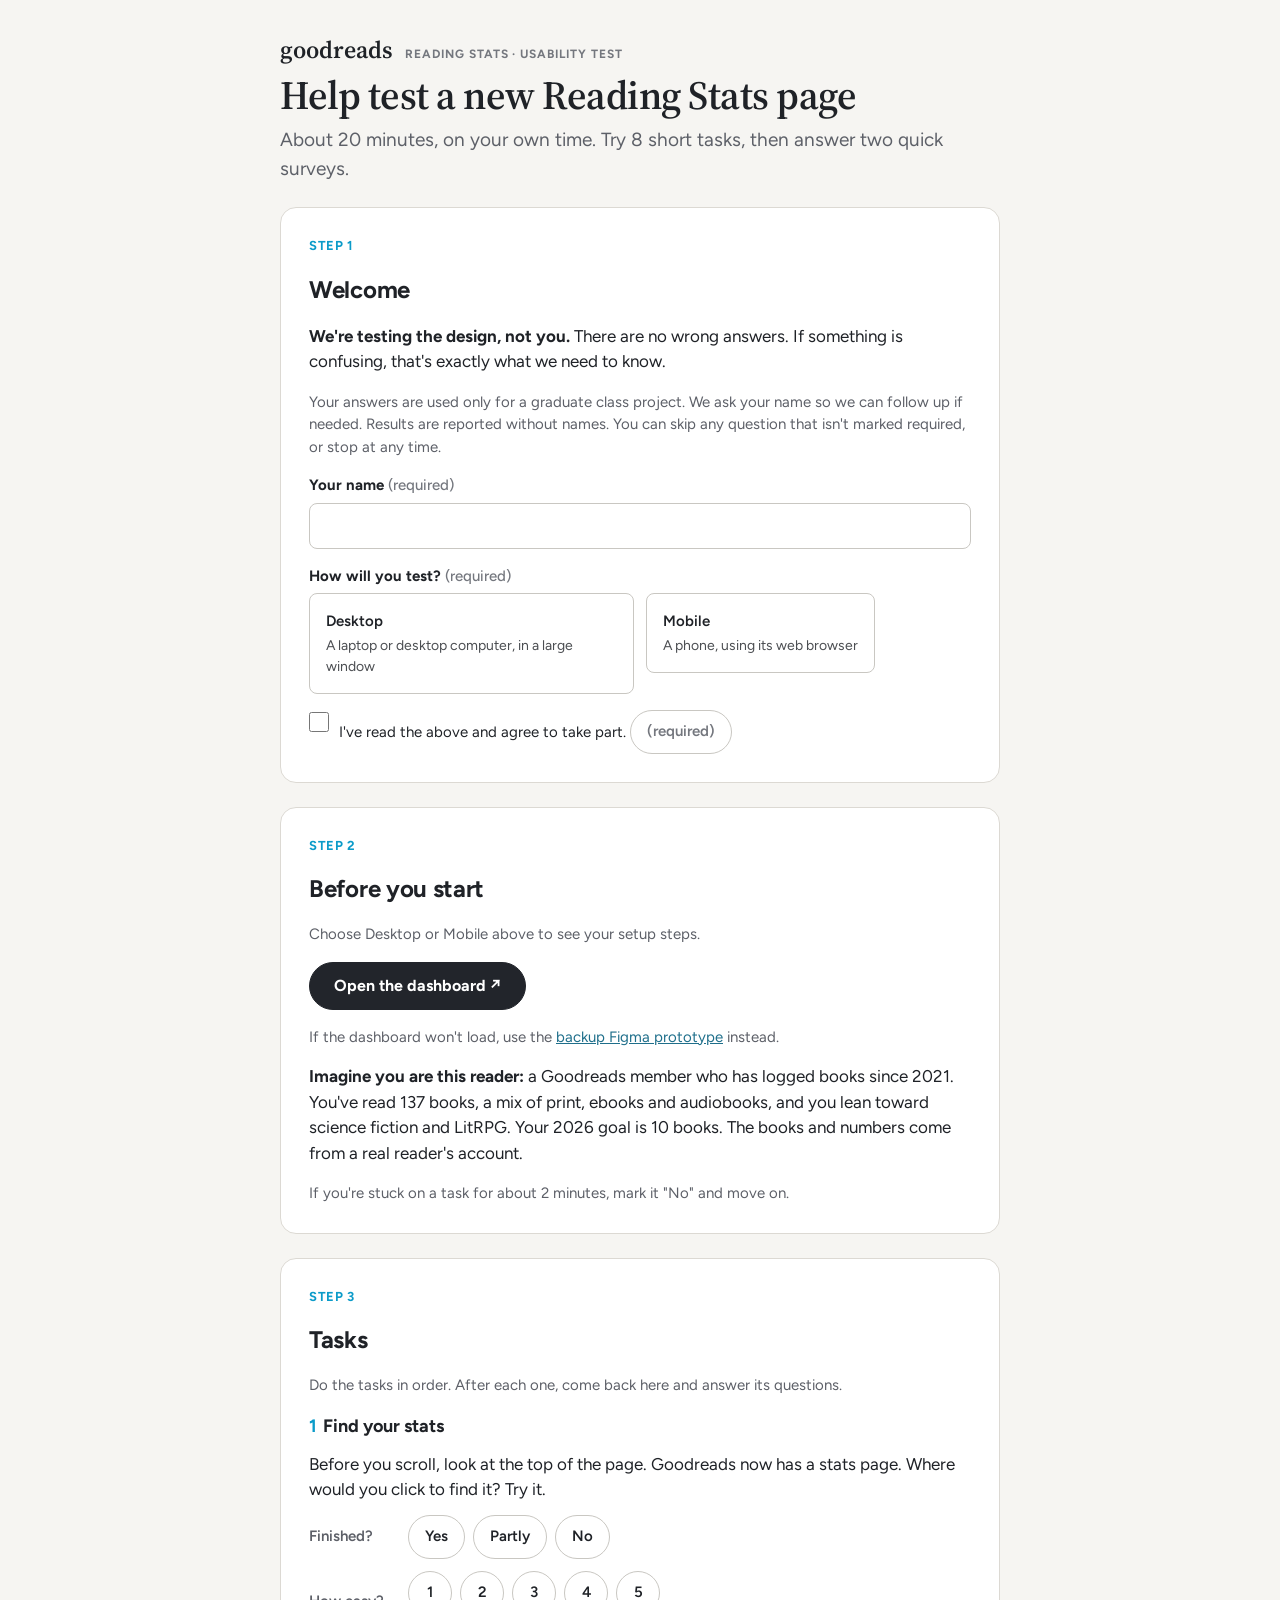
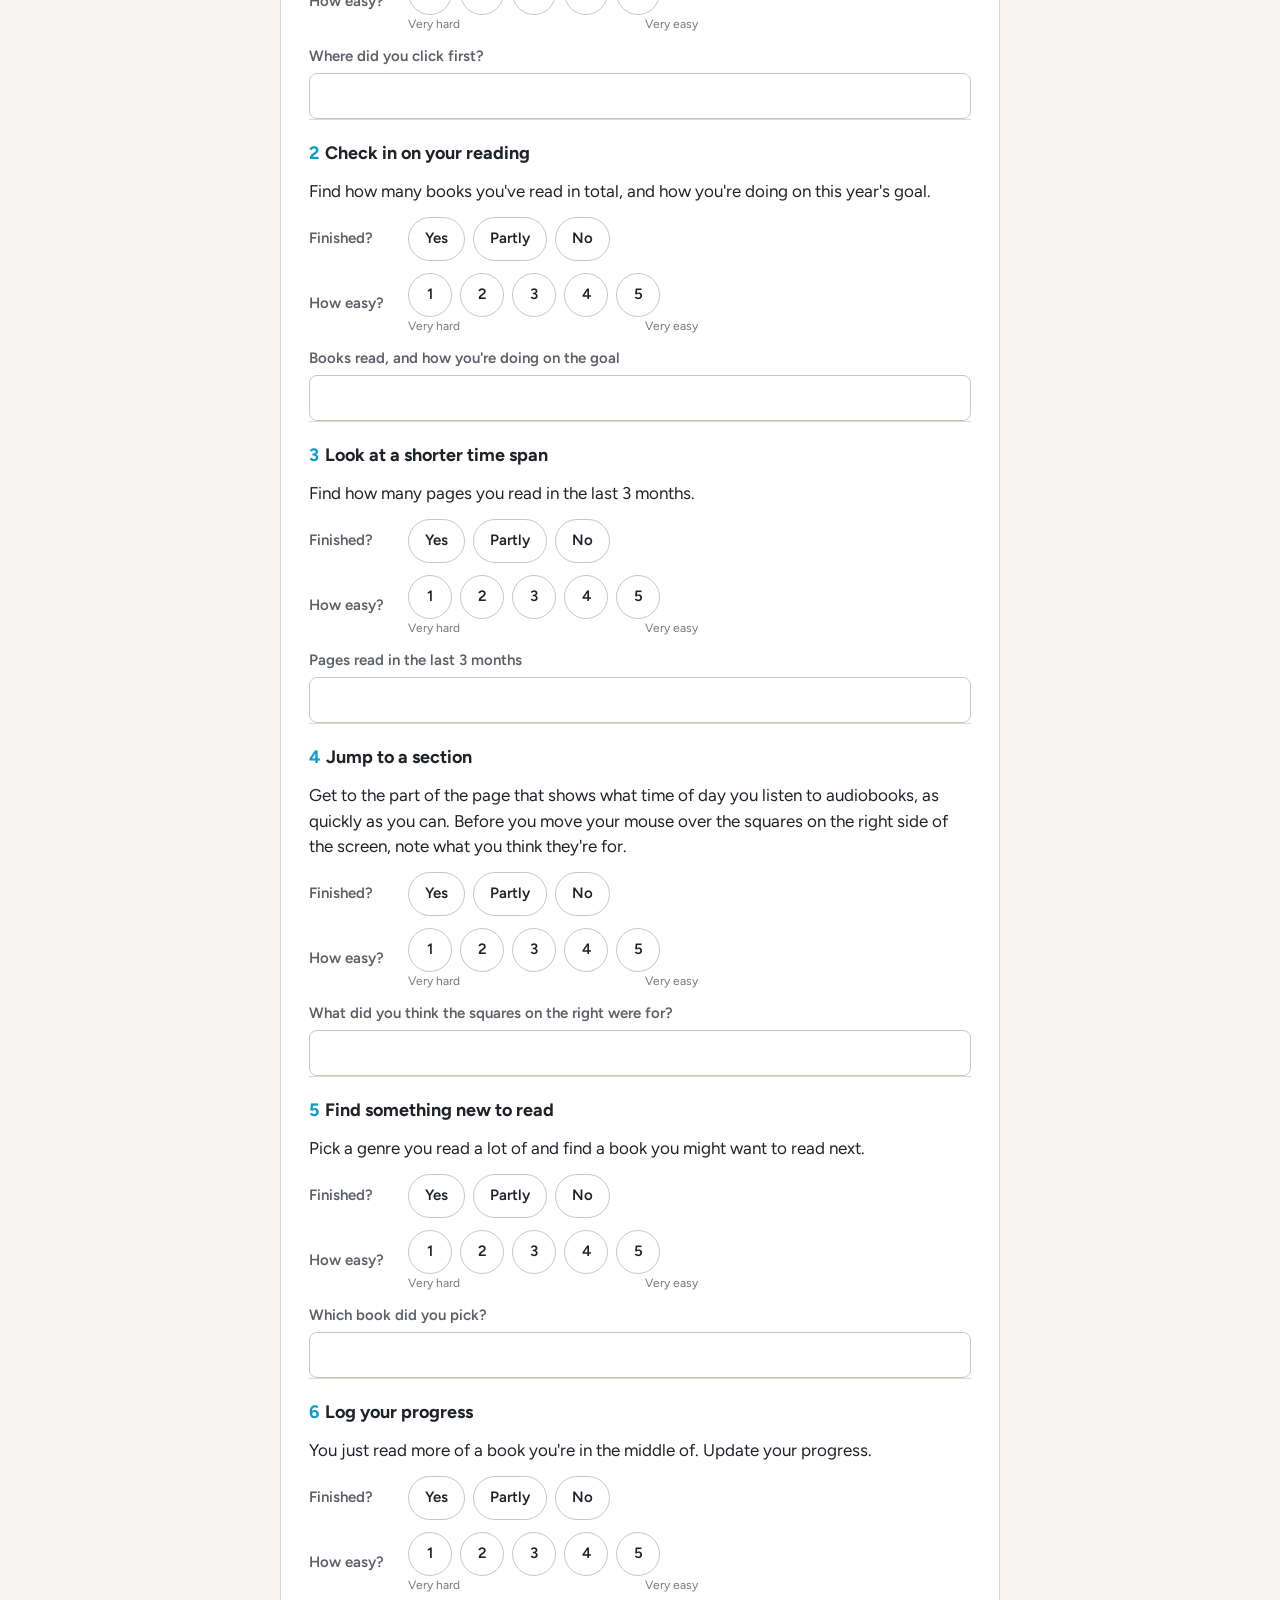
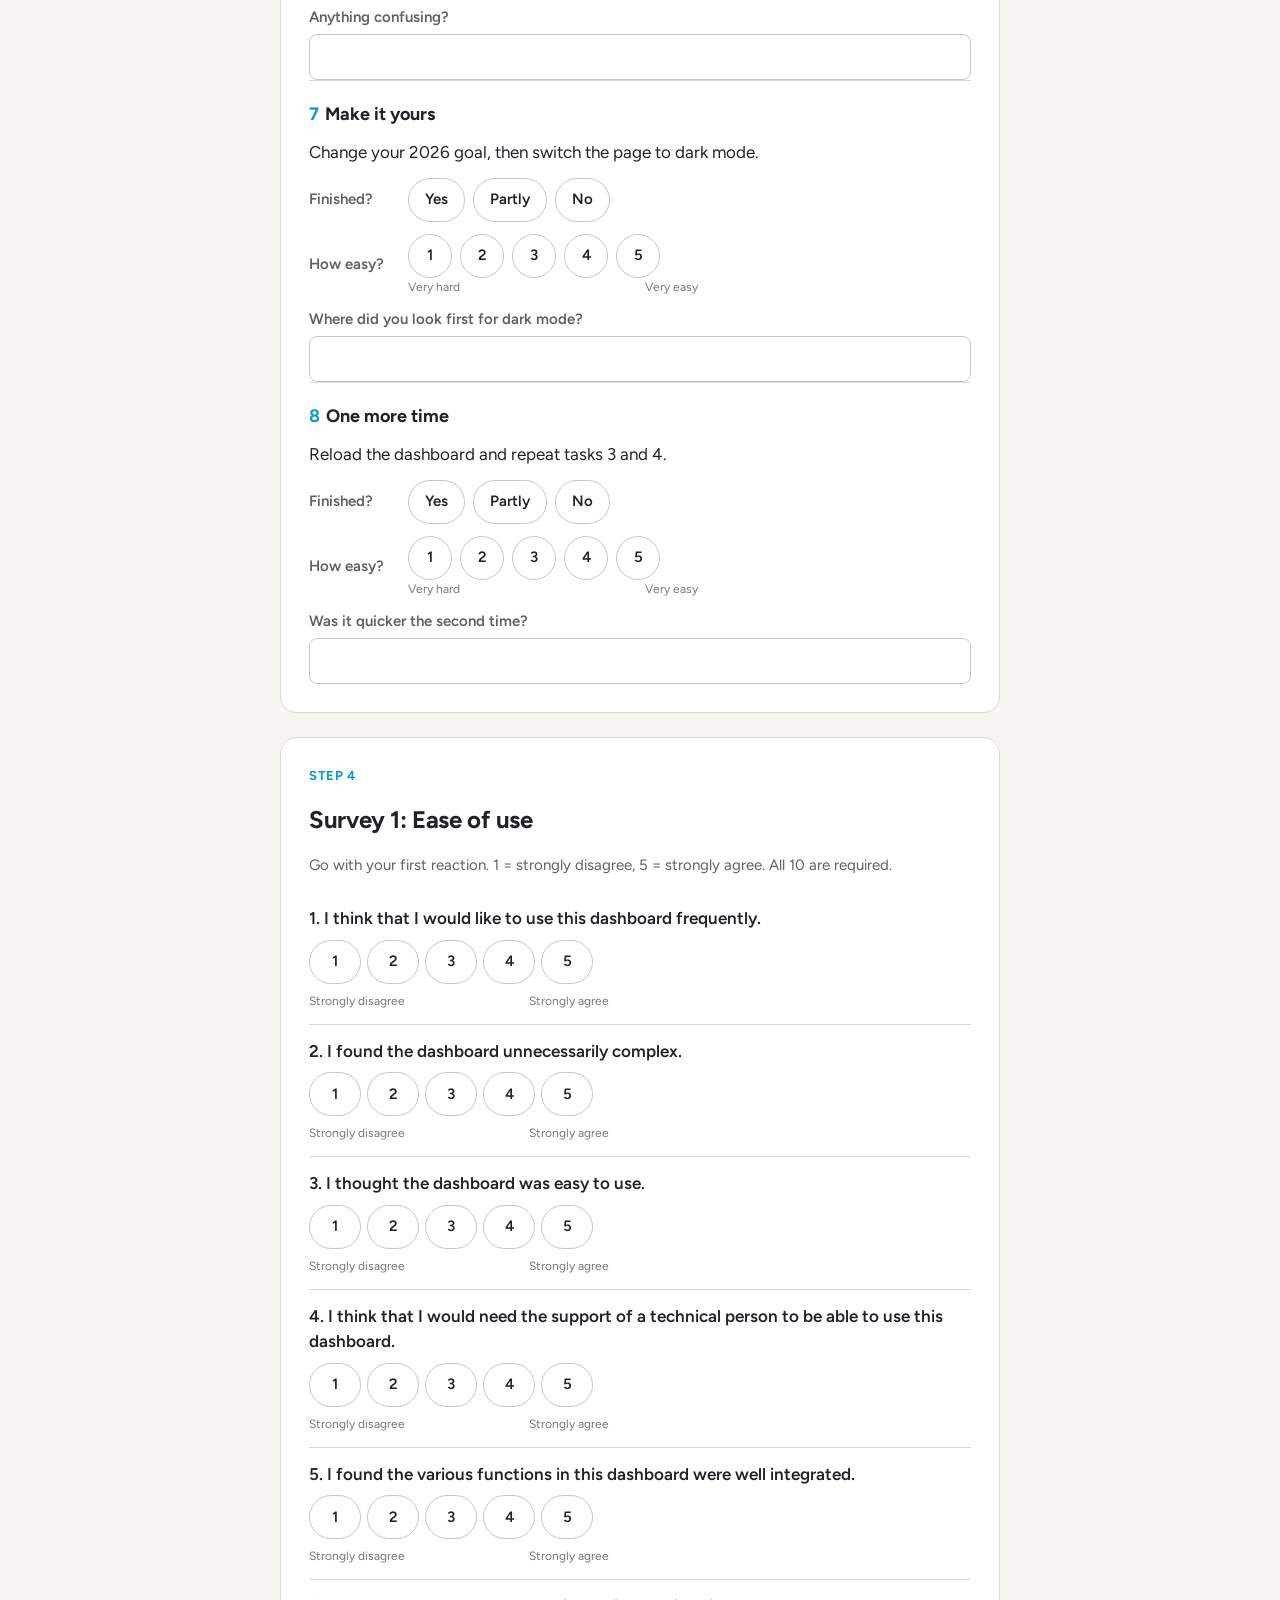
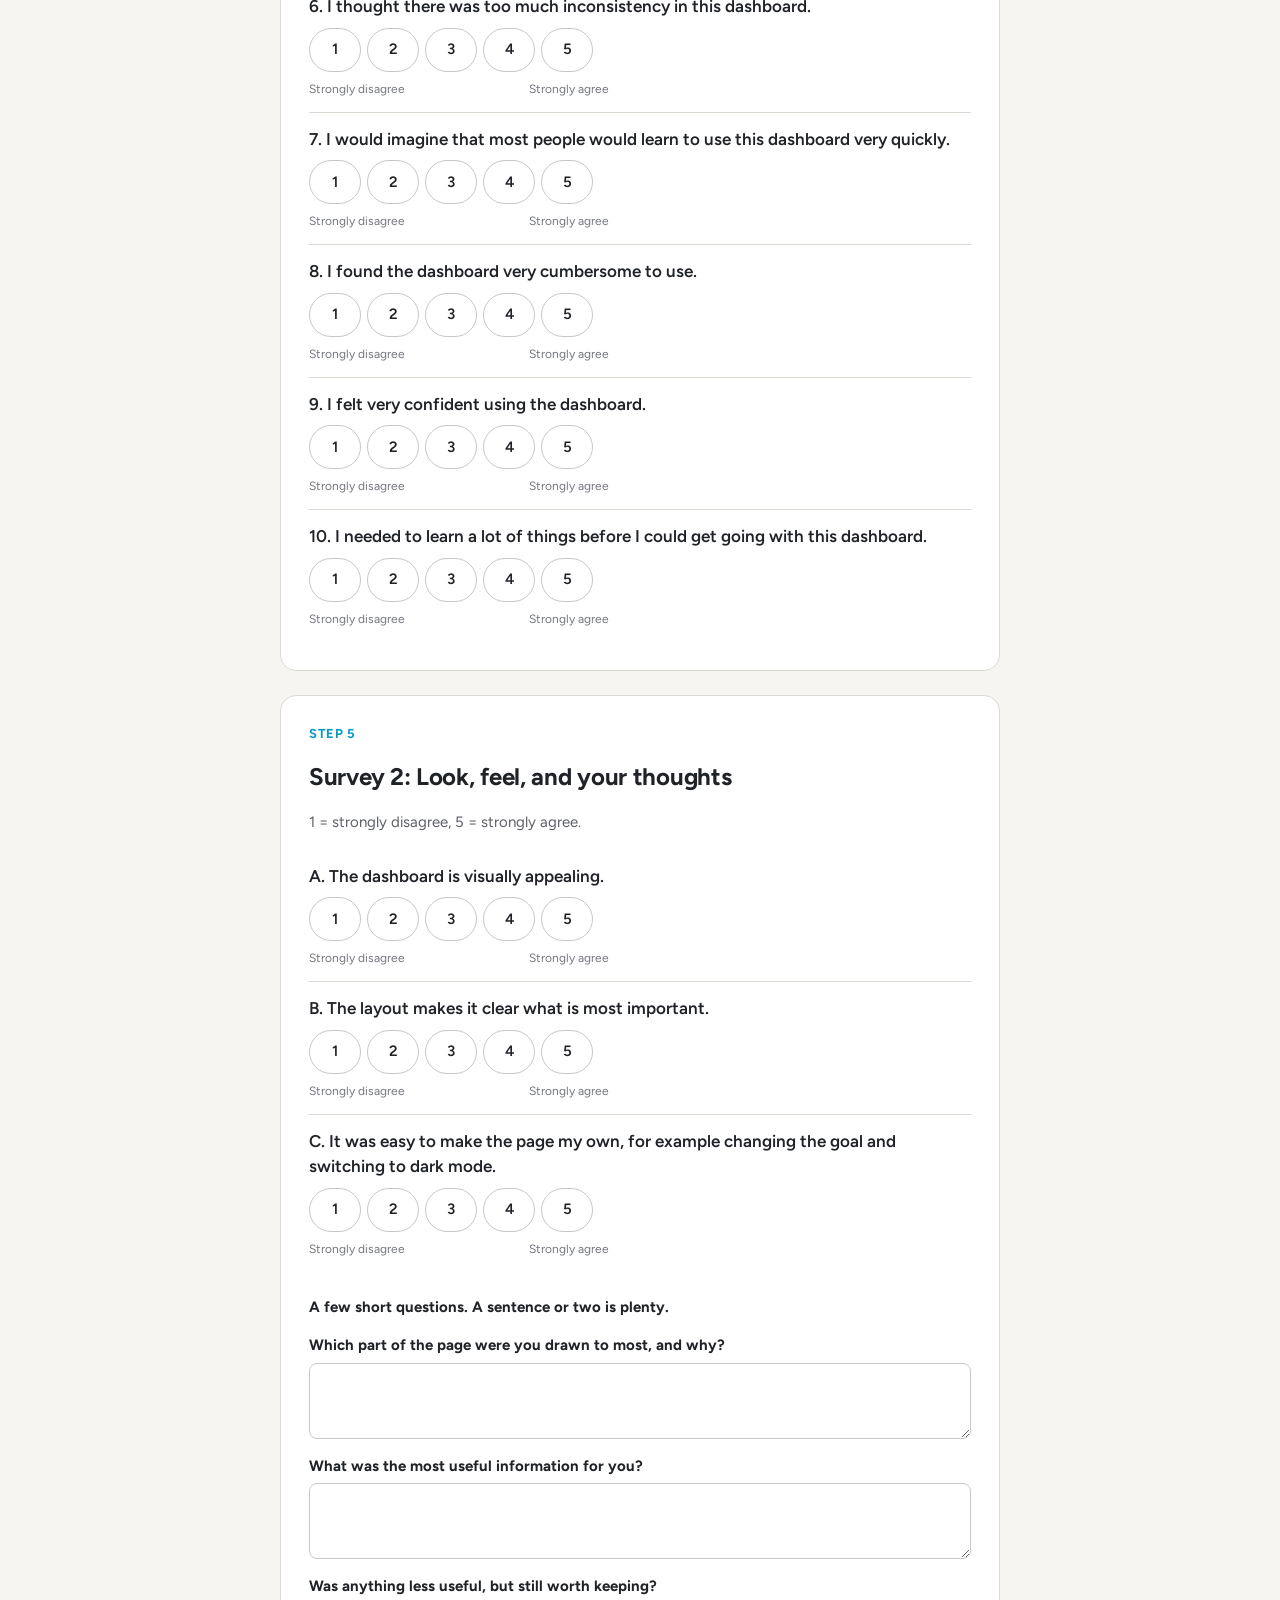
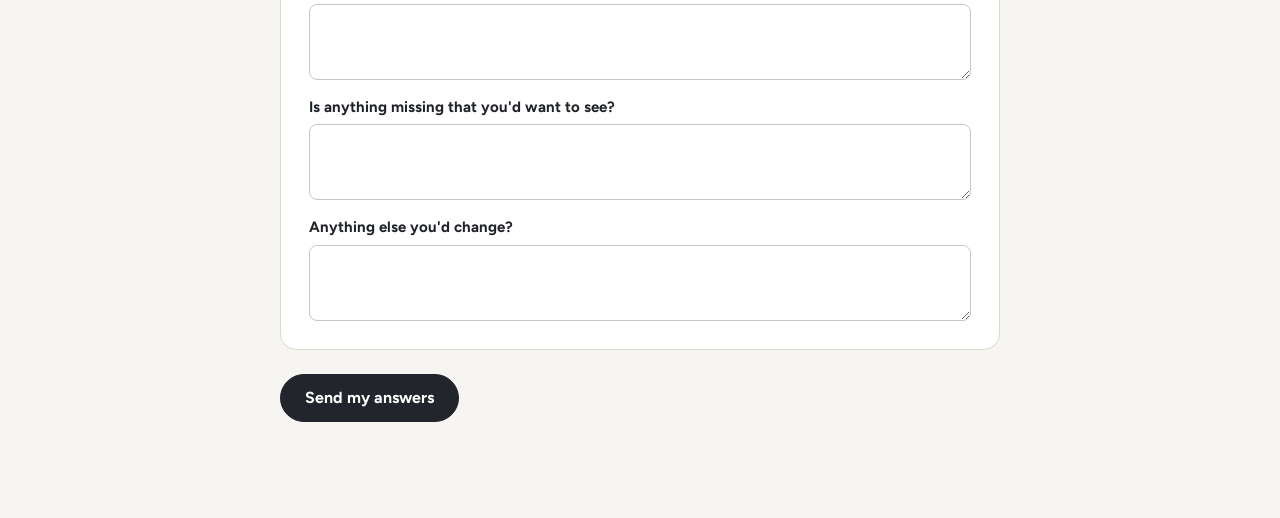
==== usabilitytest/index.html @ 8c7fdefa "Added the self-guided usability test page" ====
<!DOCTYPE html>
<html lang="en">
<head>
  <meta charset="utf-8">
  <meta name="viewport" content="width=device-width, initial-scale=1">
  <title>Usability Test · Goodreads Reading Stats</title>
  <script>
    (function () {
      var dark = window.matchMedia("(prefers-color-scheme: dark)").matches;
      document.documentElement.setAttribute("data-theme", dark ? "dark" : "light");
    })();
  </script>
  <link rel="preconnect" href="https://fonts.googleapis.com">
  <link rel="preconnect" href="https://fonts.gstatic.com" crossorigin>
  <link href="https://fonts.googleapis.com/css2?family=Figtree:wght@400;500;600;700;800&family=Source+Serif+4:opsz,wght@8..60,600&display=swap" rel="stylesheet">
  <link rel="stylesheet" href="../css/tokens.css">
  <style>
    *, *::before, *::after { box-sizing: border-box; }
    html { scroll-behavior: smooth; }
    body { margin: 0; background: var(--bg-page); color: var(--text-primary); font-family: var(--font-sans); font-size: 17px; line-height: 1.5; -webkit-font-smoothing: antialiased; }
    a { color: var(--text-link); }
    h1, h2, h3, p { margin: 0; }
    :focus-visible { outline: 3px solid var(--focus-ring); outline-offset: 2px; border-radius: 4px; }
    [hidden] { display: none !important; }
    input, button, textarea { font: inherit; color: inherit; }

    .wrap { max-width: 760px; margin: 0 auto; padding: 32px 20px 96px; display: flex; flex-direction: column; gap: 24px; }
    .masthead { display: flex; align-items: baseline; gap: 12px; }
    .wordmark { font-family: var(--font-serif); font-weight: 600; font-size: 24px; }
    .eyebrow { font-size: 12px; font-weight: 700; letter-spacing: 0.08em; text-transform: uppercase; color: var(--text-tertiary); }
    h1 { font-family: var(--font-serif); font-weight: 600; font-size: clamp(28px, 5vw, 40px); line-height: 1.15; letter-spacing: -0.5px; margin-top: 4px; }
    .lead { font-size: 19px; color: var(--text-secondary); margin-top: 8px; }

    .card { background: var(--bg-surface); border: 1px solid var(--border-default); border-radius: var(--radius-lg); padding: 28px; display: flex; flex-direction: column; gap: 16px; }
    .card h2 { font-size: 24px; font-weight: 700; letter-spacing: -0.3px; }
    .card .step { font-size: 13px; font-weight: 700; color: var(--text-stat); letter-spacing: 0.04em; text-transform: uppercase; }
    .muted { color: var(--text-secondary); font-size: 15px; }
    ul.plain { margin: 0; padding-left: 20px; display: flex; flex-direction: column; gap: 6px; }

    .field { display: flex; flex-direction: column; gap: 6px; }
    .label { font-weight: 700; font-size: 15px; }
    .req { color: var(--text-tertiary); font-weight: 500; }
    input[type=text], textarea { width: 100%; padding: 10px 12px; border: 1px solid var(--border-strong); border-radius: var(--radius-md); background: var(--bg-surface); font-size: 16px; }
    textarea { min-height: 76px; resize: vertical; }
    .invalid input[type=text], .invalid .choices { outline: 2px solid #c4314b; outline-offset: 2px; border-radius: var(--radius-md); }
    .error { color: #c4314b; font-size: 14px; font-weight: 600; }
    :root[data-theme="dark"] .error { color: #ff8a9b; }

    /* Choice pills (radio buttons styled as buttons) */
    .choices { display: flex; flex-wrap: wrap; gap: 8px; }
    .choice { position: relative; }
    .choice input { position: absolute; opacity: 0; inset: 0; margin: 0; cursor: pointer; }
    .choice span { display: inline-flex; align-items: center; justify-content: center; min-width: 44px; height: 44px; padding: 0 16px; border: 1px solid var(--border-strong); border-radius: var(--radius-full); font-weight: 600; font-size: 15px; background: var(--bg-surface); }
    .choice input:checked + span { background: var(--action-primary); border-color: var(--action-primary); color: var(--action-on-primary); }
    .choice input:focus-visible + span { outline: 3px solid var(--focus-ring); outline-offset: 2px; }
    .choice:hover span { border-color: var(--text-secondary); }

    .format-cards { display: grid; grid-template-columns: 1fr 1fr; gap: 12px; }
    .format-cards .choice span { height: auto; padding: 16px; border-radius: var(--radius-md); flex-direction: column; align-items: flex-start; text-align: left; gap: 2px; }
    .format-cards .choice small { font-weight: 400; font-size: 14px; opacity: 0.8; }

    .links { display: flex; flex-wrap: wrap; gap: 12px; align-items: center; }
    .button { display: inline-flex; align-items: center; justify-content: center; gap: 8px; height: 48px; padding: 0 24px; border-radius: var(--radius-full); font-weight: 700; font-size: 16px; text-decoration: none; border: 1px solid var(--action-primary); background: var(--action-primary); color: var(--action-on-primary); cursor: pointer; }
    .button--secondary { background: var(--bg-surface); color: var(--text-primary); border-color: var(--border-strong); }
    .button:disabled { opacity: 0.5; cursor: progress; }

    .task { border-top: 1px solid var(--border-default); padding-top: 20px; display: flex; flex-direction: column; gap: 12px; }
    .task:first-of-type { border-top: 0; padding-top: 0; }
    .task h3 { font-size: 18px; font-weight: 700; }
    .task h3 span { color: var(--text-stat); margin-right: 6px; }
    .row2 { display: grid; grid-template-columns: auto 1fr; gap: 12px 24px; align-items: center; }
    .row2 .label { font-weight: 600; color: var(--text-secondary); }

    .scale-q { display: flex; flex-direction: column; gap: 8px; padding: 14px 0; border-top: 1px solid var(--border-default); }
    .scale-q:first-of-type { border-top: 0; }
    .scale-q p { font-weight: 600; }
    .scale-ends { display: flex; justify-content: space-between; max-width: 300px; font-size: 12px; color: var(--text-tertiary); }
    .scale .choices { gap: 6px; }
    .scale .choice span { width: 52px; min-width: 0; padding: 0; }

    .submit-bar { display: flex; flex-direction: column; gap: 12px; align-items: flex-start; }
    .thanks { text-align: center; align-items: center; padding: 48px 28px; }
    .thanks .check { width: 56px; height: 56px; border-radius: 50%; background: var(--data-secondary); color: #fff; font-size: 28px; display: flex; align-items: center; justify-content: center; }

    @media (max-width: 599px) {
      .wrap { padding: 20px 14px 72px; gap: 16px; }
      .card { padding: 20px 16px; }
      .format-cards { grid-template-columns: 1fr; }
      .row2 { grid-template-columns: 1fr; gap: 6px; }
      .scale .choice span { width: 48px; }
    }
  </style>
</head>
<body>
<main class="wrap">
  <header>
    <div class="masthead"><span class="wordmark">goodreads</span><span class="eyebrow">Reading Stats · Usability test</span></div>
    <h1>Help test a new Reading Stats page</h1>
    <p class="lead">About 20 minutes, on your own time. Try 8 short tasks, then answer two quick surveys.</p>
  </header>

  <form id="test" novalidate>
    <div class="wrap" style="padding:0;max-width:none">

      <!-- 1. Welcome -->
      <section class="card" aria-labelledby="h-welcome">
        <p class="step">Step 1</p>
        <h2 id="h-welcome">Welcome</h2>
        <p><strong>We're testing the design, not you.</strong> There are no wrong answers. If something is confusing, that's exactly what we need to know.</p>
        <p class="muted">Your answers are used only for a graduate class project. We ask your name so we can follow up if needed. Results are reported without names. You can skip any question that isn't marked required, or stop at any time.</p>

        <div class="field" data-field="name">
          <label class="label" for="name">Your name <span class="req">(required)</span></label>
          <input type="text" id="name" name="name" autocomplete="name">
        </div>

        <div class="field" data-field="format">
          <span class="label" id="format-label">How will you test? <span class="req">(required)</span></span>
          <div class="choices format-cards" role="radiogroup" aria-labelledby="format-label">
            <label class="choice"><input type="radio" name="format" value="Desktop"><span>Desktop<small>A laptop or desktop computer, in a large window</small></span></label>
            <label class="choice"><input type="radio" name="format" value="Mobile"><span>Mobile<small>A phone, using its web browser</small></span></label>
          </div>
        </div>

        <div class="field" data-field="consent">
          <label class="choice" style="display:flex;gap:10px;align-items:flex-start">
            <input type="checkbox" name="consent" style="position:static;opacity:1;width:20px;height:20px;margin-top:2px">
            <span style="all:unset;font-size:15px">I've read the above and agree to take part. <span class="req">(required)</span></span>
          </label>
        </div>
      </section>

      <!-- 2. Before you start -->
      <section class="card" aria-labelledby="h-setup">
        <p class="step">Step 2</p>
        <h2 id="h-setup">Before you start</h2>
        <p data-only="none" class="muted">Choose Desktop or Mobile above to see your setup steps.</p>
        <ul class="plain" data-only="Desktop" hidden>
          <li>Use a laptop or desktop computer with the browser window as large as it goes.</li>
          <li>Open the dashboard in a new tab with the button below. Keep this page open in its own tab and switch back after each task to record your answers.</li>
        </ul>
        <ul class="plain" data-only="Mobile" hidden>
          <li>Use your phone, holding it upright.</li>
          <li>Open the dashboard with the button below. It opens in a new tab. After each task, switch back to this tab to record your answers. Your answers are saved as you go, so nothing is lost if the page reloads.</li>
        </ul>
        <div class="links">
          <a class="button" href="https://aoutlaw.github.io/goodreads-dashboard/index.html" target="_blank" rel="noopener">Open the dashboard ↗</a>
        </div>
        <p class="muted">If the dashboard won't load, use the <a href="https://www.figma.com/proto/AfBSsEkNAUlwF0ZJhPzT0v/GIXD501---Goodreads-Dashboard?node-id=175-16043&amp;p=f&amp;viewport=163%2C471%2C0.15&amp;t=feGjT2m9b2hRKiSo-1&amp;scaling=min-zoom&amp;content-scaling=fixed&amp;starting-point-node-id=175%3A11074&amp;show-proto-sidebar=1&amp;page-id=4%3A3" target="_blank" rel="noopener">backup Figma prototype</a> instead.</p>
        <p><strong>Imagine you are this reader:</strong> a Goodreads member who has logged books since 2021. You've read 137 books, a mix of print, ebooks and audiobooks, and you lean toward science fiction and LitRPG. Your 2026 goal is 10 books. The books and numbers come from a real reader's account.</p>
        <p class="muted">If you're stuck on a task for about 2 minutes, mark it "No" and move on.</p>
      </section>

      <!-- 3. Tasks -->
      <section class="card" aria-labelledby="h-tasks">
        <p class="step">Step 3</p>
        <h2 id="h-tasks">Tasks</h2>
        <p class="muted">Do the tasks in order. After each one, come back here and answer its questions.</p>
        <div data-tasks></div>
      </section>

      <!-- 4. SUS -->
      <section class="card" aria-labelledby="h-sus">
        <p class="step">Step 4</p>
        <h2 id="h-sus">Survey 1: Ease of use</h2>
        <p class="muted">Go with your first reaction. 1 = strongly disagree, 5 = strongly agree. All 10 are required.</p>
        <div class="scale" data-sus></div>
      </section>

      <!-- 5. Look and feel + questions -->
      <section class="card" aria-labelledby="h-look">
        <p class="step">Step 5</p>
        <h2 id="h-look">Survey 2: Look, feel, and your thoughts</h2>
        <p class="muted">1 = strongly disagree, 5 = strongly agree.</p>
        <div class="scale" data-look></div>
        <p class="label" style="margin-top:8px">A few short questions. A sentence or two is plenty.</p>
        <div data-open style="display:flex;flex-direction:column;gap:16px"></div>
      </section>

      <section class="submit-bar">
        <p class="error" data-error hidden></p>
        <button class="button" type="submit" data-submit>Send my answers</button>
        <p class="muted" data-preview-note hidden></p>
      </section>
    </div>
  </form>

  <section class="card thanks" data-thanks hidden aria-live="polite">
    <div class="check" aria-hidden="true">✓</div>
    <h2>Thank you!</h2>
    <p class="muted">Your answers were sent. You can close this page.</p>
  </section>
</main>

<script src="config.js"></script>
<script>
(function () {
  "use strict";
  var DASH = "the dashboard";
  var TASKS = [
    { key: "t1", title: "Find your stats",
      text: "Before you scroll, look at the top of the page. Goodreads now has a stats page. Where would you click to find it? Try it.",
      notes: "Where did you click first?" },
    { key: "t2", title: "Check in on your reading",
      text: "Find how many books you've read in total, and how you're doing on this year's goal.",
      notes: "Books read, and how you're doing on the goal" },
    { key: "t3", title: "Look at a shorter time span",
      text: "Find how many pages you read in the last 3 months.",
      notes: "Pages read in the last 3 months" },
    { key: "t4", title: "Jump to a section",
      text: { Desktop: "Get to the part of the page that shows what time of day you listen to audiobooks, as quickly as you can. Before you move your mouse over the squares on the right side of the screen, note what you think they're for.",
              Mobile: "Get to the part of the page that shows what time of day you listen to audiobooks, as quickly as you can." },
      notes: { Desktop: "What did you think the squares on the right were for?", Mobile: "How did you get there?" } },
    { key: "t5", title: "Find something new to read",
      text: "Pick a genre you read a lot of and find a book you might want to read next.",
      notes: "Which book did you pick?" },
    { key: "t6", title: "Log your progress",
      text: "You just read more of a book you're in the middle of. Update your progress.",
      notes: "Anything confusing?" },
    { key: "t7", title: "Make it yours",
      text: "Change your 2026 goal, then switch the page to dark mode.",
      notes: "Where did you look first for dark mode?" },
    { key: "t8", title: "One more time",
      text: "Reload the dashboard and repeat tasks 3 and 4.",
      notes: "Was it quicker the second time?" }
  ];
  var SUS = [
    "I think that I would like to use this dashboard frequently.",
    "I found the dashboard unnecessarily complex.",
    "I thought the dashboard was easy to use.",
    "I think that I would need the support of a technical person to be able to use this dashboard.",
    "I found the various functions in this dashboard were well integrated.",
    "I thought there was too much inconsistency in this dashboard.",
    "I would imagine that most people would learn to use this dashboard very quickly.",
    "I found the dashboard very cumbersome to use.",
    "I felt very confident using the dashboard.",
    "I needed to learn a lot of things before I could get going with this dashboard."
  ];
  var LOOK = [
    ["lookA", "A. The dashboard is visually appealing.", true],
    ["lookB", "B. The layout makes it clear what is most important.", true],
    ["lookC", "C. It was easy to make the page my own, for example changing the goal and switching to dark mode.", true]
  ];
  var OPEN = [
    ["q1", "Which part of the page were you drawn to most, and why?"],
    ["q2", "What was the most useful information for you?"],
    ["q3", "Was anything less useful, but still worth keeping?"],
    ["q4", "Is anything missing that you'd want to see?"],
    ["q5", "Did you want a way to jump between sections?", ["A row of section buttons", "A \"Jump to\" button", "No, scrolling is fine"], "Mobile"],
    ["q6", "Anything else you'd change?"]
  ];

  var form = document.getElementById("test");
  var $ = function (s, r) { return (r || document).querySelector(s); };
  var $$ = function (s, r) { return Array.prototype.slice.call((r || document).querySelectorAll(s)); };
  function esc(s) { return String(s).replace(/[&<>"]/g, function (c) { return { "&": "&amp;", "<": "&lt;", ">": "&gt;", '"': "&quot;" }[c]; }); }
  function pills(name, values, labelId) {
    return '<div class="choices" role="radiogroup"' + (labelId ? ' aria-labelledby="' + labelId + '"' : "") + ">" +
      values.map(function (v) { return '<label class="choice"><input type="radio" name="' + name + '" value="' + esc(v) + '"><span>' + esc(v) + "</span></label>"; }).join("") + "</div>";
  }
  function scaleQ(name, text, required) {
    var id = "l-" + name;
    return '<div class="scale-q field" data-field="' + name + '"><p id="' + id + '">' + esc(text) + (required ? "" : ' <span class="req">(optional)</span>') + "</p>" +
      pills(name, ["1", "2", "3", "4", "5"], id) + '<div class="scale-ends"><span>Strongly disagree</span><span>Strongly agree</span></div></div>';
  }
  function byFormat(v, fmt) { return typeof v === "string" ? v : (v[fmt] || v.Desktop); }

  // Build the page
  $("[data-tasks]").innerHTML = TASKS.map(function (t, i) {
    return '<div class="task"><h3><span>' + (i + 1) + "</span>" + esc(t.title) + '</h3><p data-task-text="' + i + '"></p>' +
      '<div class="row2"><span class="label" id="l-' + t.key + 'd">Finished?</span>' + pills(t.key + "_done", ["Yes", "Partly", "No"], "l-" + t.key + "d") +
      '<span class="label" id="l-' + t.key + 'e">How easy?</span><div>' + pills(t.key + "_ease", ["1", "2", "3", "4", "5"], "l-" + t.key + "e") +
      '<div class="scale-ends" style="max-width:290px"><span>Very hard</span><span>Very easy</span></div></div></div>' +
      '<label class="field"><span class="label" style="font-weight:600;color:var(--text-secondary)" data-task-notes="' + i + '"></span><input type="text" name="' + t.key + '_notes"></label></div>';
  }).join("");
  $("[data-sus]").innerHTML = SUS.map(function (s, i) { return scaleQ("sus" + (i + 1), (i + 1) + ". " + s, true); }).join("");
  $("[data-look]").innerHTML = LOOK.map(function (l) { return scaleQ(l[0], l[1], l[2]); }).join("");
  $("[data-open]").innerHTML = OPEN.map(function (q) {
    var only = q[3] ? ' data-only="' + q[3] + '" hidden' : "";
    if (q[2]) return '<div class="field"' + only + '><span class="label" id="l-' + q[0] + '">' + esc(q[1]) + "</span>" + pills(q[0], q[2], "l-" + q[0]) + "</div>";
    return '<label class="field"' + only + '><span class="label">' + esc(q[1]) + '</span><textarea name="' + q[0] + '"></textarea></label>';
  }).join("");

  function format() { var r = $('input[name="format"]:checked'); return r ? r.value : ""; }
  function applyFormat() {
    var fmt = format();
    $$("[data-only]").forEach(function (el) {
      var o = el.getAttribute("data-only");
      el.hidden = o === "none" ? !!fmt : o !== fmt;
    });
    TASKS.forEach(function (t, i) {
      $('[data-task-text="' + i + '"]').textContent = byFormat(t.text, fmt || "Desktop");
      $('[data-task-notes="' + i + '"]').textContent = byFormat(t.notes, fmt || "Desktop");
    });
  }

  // Save answers as people go, so switching tabs or a reload loses nothing.
  var KEY = "gr-usability-answers";
  function save() {
    var data = {};
    $$("input, textarea", form).forEach(function (el) {
      if (el.type === "radio") { if (el.checked) data[el.name] = el.value; }
      else if (el.type === "checkbox") data[el.name] = el.checked;
      else data[el.name] = el.value;
    });
    try { localStorage.setItem(KEY, JSON.stringify(data)); } catch (e) {}
  }
  function restore() {
    var data; try { data = JSON.parse(localStorage.getItem(KEY) || "{}"); } catch (e) { data = {}; }
    $$("input, textarea", form).forEach(function (el) {
      if (!(el.name in data)) return;
      if (el.type === "radio") el.checked = data[el.name] === el.value;
      else if (el.type === "checkbox") el.checked = !!data[el.name];
      else el.value = data[el.name];
    });
  }
  form.addEventListener("input", function (e) {
    save();
    if (e.target.name === "format") applyFormat();
    var f = e.target.closest("[data-field]");
    if (f) f.classList.remove("invalid");
  });
  form.addEventListener("change", function (e) { save(); if (e.target.name === "format") applyFormat(); });

  function value(name) {
    var els = $$('[name="' + name + '"]', form);
    if (!els.length) return "";
    if (els[0].type === "radio") { var c = els.filter(function (e) { return e.checked; })[0]; return c ? c.value : ""; }
    if (els[0].type === "checkbox") return els[0].checked;
    return els[0].value.trim();
  }
  function susScore() {
    var total = 0;
    for (var i = 1; i <= 10; i++) {
      var v = +value("sus" + i);
      if (!v) return "";
      total += i % 2 ? v - 1 : 5 - v;
    }
    return String(total * 2.5);
  }

  form.addEventListener("submit", function (e) {
    e.preventDefault();
    var required = ["name", "format", "consent"];
    for (var i = 1; i <= 10; i++) required.push("sus" + i);
    LOOK.forEach(function (l) { if (l[2]) required.push(l[0]); });
    var missing = required.filter(function (n) { return !value(n); });
    $$("[data-field]").forEach(function (f) { f.classList.toggle("invalid", missing.indexOf(f.getAttribute("data-field")) >= 0); });
    var err = $("[data-error]");
    if (missing.length) {
      err.textContent = "Please answer the " + missing.length + (missing.length === 1 ? " required question" : " required questions") + " marked in red.";
      err.hidden = false;
      var first = $('[data-field="' + missing[0] + '"]');
      first.scrollIntoView({ behavior: "smooth", block: "center" });
      var input = $("input", first); if (input) setTimeout(function () { input.focus({ preventScroll: true }); }, 400);
      return;
    }
    err.hidden = true;

    var answers = { name: value("name"), format: value("format"), sus_score: susScore() };
    TASKS.forEach(function (t) { ["_done", "_ease", "_notes"].forEach(function (s) { answers[t.key + s] = value(t.key + s); }); });
    for (var j = 1; j <= 10; j++) answers["sus" + j] = value("sus" + j);
    LOOK.forEach(function (l) { answers[l[0]] = value(l[0]); });
    OPEN.forEach(function (q) { answers[q[0]] = value(q[0]); });

    var cfg = window.FORM_CONFIG || {};
    var body = new URLSearchParams();
    Object.keys(answers).forEach(function (k) {
      if (answers[k] !== "" && cfg.entries && cfg.entries[k]) body.append(cfg.entries[k], answers[k]);
    });

    if (!cfg.action) {
      var note = $("[data-preview-note]");
      note.textContent = "Preview mode: the Google Form isn't connected yet, so nothing was sent. SUS score: " + answers.sus_score + ".";
      note.hidden = false;
      console.log("Answers (preview):", answers);
      return;
    }
    var btn = $("[data-submit]");
    btn.disabled = true; btn.textContent = "Sending…";
    fetch(cfg.action, { method: "POST", mode: "no-cors", body: body })
      .then(function () {
        try { localStorage.removeItem(KEY); } catch (e2) {}
        form.hidden = true;
        $("[data-thanks]").hidden = false;
        window.scrollTo(0, 0);
      })
      .catch(function () {
        btn.disabled = false; btn.textContent = "Send my answers";
        err.textContent = "Your answers couldn't be sent. Check your connection and try again. Nothing has been lost.";
        err.hidden = false;
      });
  });

  restore();
  applyFormat();
})();
</script>
</body>
</html>
---- css/tokens.css ----
/* Design tokens, taken from the Figma variables (Option G: Ink + Blue).
   Light is the default; dark applies when the device prefers dark (Automatic)
   or when the person picks Dark in the profile menu (data-theme="dark"). */
:root {
  color-scheme: light;
  --bg-page: #f6f5f2;
  --bg-surface: #ffffff;
  --bg-subtle: #f6f5f2;
  --bg-header: #ffffff;
  --bg-inverse: #22252b;
  --bg-cover: #e8e6e1;
  --text-primary: #1f2227;
  --text-secondary: #5d6068;
  --text-tertiary: #74777e;
  --text-inverse: #ffffff;
  --text-link: #1f6f8b;
  --text-stat: #0b9bc9;
  --border-default: #dcd9d3;
  --border-strong: #c9c7c2;
  --action-primary: #22252b;
  --action-on-primary: #ffffff;
  --action-secondary: #ffffff;
  --data-primary: #0b9bc9;
  --data-primary-soft: #73cbf0;
  --data-secondary: #02985f;
  --data-highlight: #7f36bc;
  --data-highlight-soft: #cdaef2;
  --data-track: #edebe7;
  --focus-ring: #1f6f8b;
  --star: #f5a623;
  --scrim: rgba(0, 0, 0, 0.55);
  --shadow-pop: 0 12px 32px rgba(20, 22, 26, 0.16), 0 2px 6px rgba(20, 22, 26, 0.08);

  /* Type */
  --font-serif: "Source Serif 4", Georgia, serif;
  --font-sans: "Figtree", system-ui, -apple-system, "Segoe UI", sans-serif;

  /* Layout: Desktop 1440 values; overridden per breakpoint below */
  --content-max: 1200px;
  --page-margin: 120px;
  --section-gap: 48px;
  --card-padding: 32px;
  --card-gap: 24px;
  --type-h1: 40px;
  --type-section: 32px;
  --type-h3: 22px;
  --type-body-lg: 20px;
  --type-body: 18px;
  --type-label: 16px;
  --type-caption: 14px;
  --type-stat-hero: 104px;
  --type-stat-xl: 72px;
  --type-stat-lg: 44px;
  --rec-width: 168px;
  --rec-gap: 24px;

  --radius-sm: 4px;
  --radius-md: 8px;
  --radius-lg: 16px;
  --radius-full: 999px;

  --ease-out: cubic-bezier(0.25, 0.25, 0.45, 1);
}

@media (max-width: 1399px) {
  :root { --content-max: 1120px; --page-margin: 80px; --section-gap: 40px; --card-padding: 28px; --card-gap: 20px;
    --type-h1: 36px; --type-section: 30px; --type-h3: 21px; --type-body-lg: 19px;
    --type-stat-hero: 96px; --type-stat-xl: 64px; --type-stat-lg: 40px; --rec-width: 152px; }
}
@media (max-width: 1023px) {
  :root { --content-max: 704px; --page-margin: 32px; --section-gap: 32px; --card-padding: 24px; --card-gap: 16px;
    --type-h1: 32px; --type-section: 28px; --type-h3: 20px; --type-body-lg: 18px; --type-body: 17px;
    --type-stat-hero: 80px; --type-stat-xl: 56px; --type-stat-lg: 36px; --rec-width: 136px; --rec-gap: 16px; }
}
@media (max-width: 599px) {
  :root { --content-max: 100%; --page-margin: 16px; --section-gap: 24px; --card-padding: 16px; --card-gap: 12px;
    --type-h1: 28px; --type-section: 24px; --type-h3: 19px; --type-label: 15px;
    --type-stat-hero: 64px; --type-stat-xl: 44px; --type-stat-lg: 30px; --rec-width: 112px; --rec-gap: 12px; }
}

/* Dark (Option G night) */
:root[data-theme="dark"] {
  color-scheme: dark;
  --bg-page: #131417;
  --bg-surface: #1c1d21;
  --bg-subtle: #24262b;
  --bg-header: #131417;
  --bg-inverse: #f2f2f0;
  --bg-cover: #2c2e33;
  --text-primary: #f2f2f0;
  --text-secondary: #b4b6bc;
  --text-tertiary: #8b8e95;
  --text-inverse: #131417;
  --text-link: #8cc5da;
  --text-stat: #0ba2d1;
  --border-default: #2e3036;
  --border-strong: #4a4d54;
  --action-primary: #f2f2f0;
  --action-on-primary: #131417;
  --action-secondary: #1c1d21;
  --data-primary: #0ba2d1;
  --data-primary-soft: #066482;
  --data-secondary: #059f64;
  --data-highlight: #914ad0;
  --data-highlight-soft: #684b88;
  --data-track: #2e3036;
  --focus-ring: #8cc5da;
  --star: #e4ae3a;
  --shadow-pop: 0 12px 32px rgba(0, 0, 0, 0.5);
}
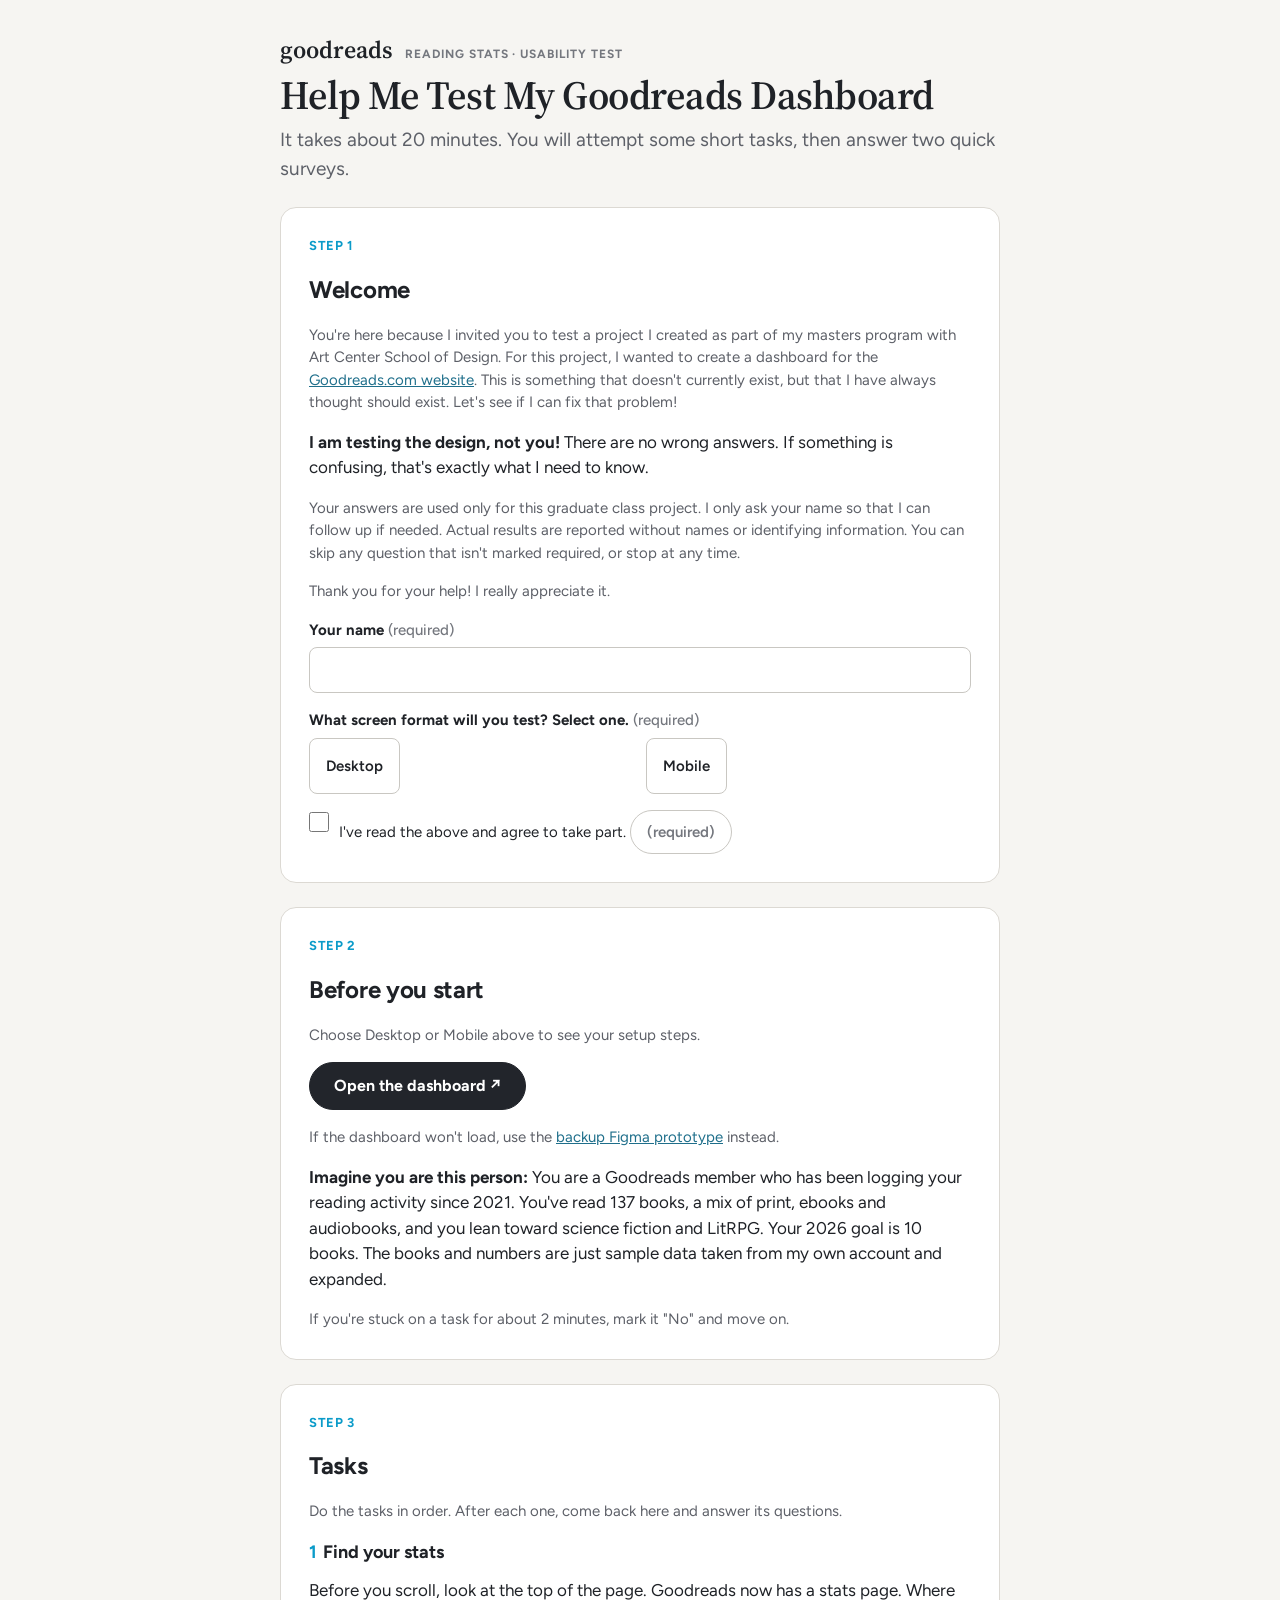
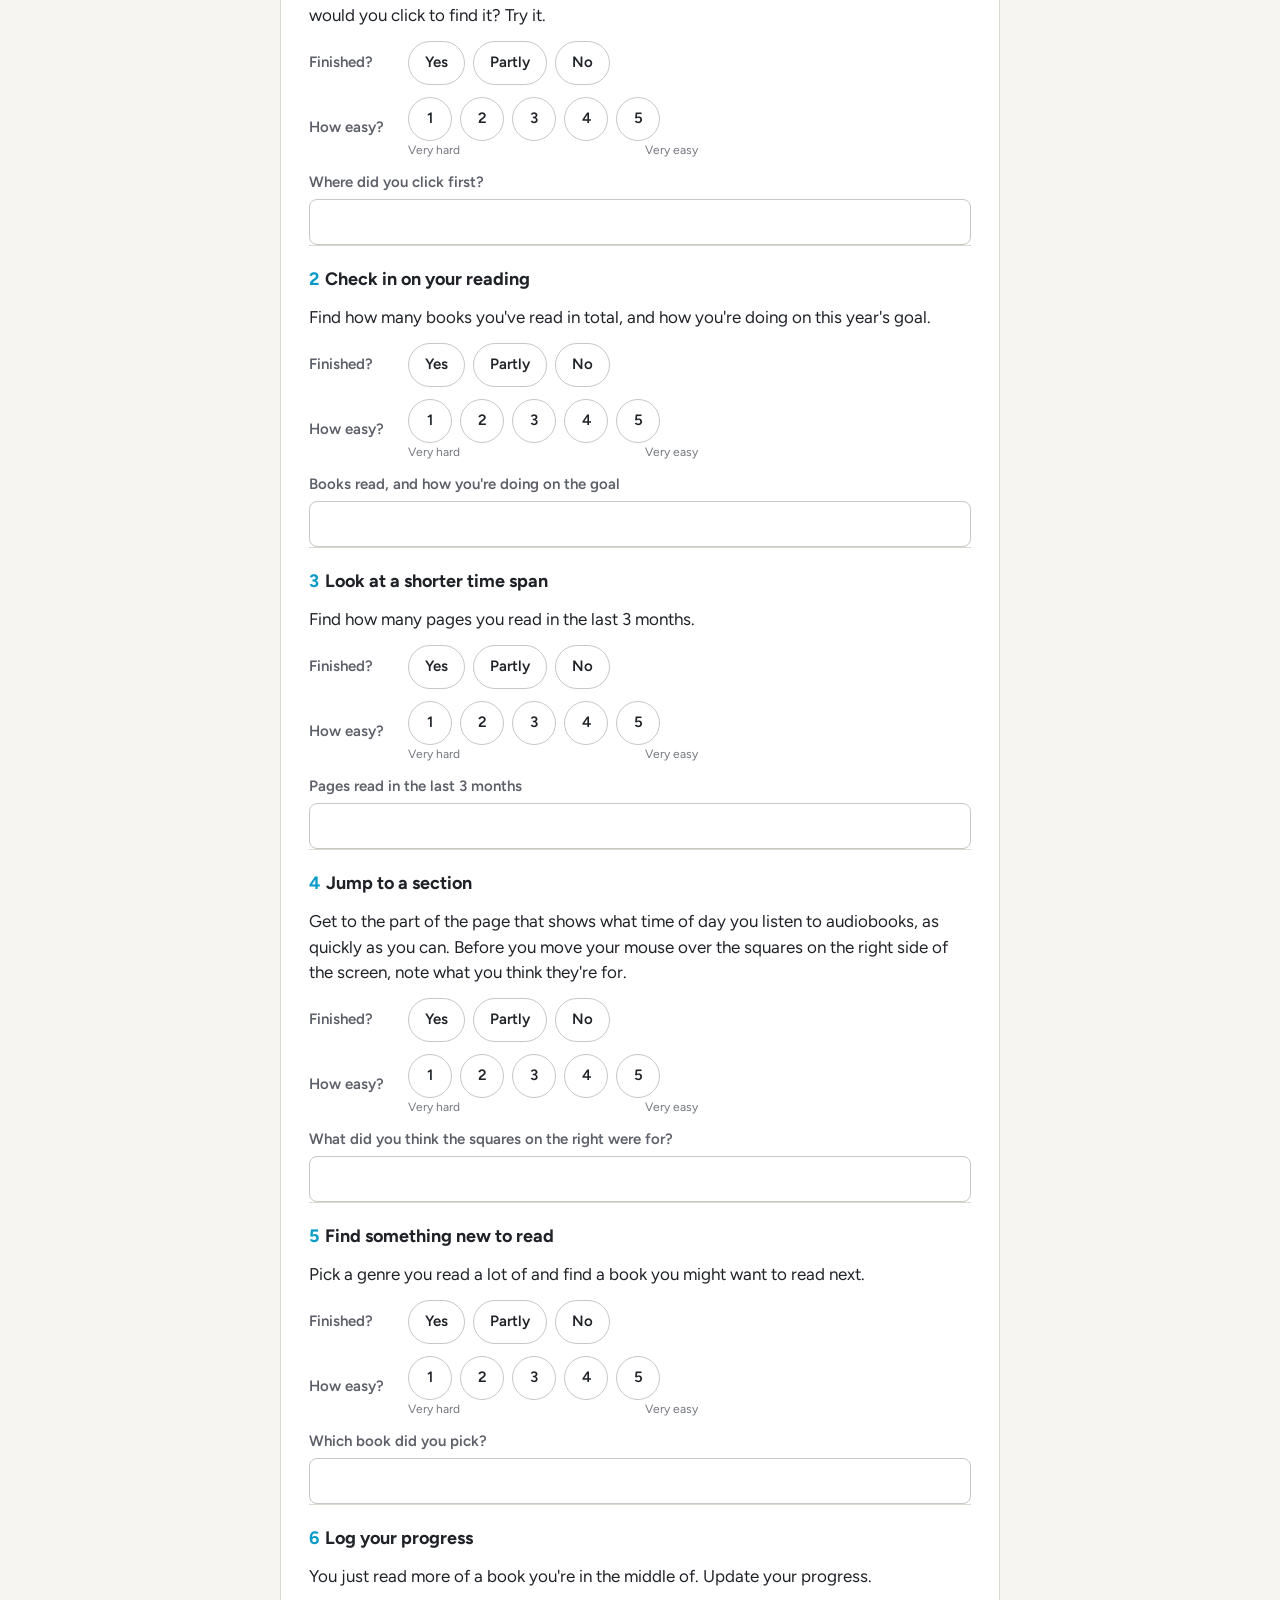
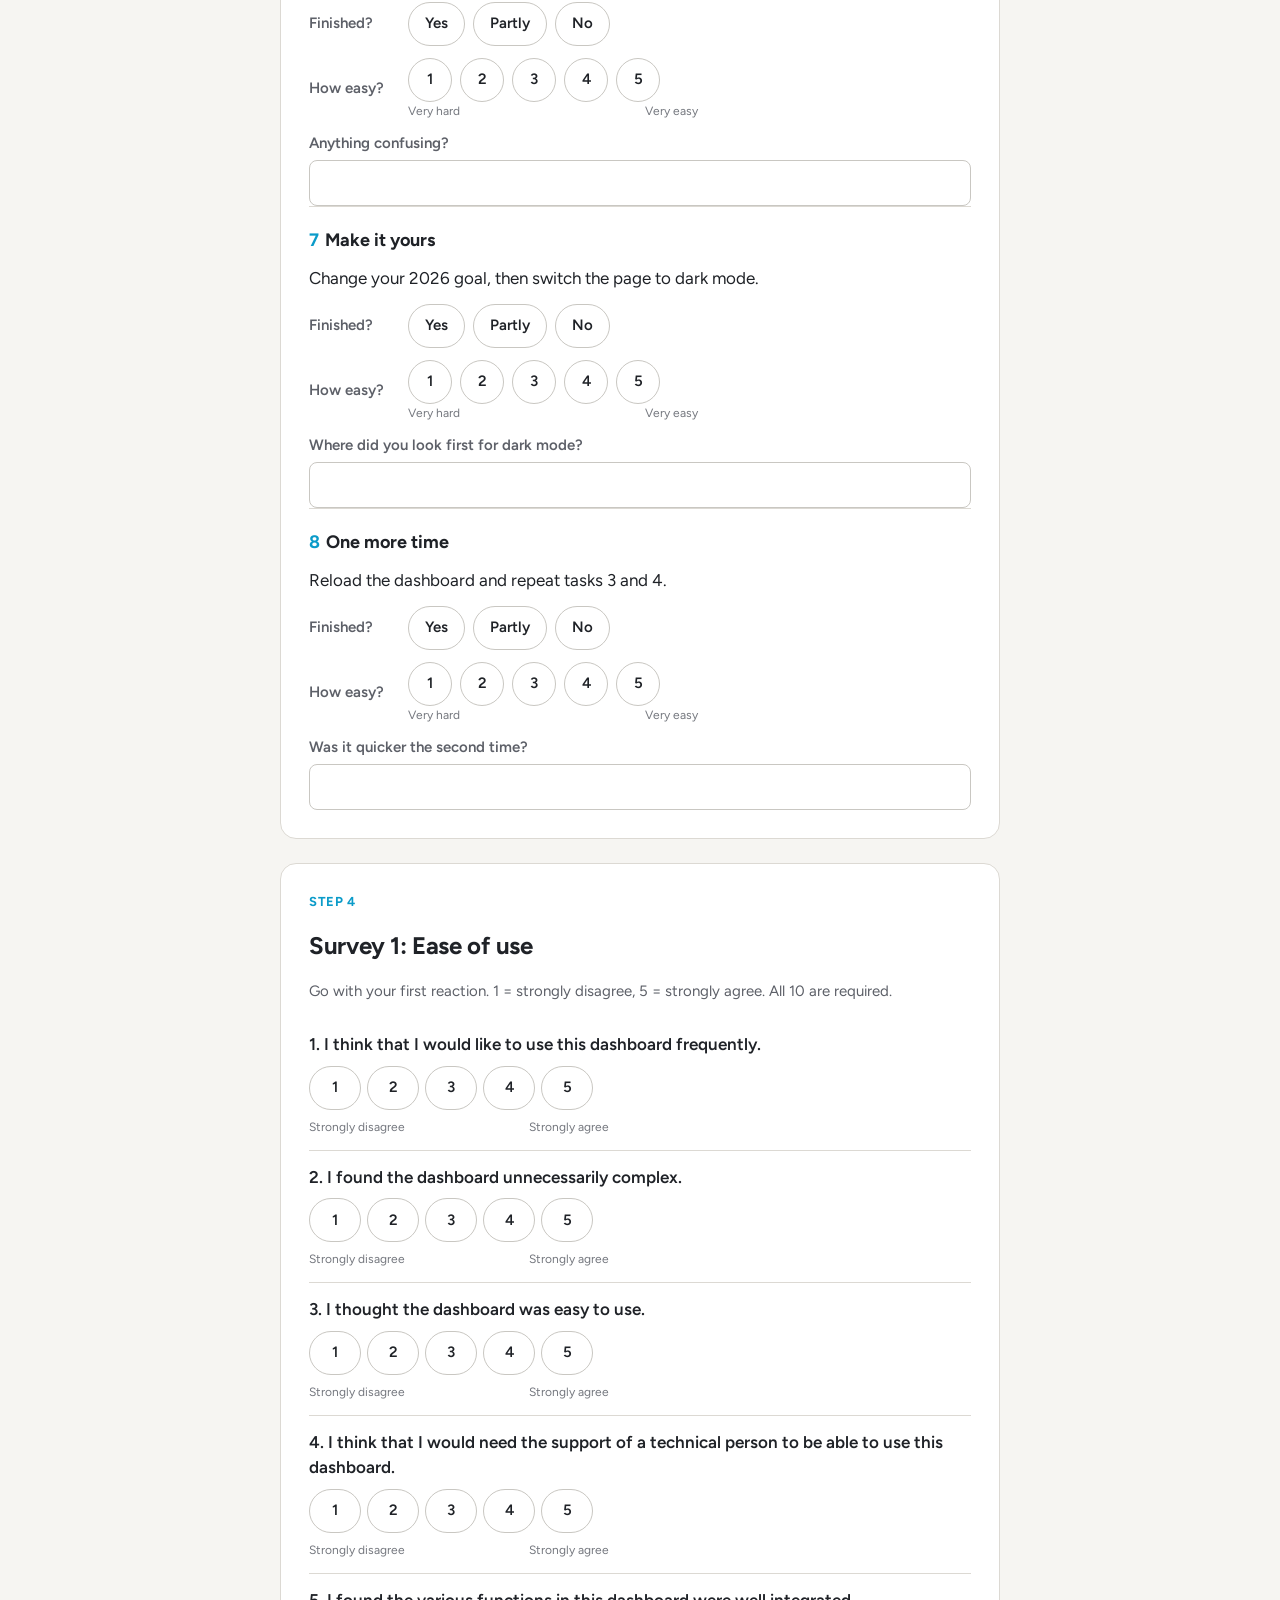
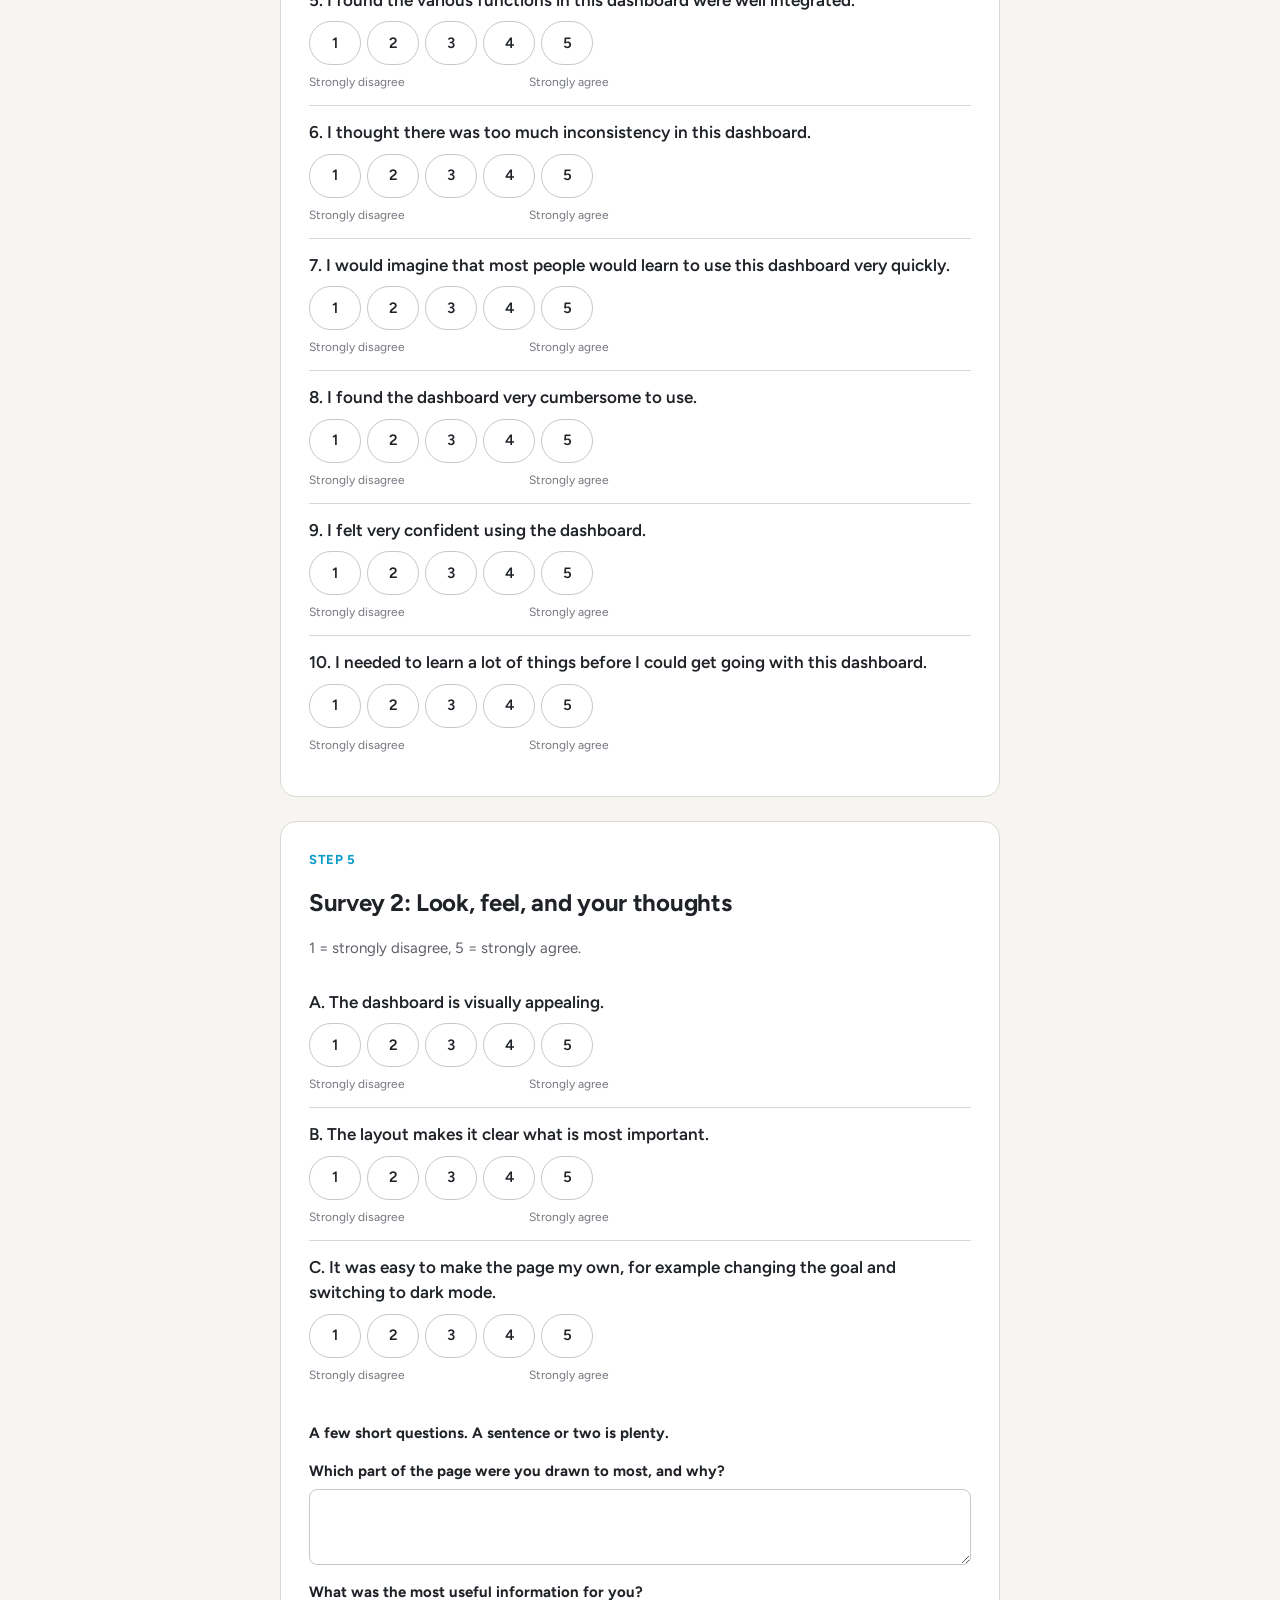
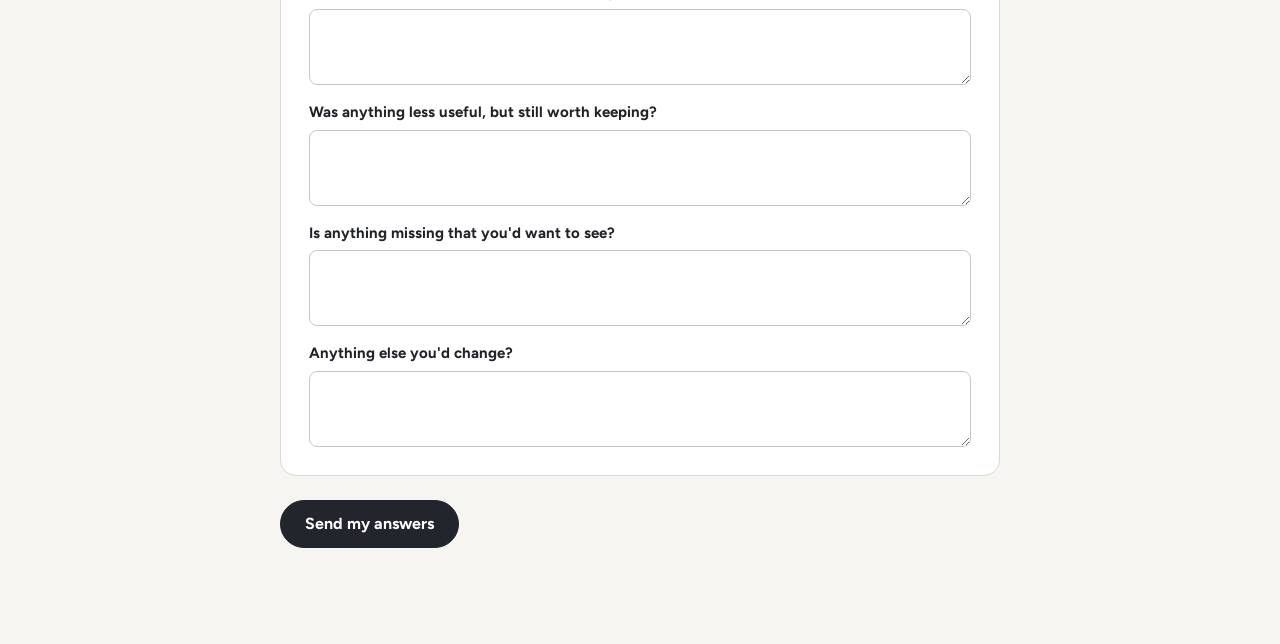
==== commit f31ce8cf: "Moved styles to CSS file, and updated content on HTML file." ====
--- a/usabilitytest/index.html
+++ b/usabilitytest/index.html
@@ -14,100 +14,27 @@
   <link rel="preconnect" href="https://fonts.gstatic.com" crossorigin>
   <link href="https://fonts.googleapis.com/css2?family=Figtree:wght@400;500;600;700;800&family=Source+Serif+4:opsz,wght@8..60,600&display=swap" rel="stylesheet">
   <link rel="stylesheet" href="../css/tokens.css">
-  <style>
-    *, *::before, *::after { box-sizing: border-box; }
-    html { scroll-behavior: smooth; }
-    body { margin: 0; background: var(--bg-page); color: var(--text-primary); font-family: var(--font-sans); font-size: 17px; line-height: 1.5; -webkit-font-smoothing: antialiased; }
-    a { color: var(--text-link); }
-    h1, h2, h3, p { margin: 0; }
-    :focus-visible { outline: 3px solid var(--focus-ring); outline-offset: 2px; border-radius: 4px; }
-    [hidden] { display: none !important; }
-    input, button, textarea { font: inherit; color: inherit; }
-
-    .wrap { max-width: 760px; margin: 0 auto; padding: 32px 20px 96px; display: flex; flex-direction: column; gap: 24px; }
-    .masthead { display: flex; align-items: baseline; gap: 12px; }
-    .wordmark { font-family: var(--font-serif); font-weight: 600; font-size: 24px; }
-    .eyebrow { font-size: 12px; font-weight: 700; letter-spacing: 0.08em; text-transform: uppercase; color: var(--text-tertiary); }
-    h1 { font-family: var(--font-serif); font-weight: 600; font-size: clamp(28px, 5vw, 40px); line-height: 1.15; letter-spacing: -0.5px; margin-top: 4px; }
-    .lead { font-size: 19px; color: var(--text-secondary); margin-top: 8px; }
-
-    .card { background: var(--bg-surface); border: 1px solid var(--border-default); border-radius: var(--radius-lg); padding: 28px; display: flex; flex-direction: column; gap: 16px; }
-    .card h2 { font-size: 24px; font-weight: 700; letter-spacing: -0.3px; }
-    .card .step { font-size: 13px; font-weight: 700; color: var(--text-stat); letter-spacing: 0.04em; text-transform: uppercase; }
-    .muted { color: var(--text-secondary); font-size: 15px; }
-    ul.plain { margin: 0; padding-left: 20px; display: flex; flex-direction: column; gap: 6px; }
-
-    .field { display: flex; flex-direction: column; gap: 6px; }
-    .label { font-weight: 700; font-size: 15px; }
-    .req { color: var(--text-tertiary); font-weight: 500; }
-    input[type=text], textarea { width: 100%; padding: 10px 12px; border: 1px solid var(--border-strong); border-radius: var(--radius-md); background: var(--bg-surface); font-size: 16px; }
-    textarea { min-height: 76px; resize: vertical; }
-    .invalid input[type=text], .invalid .choices { outline: 2px solid #c4314b; outline-offset: 2px; border-radius: var(--radius-md); }
-    .error { color: #c4314b; font-size: 14px; font-weight: 600; }
-    :root[data-theme="dark"] .error { color: #ff8a9b; }
-
-    /* Choice pills (radio buttons styled as buttons) */
-    .choices { display: flex; flex-wrap: wrap; gap: 8px; }
-    .choice { position: relative; }
-    .choice input { position: absolute; opacity: 0; inset: 0; margin: 0; cursor: pointer; }
-    .choice span { display: inline-flex; align-items: center; justify-content: center; min-width: 44px; height: 44px; padding: 0 16px; border: 1px solid var(--border-strong); border-radius: var(--radius-full); font-weight: 600; font-size: 15px; background: var(--bg-surface); }
-    .choice input:checked + span { background: var(--action-primary); border-color: var(--action-primary); color: var(--action-on-primary); }
-    .choice input:focus-visible + span { outline: 3px solid var(--focus-ring); outline-offset: 2px; }
-    .choice:hover span { border-color: var(--text-secondary); }
-
-    .format-cards { display: grid; grid-template-columns: 1fr 1fr; gap: 12px; }
-    .format-cards .choice span { height: auto; padding: 16px; border-radius: var(--radius-md); flex-direction: column; align-items: flex-start; text-align: left; gap: 2px; }
-    .format-cards .choice small { font-weight: 400; font-size: 14px; opacity: 0.8; }
-
-    .links { display: flex; flex-wrap: wrap; gap: 12px; align-items: center; }
-    .button { display: inline-flex; align-items: center; justify-content: center; gap: 8px; height: 48px; padding: 0 24px; border-radius: var(--radius-full); font-weight: 700; font-size: 16px; text-decoration: none; border: 1px solid var(--action-primary); background: var(--action-primary); color: var(--action-on-primary); cursor: pointer; }
-    .button--secondary { background: var(--bg-surface); color: var(--text-primary); border-color: var(--border-strong); }
-    .button:disabled { opacity: 0.5; cursor: progress; }
-
-    .task { border-top: 1px solid var(--border-default); padding-top: 20px; display: flex; flex-direction: column; gap: 12px; }
-    .task:first-of-type { border-top: 0; padding-top: 0; }
-    .task h3 { font-size: 18px; font-weight: 700; }
-    .task h3 span { color: var(--text-stat); margin-right: 6px; }
-    .row2 { display: grid; grid-template-columns: auto 1fr; gap: 12px 24px; align-items: center; }
-    .row2 .label { font-weight: 600; color: var(--text-secondary); }
-
-    .scale-q { display: flex; flex-direction: column; gap: 8px; padding: 14px 0; border-top: 1px solid var(--border-default); }
-    .scale-q:first-of-type { border-top: 0; }
-    .scale-q p { font-weight: 600; }
-    .scale-ends { display: flex; justify-content: space-between; max-width: 300px; font-size: 12px; color: var(--text-tertiary); }
-    .scale .choices { gap: 6px; }
-    .scale .choice span { width: 52px; min-width: 0; padding: 0; }
-
-    .submit-bar { display: flex; flex-direction: column; gap: 12px; align-items: flex-start; }
-    .thanks { text-align: center; align-items: center; padding: 48px 28px; }
-    .thanks .check { width: 56px; height: 56px; border-radius: 50%; background: var(--data-secondary); color: #fff; font-size: 28px; display: flex; align-items: center; justify-content: center; }
-
-    @media (max-width: 599px) {
-      .wrap { padding: 20px 14px 72px; gap: 16px; }
-      .card { padding: 20px 16px; }
-      .format-cards { grid-template-columns: 1fr; }
-      .row2 { grid-template-columns: 1fr; gap: 6px; }
-      .scale .choice span { width: 48px; }
-    }
-  </style>
+  <link rel="stylesheet" href="styles.css">
 </head>
 <body>
 <main class="wrap">
   <header>
     <div class="masthead"><span class="wordmark">goodreads</span><span class="eyebrow">Reading Stats · Usability test</span></div>
-    <h1>Help test a new Reading Stats page</h1>
-    <p class="lead">About 20 minutes, on your own time. Try 8 short tasks, then answer two quick surveys.</p>
+    <h1>Help Me Test My Goodreads Dashboard</h1>
+    <p class="lead">It takes about 20 minutes. You will attempt some short tasks, then answer two quick surveys.</p>
   </header>
 
   <form id="test" novalidate>
-    <div class="wrap" style="padding:0;max-width:none">
+    <div class="wrap form-wrap">
 
       <!-- 1. Welcome -->
       <section class="card" aria-labelledby="h-welcome">
         <p class="step">Step 1</p>
         <h2 id="h-welcome">Welcome</h2>
-        <p><strong>We're testing the design, not you.</strong> There are no wrong answers. If something is confusing, that's exactly what we need to know.</p>
-        <p class="muted">Your answers are used only for a graduate class project. We ask your name so we can follow up if needed. Results are reported without names. You can skip any question that isn't marked required, or stop at any time.</p>
+        <p class="muted">You're here because I invited you to test a project I created as part of my masters program with Art Center School of Design. For this project, I wanted to create a dashboard for the <a href="https://www.goodreads.com" target="_blank">Goodreads.com website</a>. This is something that doesn't currently exist, but that I have always thought should exist. Let's see if I can fix that problem!</p>
+        <p><strong>I am testing the design, not you!</strong> There are no wrong answers. If something is confusing, that's exactly what I need to know.</p>
+        <p class="muted">Your answers are used only for this graduate class project. I only ask your name so that I can follow up if needed. Actual results are reported without names or identifying information. You can skip any question that isn't marked required, or stop at any time.</p>
+        <p class="muted">Thank you for your help! I really appreciate it.</p>
 
         <div class="field" data-field="name">
           <label class="label" for="name">Your name <span class="req">(required)</span></label>
@@ -115,17 +42,17 @@
         </div>
 
         <div class="field" data-field="format">
-          <span class="label" id="format-label">How will you test? <span class="req">(required)</span></span>
+          <span class="label" id="format-label">What screen format will you test? Select one. <span class="req">(required)</span></span>
           <div class="choices format-cards" role="radiogroup" aria-labelledby="format-label">
-            <label class="choice"><input type="radio" name="format" value="Desktop"><span>Desktop<small>A laptop or desktop computer, in a large window</small></span></label>
-            <label class="choice"><input type="radio" name="format" value="Mobile"><span>Mobile<small>A phone, using its web browser</small></span></label>
+            <label class="choice"><input type="radio" name="format" value="Desktop"><span>Desktop</span></label>
+            <label class="choice"><input type="radio" name="format" value="Mobile"><span>Mobile</span></label>
           </div>
         </div>
 
         <div class="field" data-field="consent">
-          <label class="choice" style="display:flex;gap:10px;align-items:flex-start">
-            <input type="checkbox" name="consent" style="position:static;opacity:1;width:20px;height:20px;margin-top:2px">
-            <span style="all:unset;font-size:15px">I've read the above and agree to take part. <span class="req">(required)</span></span>
+          <label class="choice consent-choice">
+            <input class="consent-input" type="checkbox" name="consent">
+            <span class="consent-copy">I've read the above and agree to take part. <span class="req">(required)</span></span>
           </label>
         </div>
       </section>
@@ -147,7 +74,7 @@
           <a class="button" href="https://aoutlaw.github.io/goodreads-dashboard/index.html" target="_blank" rel="noopener">Open the dashboard ↗</a>
         </div>
         <p class="muted">If the dashboard won't load, use the <a href="https://www.figma.com/proto/AfBSsEkNAUlwF0ZJhPzT0v/GIXD501---Goodreads-Dashboard?node-id=175-16043&amp;p=f&amp;viewport=163%2C471%2C0.15&amp;t=feGjT2m9b2hRKiSo-1&amp;scaling=min-zoom&amp;content-scaling=fixed&amp;starting-point-node-id=175%3A11074&amp;show-proto-sidebar=1&amp;page-id=4%3A3" target="_blank" rel="noopener">backup Figma prototype</a> instead.</p>
-        <p><strong>Imagine you are this reader:</strong> a Goodreads member who has logged books since 2021. You've read 137 books, a mix of print, ebooks and audiobooks, and you lean toward science fiction and LitRPG. Your 2026 goal is 10 books. The books and numbers come from a real reader's account.</p>
+        <p><strong>Imagine you are this person:</strong> You are a Goodreads member who has been logging your reading activity since 2021. You've read 137 books, a mix of print, ebooks and audiobooks, and you lean toward science fiction and LitRPG. Your 2026 goal is 10 books. The books and numbers are just sample data taken from my own account and expanded.</p>
         <p class="muted">If you're stuck on a task for about 2 minutes, mark it "No" and move on.</p>
       </section>
 
@@ -270,8 +197,8 @@
     return '<div class="task"><h3><span>' + (i + 1) + "</span>" + esc(t.title) + '</h3><p data-task-text="' + i + '"></p>' +
       '<div class="row2"><span class="label" id="l-' + t.key + 'd">Finished?</span>' + pills(t.key + "_done", ["Yes", "Partly", "No"], "l-" + t.key + "d") +
       '<span class="label" id="l-' + t.key + 'e">How easy?</span><div>' + pills(t.key + "_ease", ["1", "2", "3", "4", "5"], "l-" + t.key + "e") +
-      '<div class="scale-ends" style="max-width:290px"><span>Very hard</span><span>Very easy</span></div></div></div>' +
-      '<label class="field"><span class="label" style="font-weight:600;color:var(--text-secondary)" data-task-notes="' + i + '"></span><input type="text" name="' + t.key + '_notes"></label></div>';
+      '<div class="scale-ends scale-task-ends"><span>Very hard</span><span>Very easy</span></div></div></div>' +
+      '<label class="field"><span class="label task-notes-label" data-task-notes="' + i + '"></span><input type="text" name="' + t.key + '_notes"></label></div>';
   }).join("");
   $("[data-sus]").innerHTML = SUS.map(function (s, i) { return scaleQ("sus" + (i + 1), (i + 1) + ". " + s, true); }).join("");
   $("[data-look]").innerHTML = LOOK.map(function (l) { return scaleQ(l[0], l[1], l[2]); }).join("");
--- a/usabilitytest/styles.css
+++ b/usabilitytest/styles.css
@@ -0,0 +1,81 @@
+*, *::before, *::after { box-sizing: border-box; }
+html { scroll-behavior: smooth; }
+body { margin: 0; background: var(--bg-page); color: var(--text-primary); font-family: var(--font-sans); font-size: 17px; line-height: 1.5; -webkit-font-smoothing: antialiased; }
+a { color: var(--text-link); }
+h1, h2, h3, p { margin: 0; }
+:focus-visible { outline: 3px solid var(--focus-ring); outline-offset: 2px; border-radius: 4px; }
+[hidden] { display: none !important; }
+input, button, textarea { font: inherit; color: inherit; }
+
+.wrap { max-width: 760px; margin: 0 auto; padding: 32px 20px 96px; display: flex; flex-direction: column; gap: 24px; }
+.form-wrap { padding: 0; max-width: none; }
+.masthead { display: flex; align-items: baseline; gap: 12px; }
+.wordmark { font-family: var(--font-serif); font-weight: 600; font-size: 24px; }
+.eyebrow { font-size: 12px; font-weight: 700; letter-spacing: 0.08em; text-transform: uppercase; color: var(--text-tertiary); }
+h1 { font-family: var(--font-serif); font-weight: 600; font-size: clamp(28px, 5vw, 40px); line-height: 1.15; letter-spacing: -0.5px; margin-top: 4px; }
+.lead { font-size: 19px; color: var(--text-secondary); margin-top: 8px; }
+
+.card { background: var(--bg-surface); border: 1px solid var(--border-default); border-radius: var(--radius-lg); padding: 28px; display: flex; flex-direction: column; gap: 16px; }
+.card h2 { font-size: 24px; font-weight: 700; letter-spacing: -0.3px; }
+.card .step { font-size: 13px; font-weight: 700; color: var(--text-stat); letter-spacing: 0.04em; text-transform: uppercase; }
+.muted { color: var(--text-secondary); font-size: 15px; }
+ul.plain { margin: 0; padding-left: 20px; display: flex; flex-direction: column; gap: 6px; }
+
+.field { display: flex; flex-direction: column; gap: 6px; }
+.label { font-weight: 700; font-size: 15px; }
+.req { color: var(--text-tertiary); font-weight: 500; }
+input[type=text], textarea { width: 100%; padding: 10px 12px; border: 1px solid var(--border-strong); border-radius: var(--radius-md); background: var(--bg-surface); font-size: 16px; }
+textarea { min-height: 76px; resize: vertical; }
+.invalid input[type=text], .invalid .choices { outline: 2px solid #c4314b; outline-offset: 2px; border-radius: var(--radius-md); }
+.error { color: #c4314b; font-size: 14px; font-weight: 600; }
+:root[data-theme="dark"] .error { color: #ff8a9b; }
+
+.choices { display: flex; flex-wrap: wrap; gap: 8px; }
+.choice { position: relative; }
+.choice input { position: absolute; opacity: 0; inset: 0; margin: 0; cursor: pointer; }
+.choice span { display: inline-flex; align-items: center; justify-content: center; min-width: 44px; height: 44px; padding: 0 16px; border: 1px solid var(--border-strong); border-radius: var(--radius-full); font-weight: 600; font-size: 15px; background: var(--bg-surface); }
+.choice input:checked + span { background: var(--action-primary); border-color: var(--action-primary); color: var(--action-on-primary); }
+.choice input:focus-visible + span { outline: 3px solid var(--focus-ring); outline-offset: 2px; }
+.choice:hover span { border-color: var(--text-secondary); }
+.consent-choice { display: flex; gap: 10px; align-items: flex-start; }
+.consent-choice .consent-input { position: static; opacity: 1; width: 20px; height: 20px; margin-top: 2px; }
+.consent-choice .consent-copy { all: unset; font-size: 15px; }
+
+.format-cards { display: grid; grid-template-columns: 1fr 1fr; gap: 12px; }
+.format-cards .choice span { height: auto; padding: 16px; border-radius: var(--radius-md); flex-direction: column; align-items: flex-start; text-align: left; gap: 2px; }
+.format-cards .choice small { font-weight: 400; font-size: 14px; opacity: 0.8; }
+
+.links { display: flex; flex-wrap: wrap; gap: 12px; align-items: center; }
+.button { display: inline-flex; align-items: center; justify-content: center; gap: 8px; height: 48px; padding: 0 24px; border-radius: var(--radius-full); font-weight: 700; font-size: 16px; text-decoration: none; border: 1px solid var(--action-primary); background: var(--action-primary); color: var(--action-on-primary); cursor: pointer; }
+.button--secondary { background: var(--bg-surface); color: var(--text-primary); border-color: var(--border-strong); }
+.button:disabled { opacity: 0.5; cursor: progress; }
+
+.task { border-top: 1px solid var(--border-default); padding-top: 20px; display: flex; flex-direction: column; gap: 12px; }
+.task:first-of-type { border-top: 0; padding-top: 0; }
+.task h3 { font-size: 18px; font-weight: 700; }
+.task h3 span { color: var(--text-stat); margin-right: 6px; }
+.task-notes-label { font-weight: 600; color: var(--text-secondary); }
+.row2 { display: grid; grid-template-columns: auto 1fr; gap: 12px 24px; align-items: center; }
+.row2 .label { font-weight: 600; color: var(--text-secondary); }
+
+.scale-q { display: flex; flex-direction: column; gap: 8px; padding: 14px 0; border-top: 1px solid var(--border-default); }
+.scale-q:first-of-type { border-top: 0; }
+.scale-q p { font-weight: 600; }
+.scale-ends { display: flex; justify-content: space-between; max-width: 300px; font-size: 12px; color: var(--text-tertiary); }
+.scale-task-ends { max-width: 290px; }
+.scale .choices { gap: 6px; }
+.scale .choice span { width: 52px; min-width: 0; padding: 0; }
+
+.survey-open-heading { margin-top: 8px; }
+.open-questions { display: flex; flex-direction: column; gap: 16px; }
+.submit-bar { display: flex; flex-direction: column; gap: 12px; align-items: flex-start; }
+.thanks { text-align: center; align-items: center; padding: 48px 28px; }
+.thanks .check { width: 56px; height: 56px; border-radius: 50%; background: var(--data-secondary); color: #fff; font-size: 28px; display: flex; align-items: center; justify-content: center; }
+
+@media (max-width: 599px) {
+  .wrap { padding: 20px 14px 72px; gap: 16px; }
+  .card { padding: 20px 16px; }
+  .format-cards { grid-template-columns: 1fr; }
+  .row2 { grid-template-columns: 1fr; gap: 6px; }
+  .scale .choice span { width: 48px; }
+}
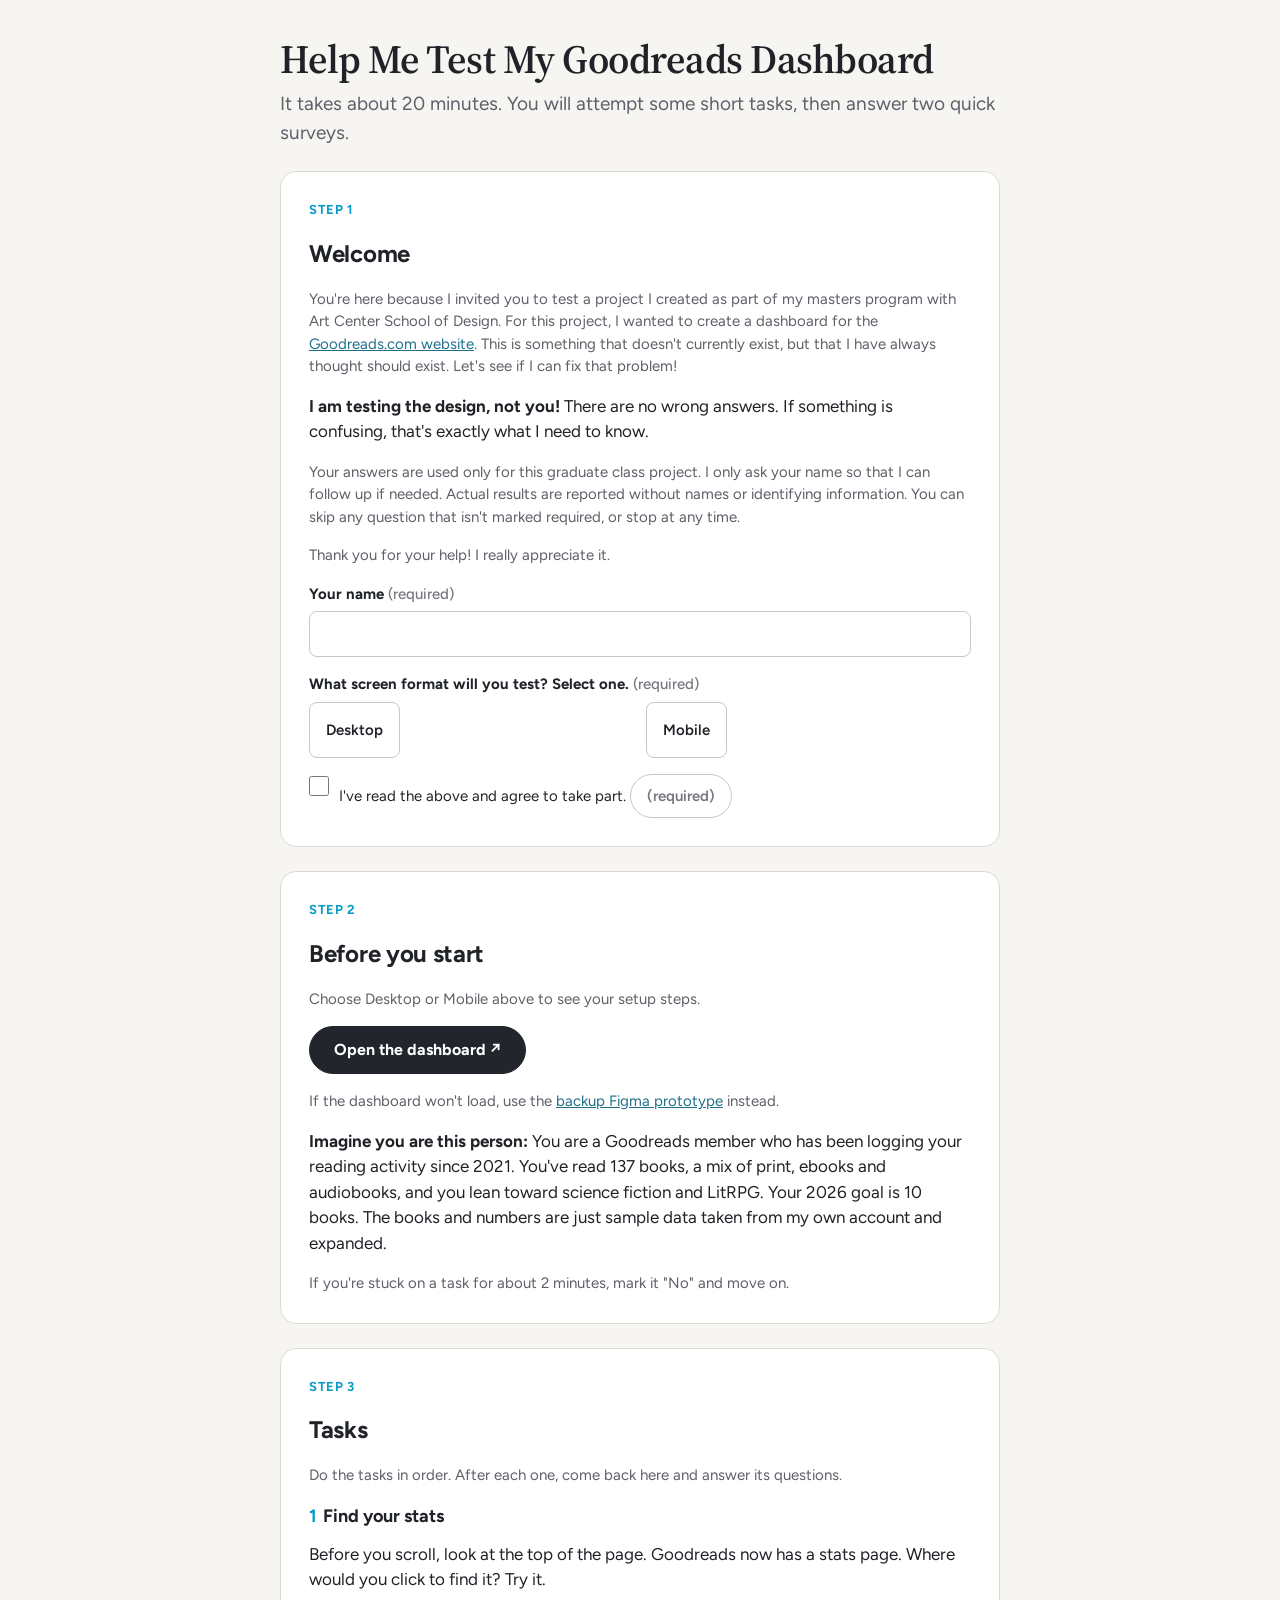
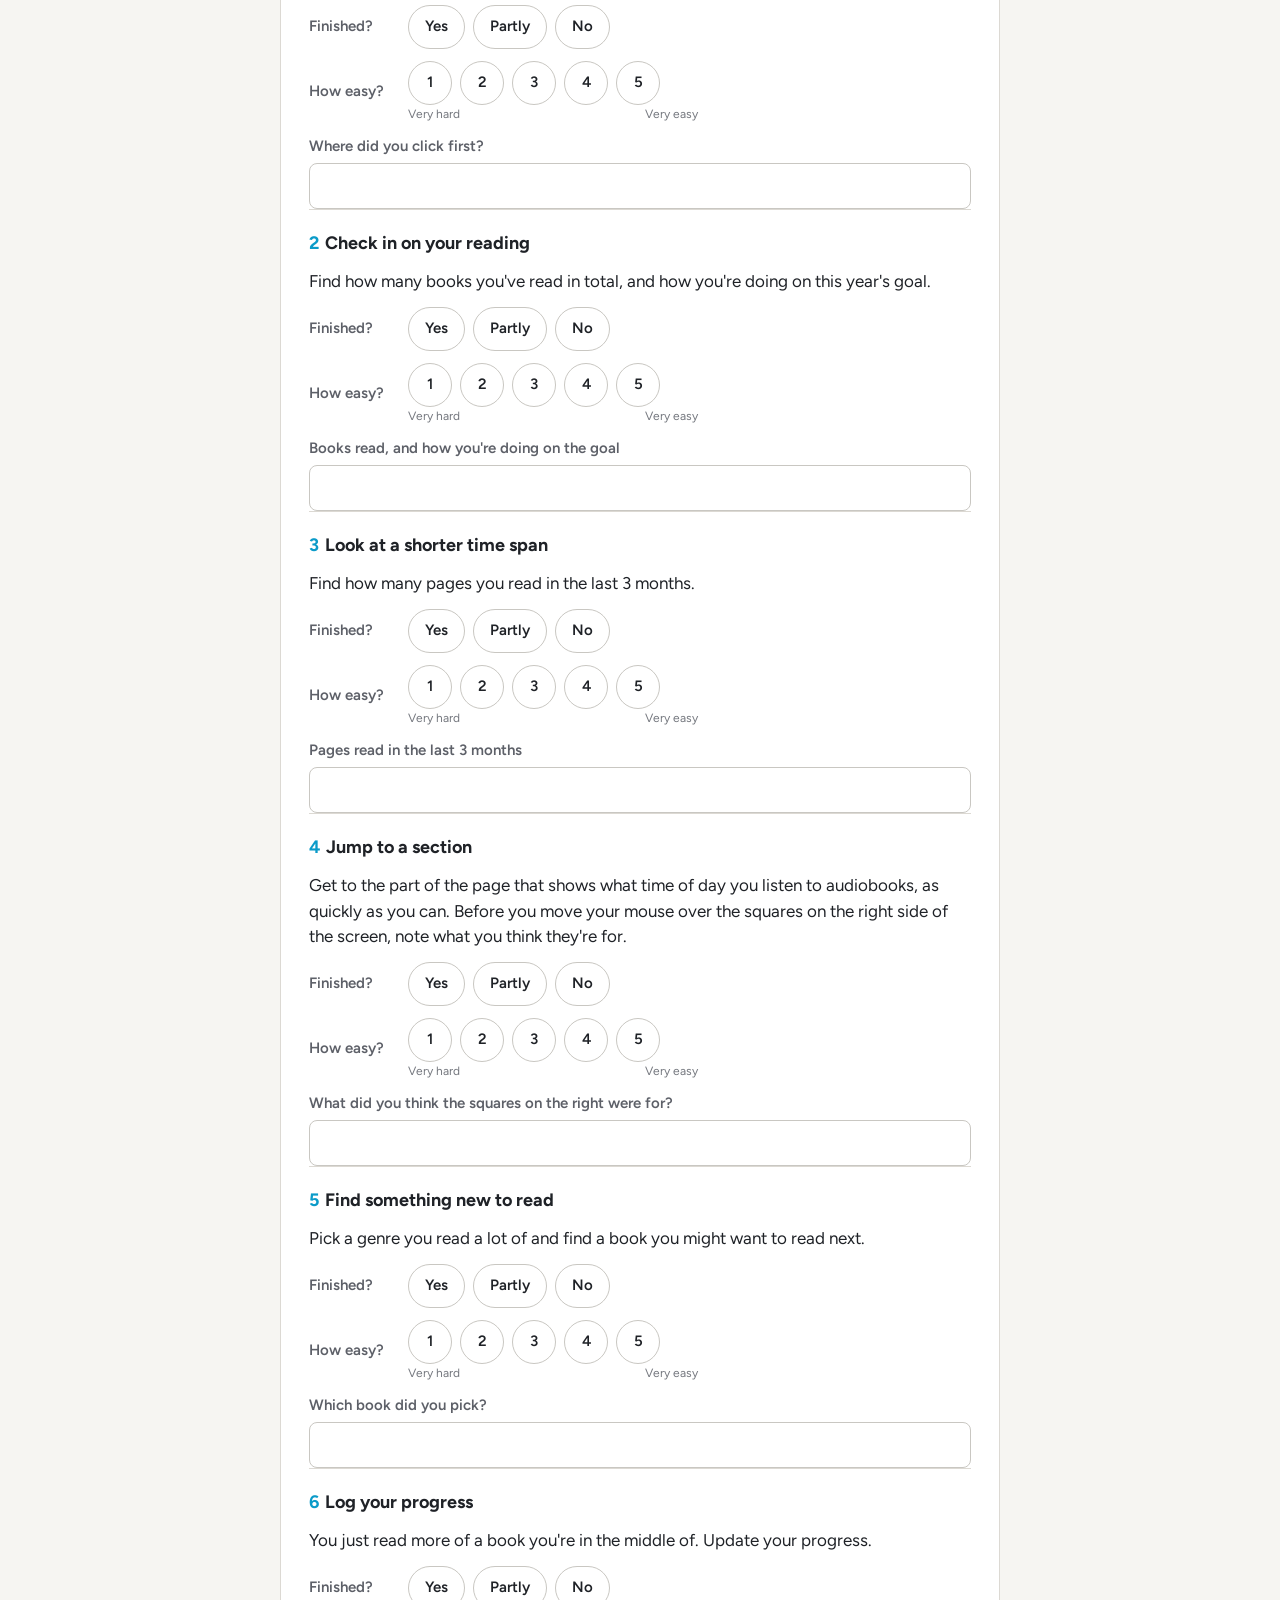
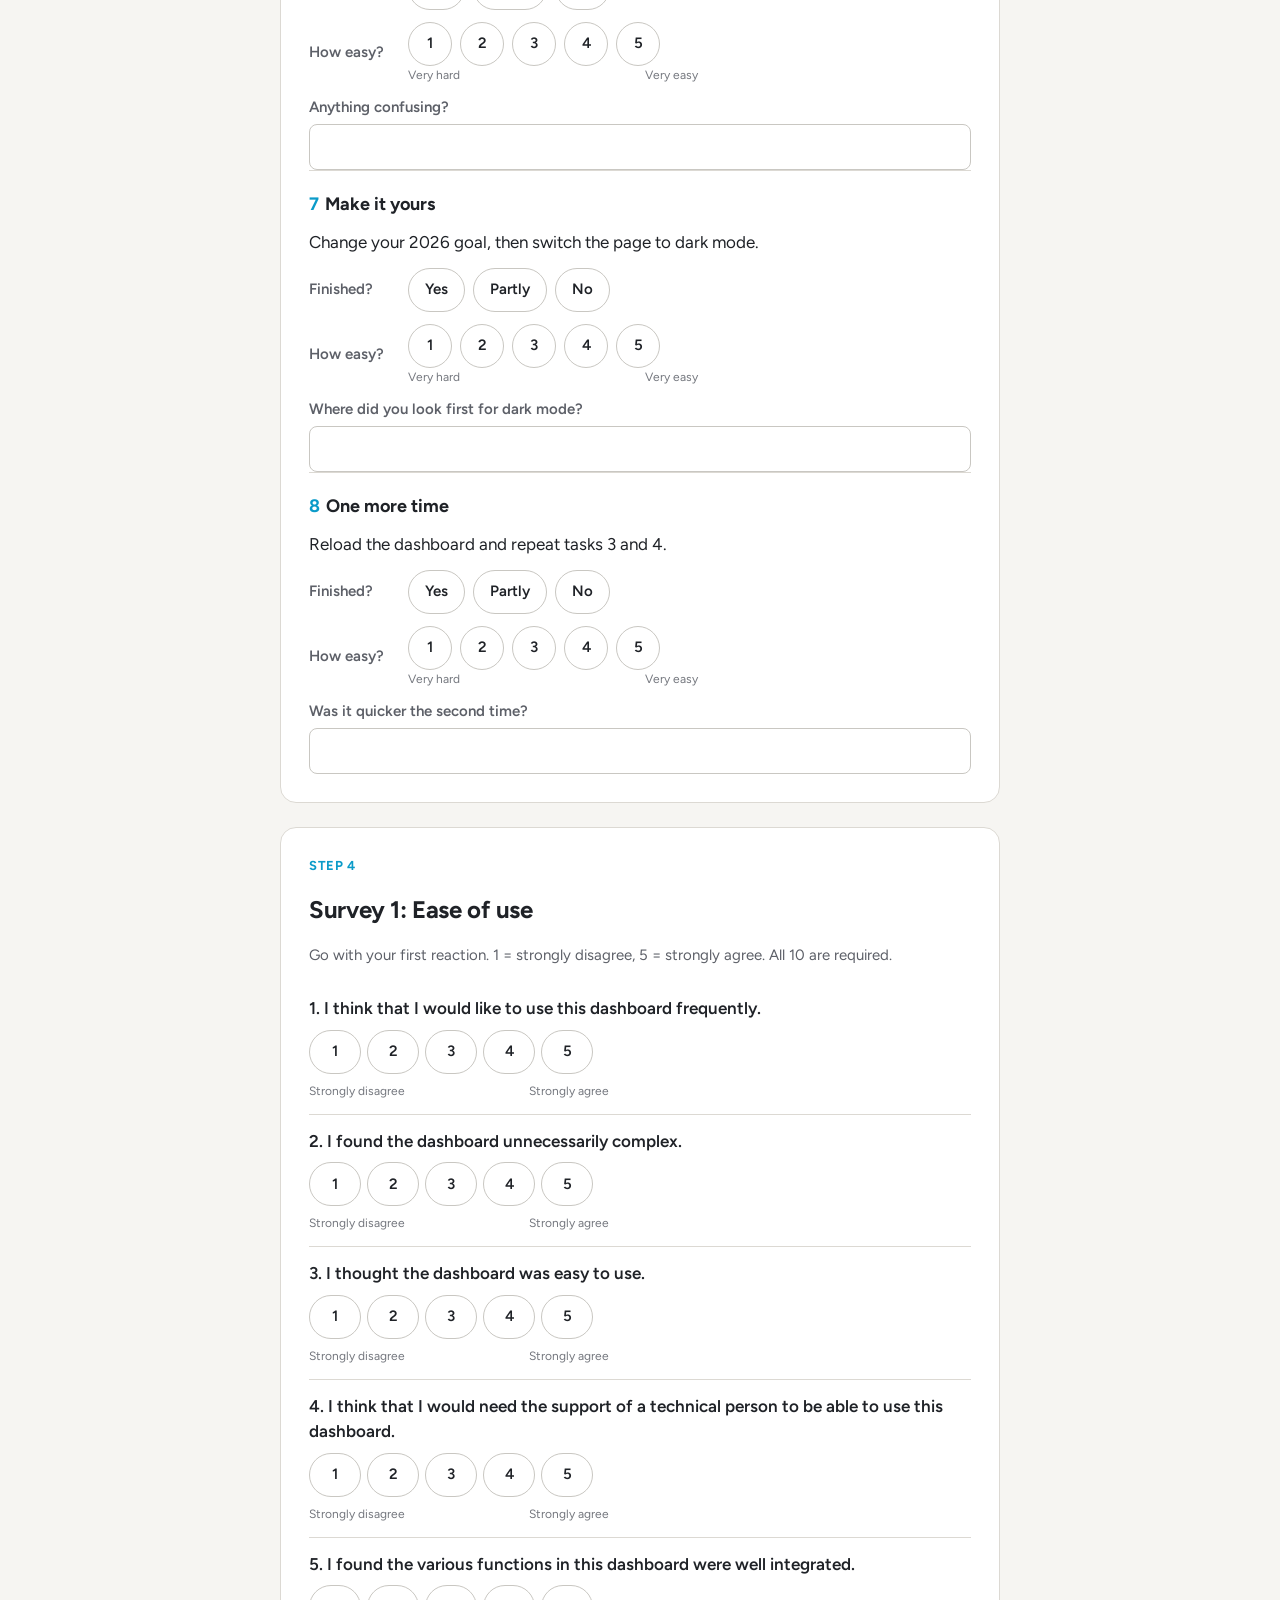
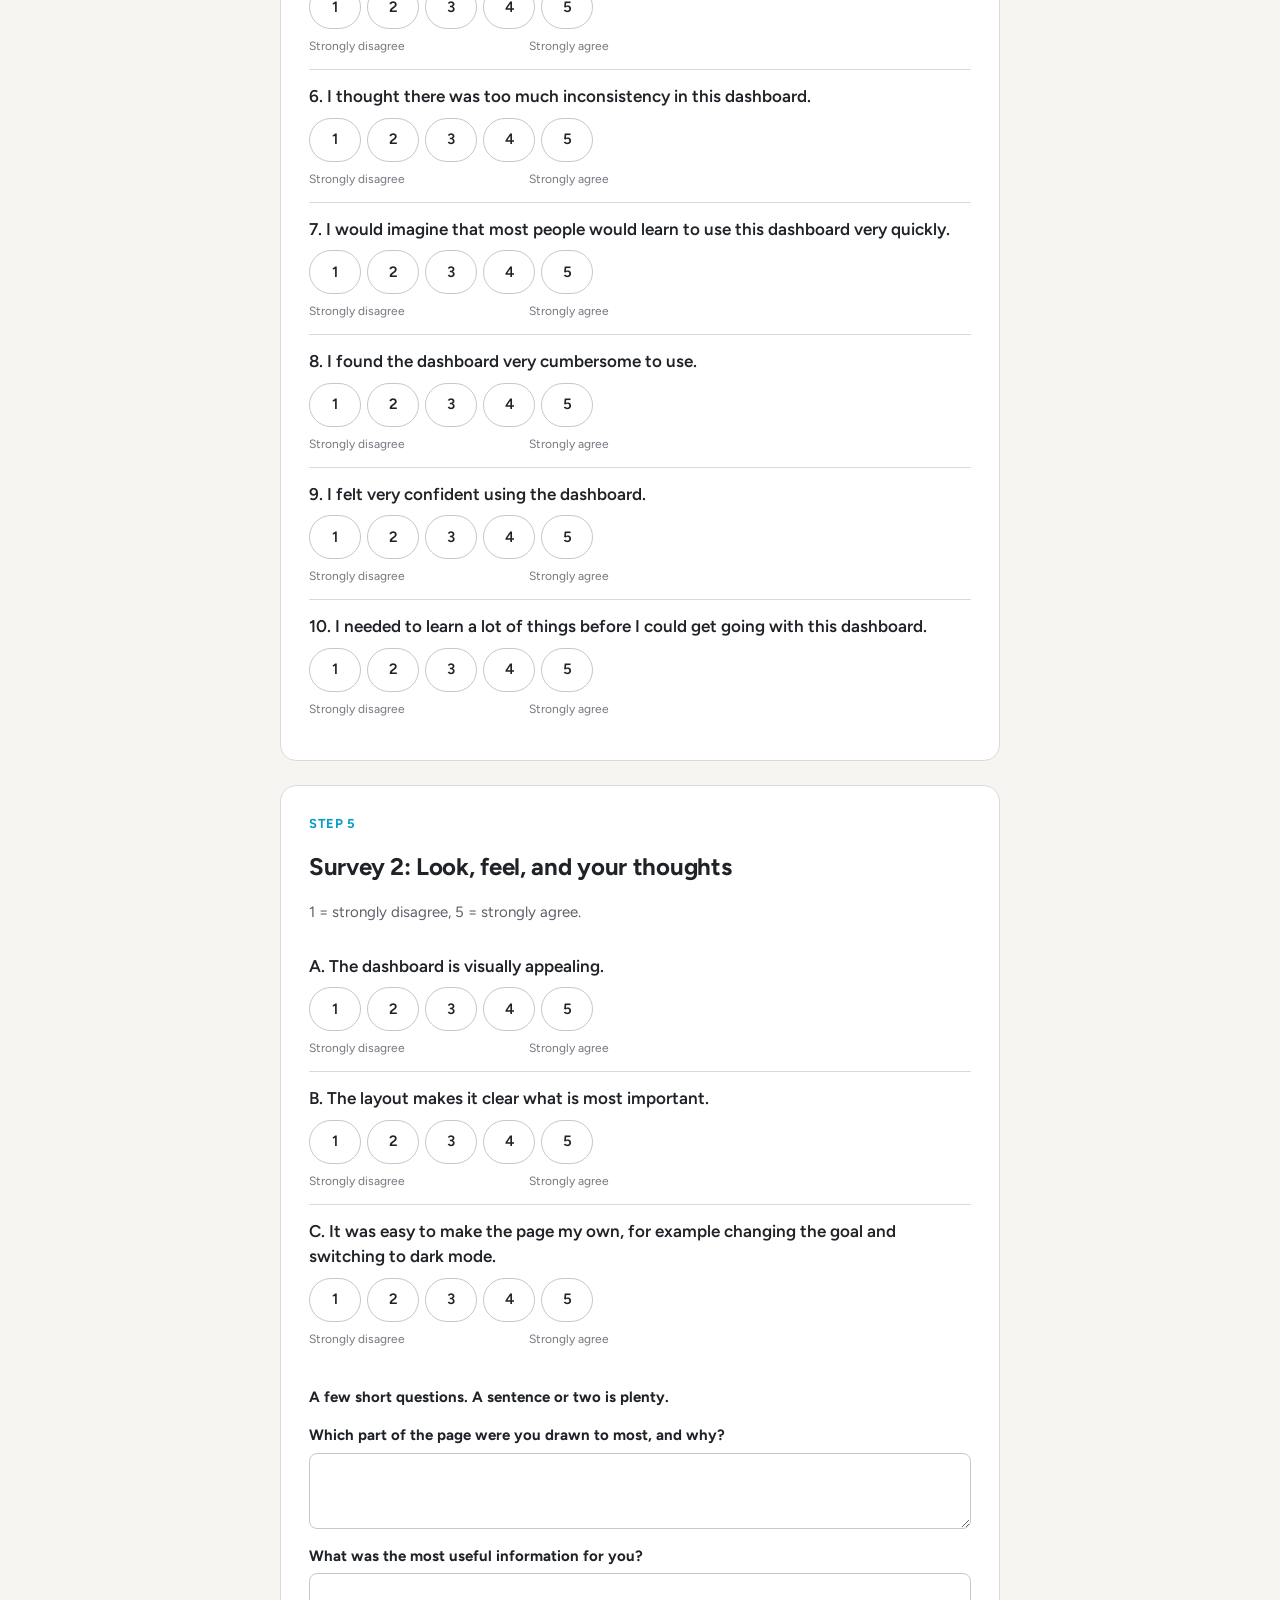
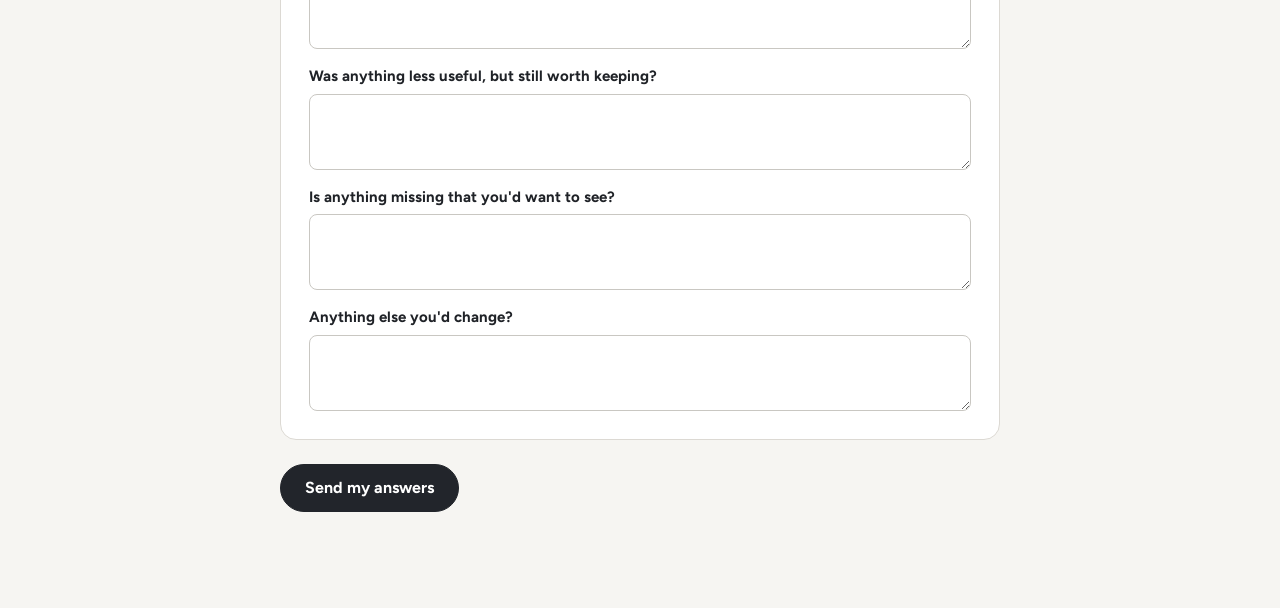
==== commit 4e46b76c: "Removed the masthead from the HTML file" ====
--- a/usabilitytest/index.html
+++ b/usabilitytest/index.html
@@ -19,7 +19,6 @@
 <body>
 <main class="wrap">
   <header>
-    <div class="masthead"><span class="wordmark">goodreads</span><span class="eyebrow">Reading Stats · Usability test</span></div>
     <h1>Help Me Test My Goodreads Dashboard</h1>
     <p class="lead">It takes about 20 minutes. You will attempt some short tasks, then answer two quick surveys.</p>
   </header>
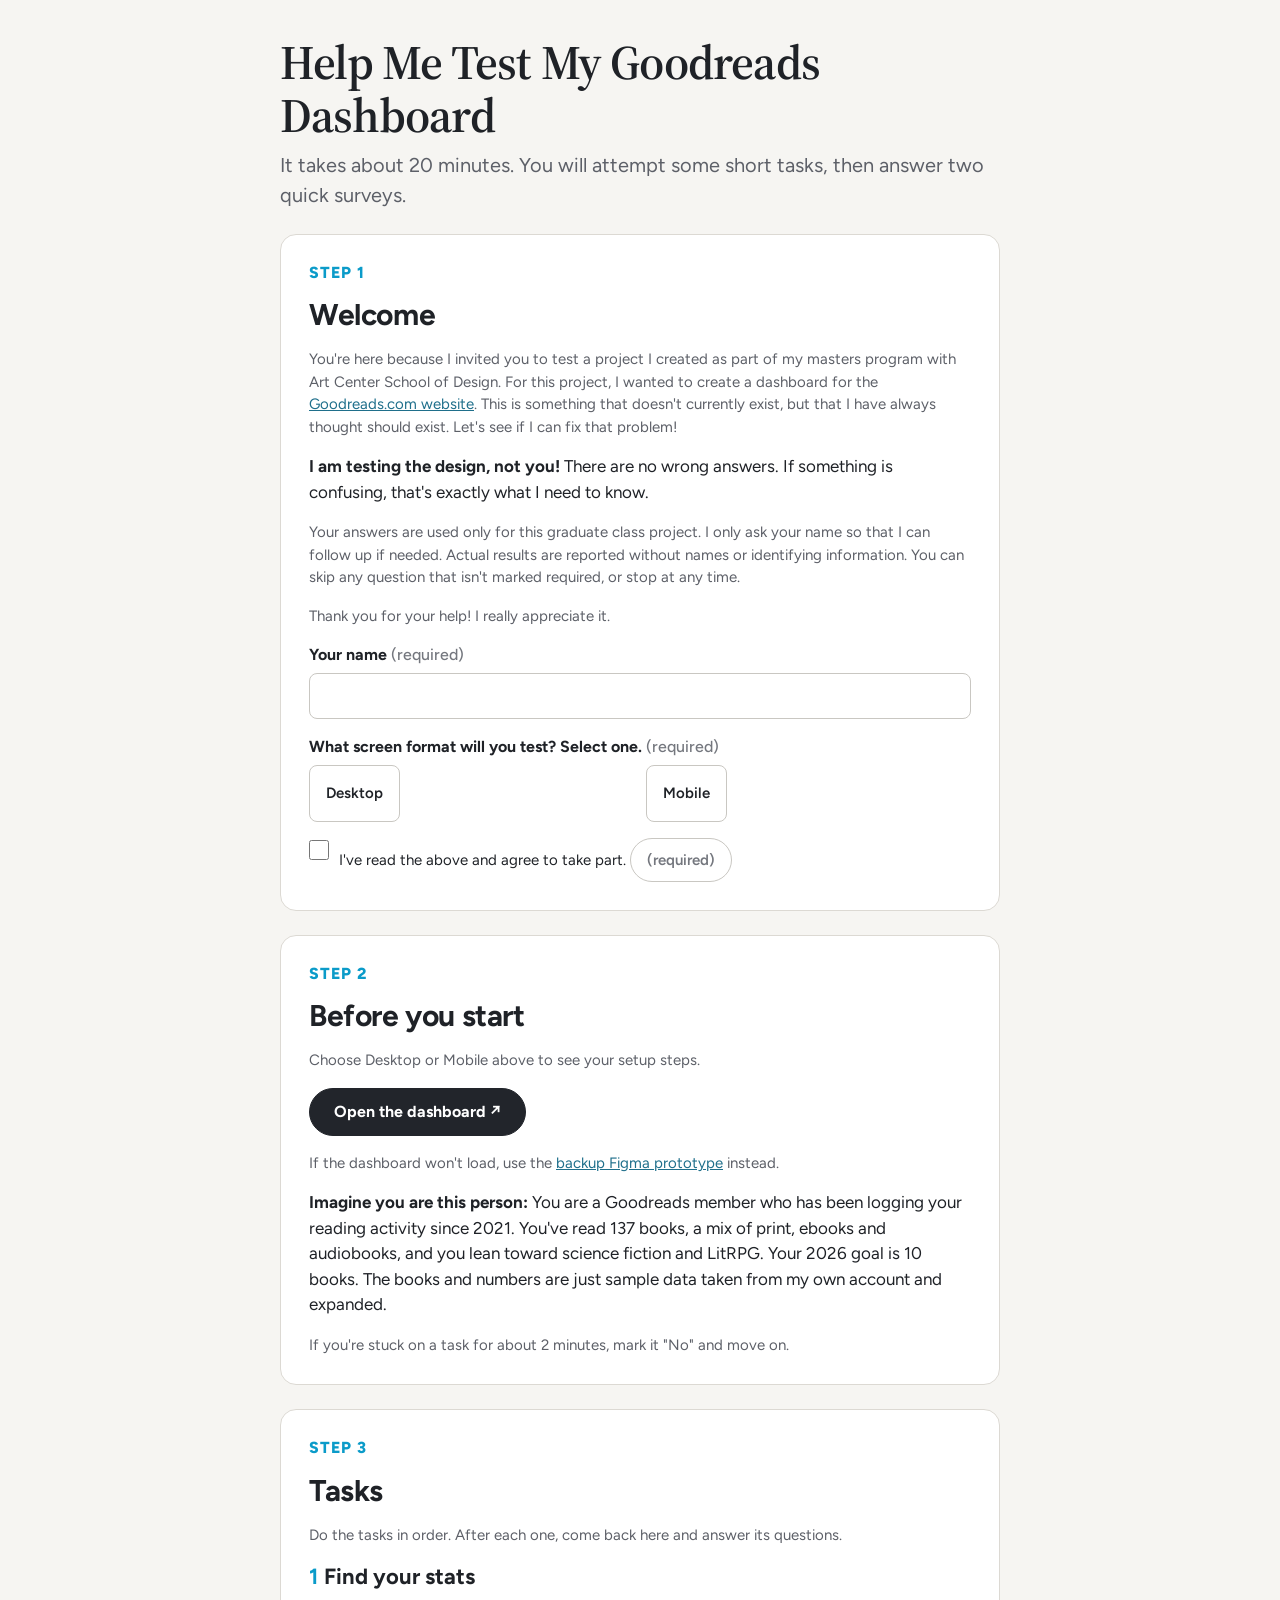
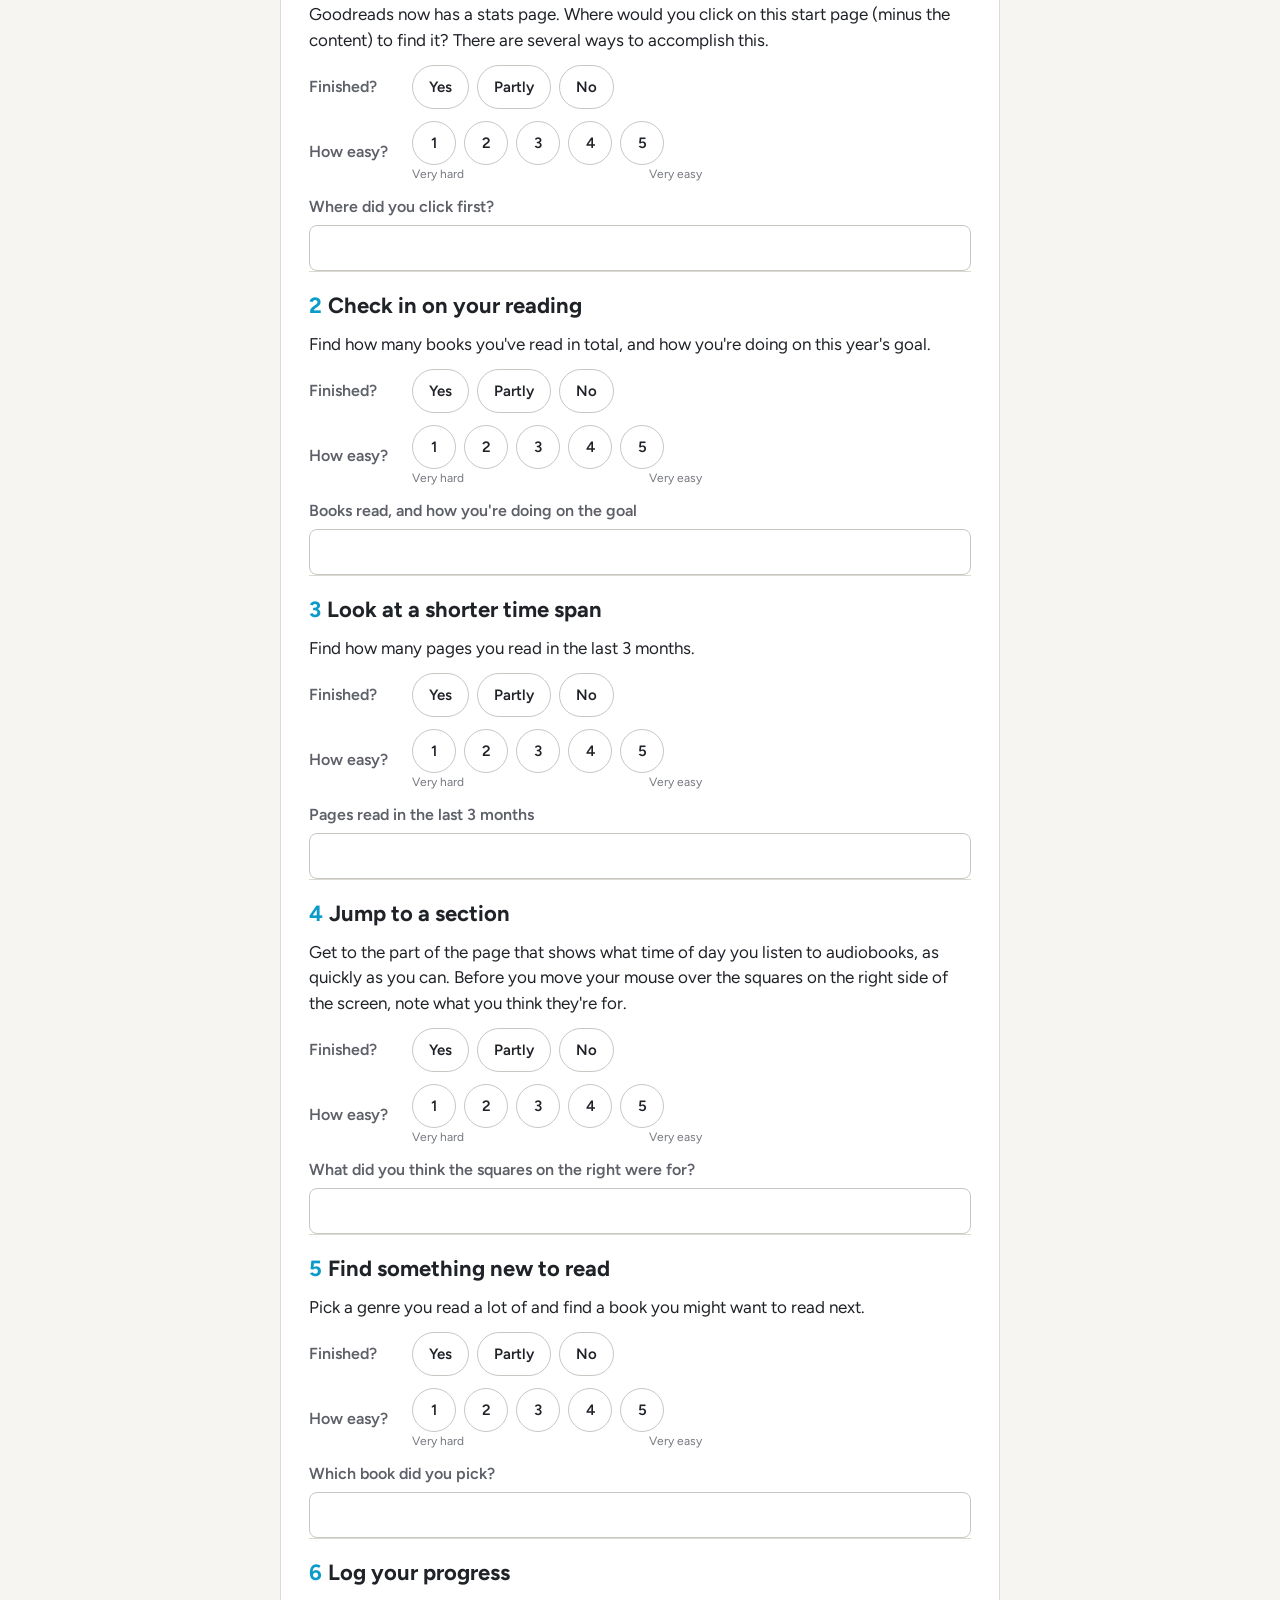
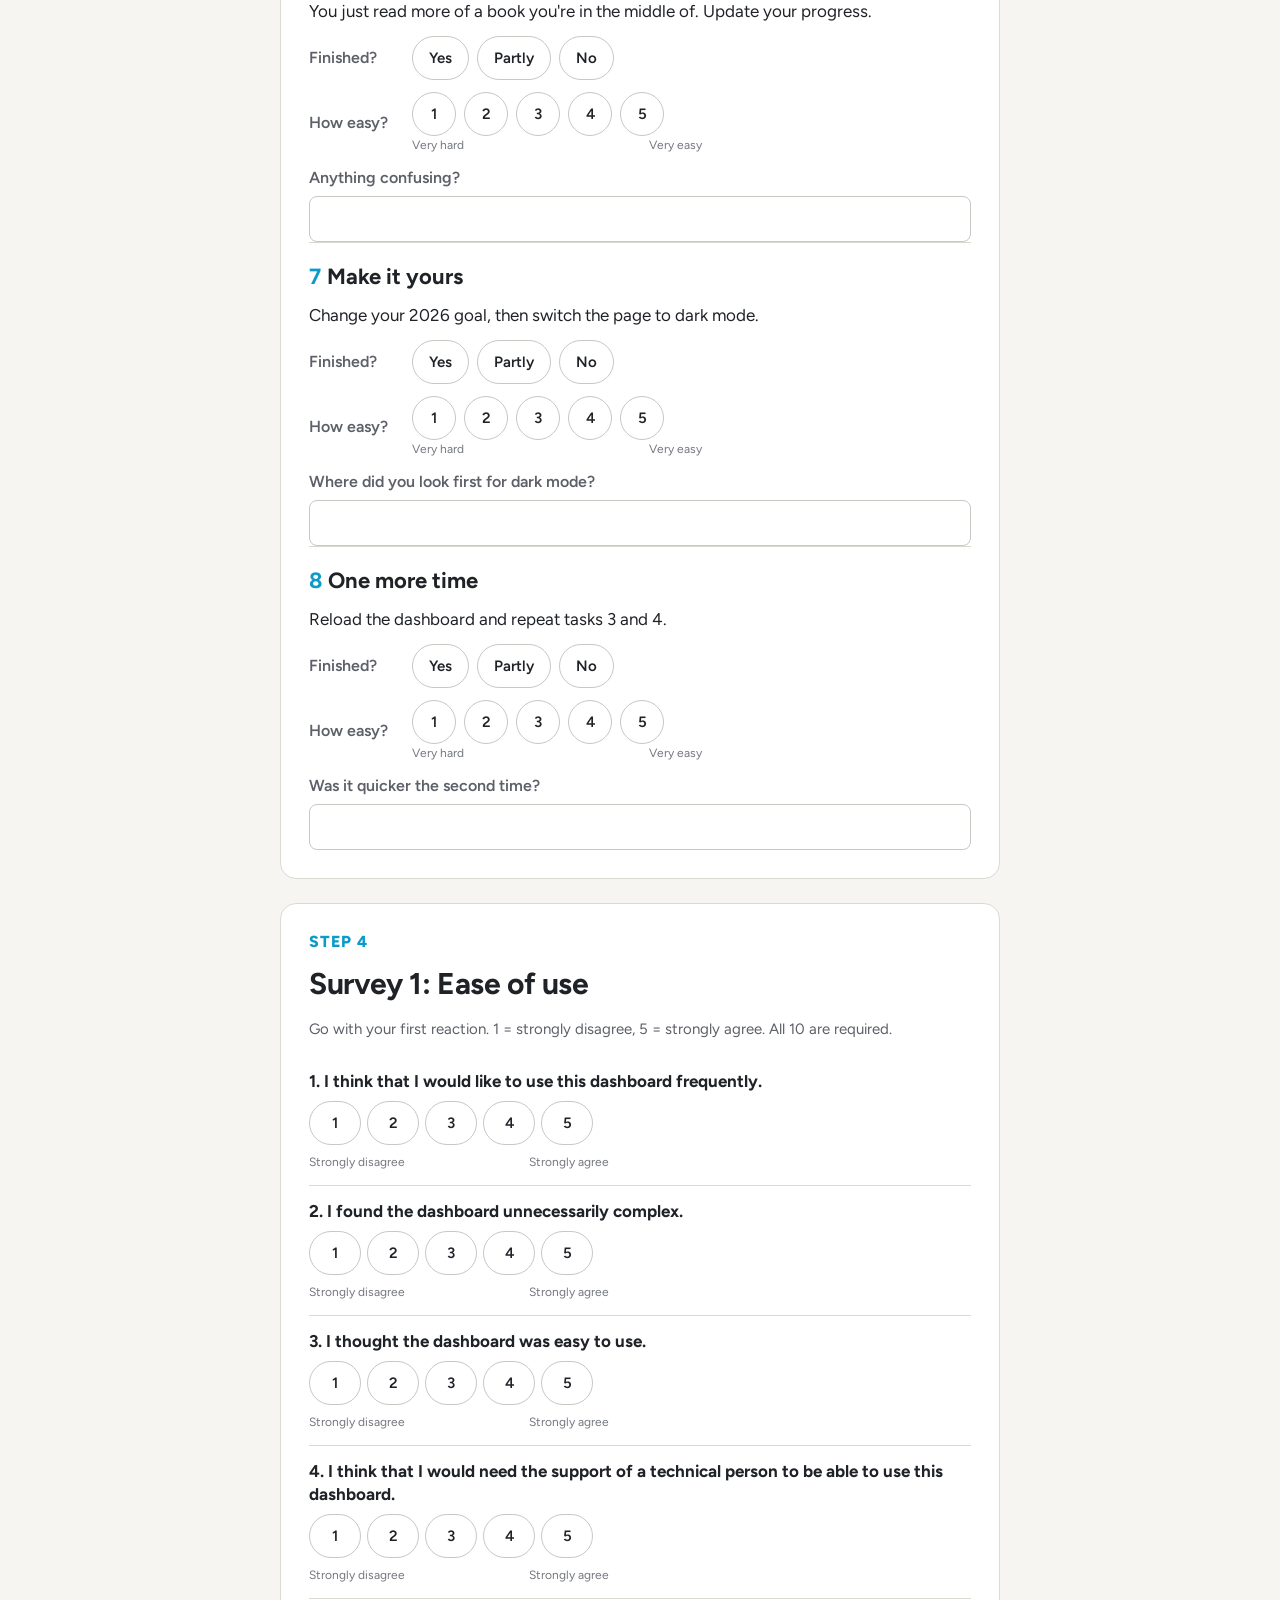
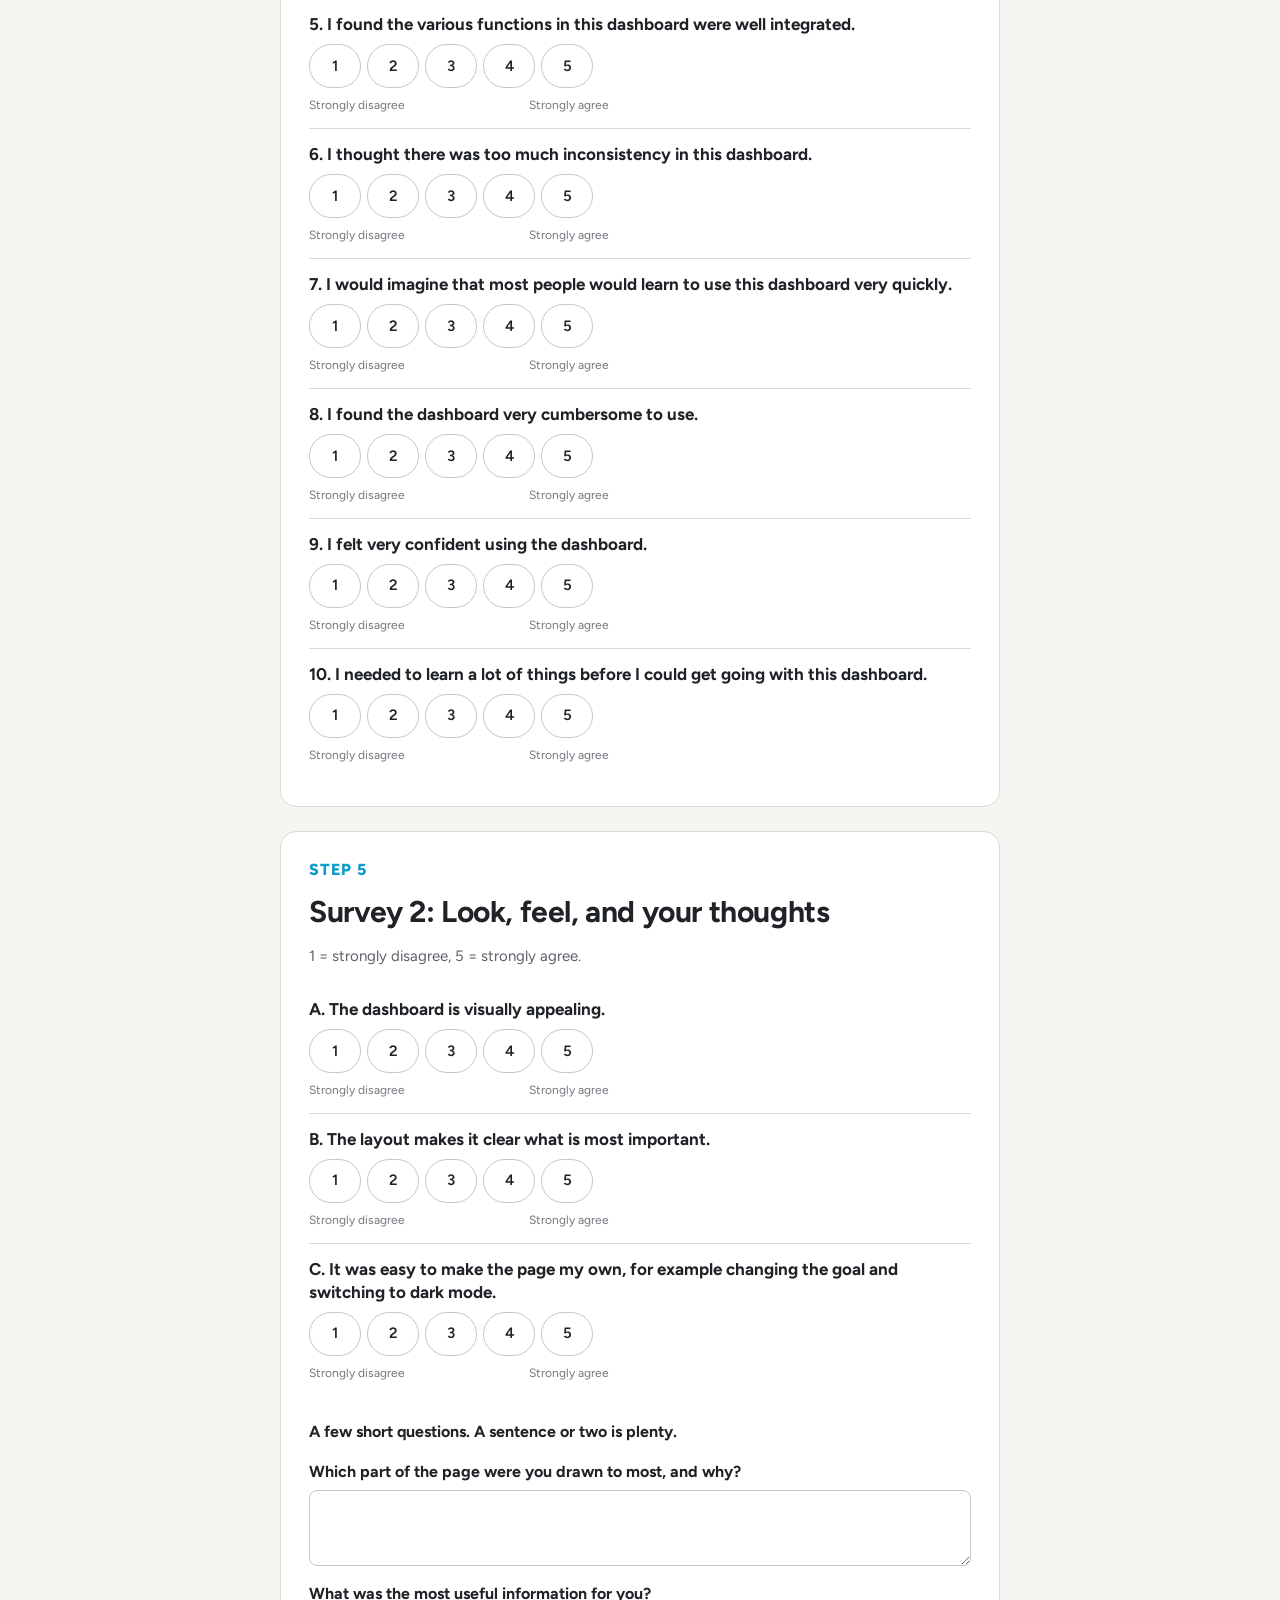
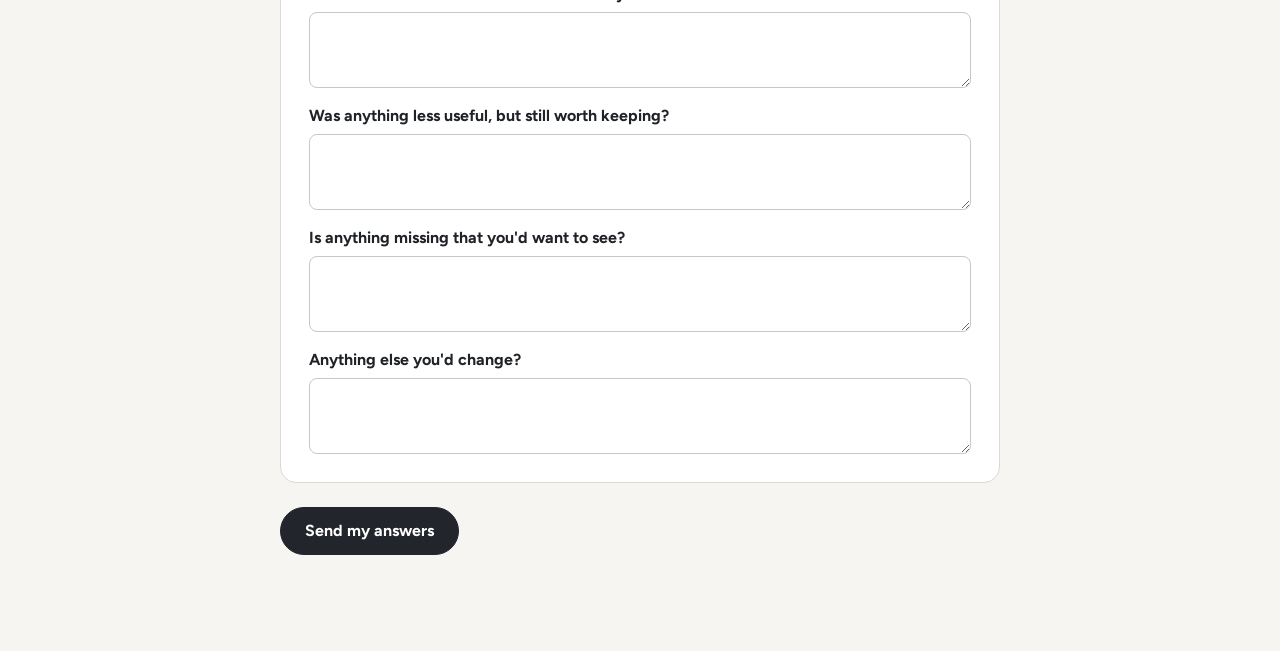
==== commit f4863ddd: "Updated instructions on user test page, added a start page on the dashboard, added a reading-stats p" ====
--- a/usabilitytest/index.html
+++ b/usabilitytest/index.html
@@ -125,7 +125,7 @@
   var DASH = "the dashboard";
   var TASKS = [
     { key: "t1", title: "Find your stats",
-      text: "Before you scroll, look at the top of the page. Goodreads now has a stats page. Where would you click to find it? Try it.",
+      text: "Goodreads now has a stats page. Where would you click on this start page (minus the content) to find it? There are several ways to accomplish this.",
       notes: "Where did you click first?" },
     { key: "t2", title: "Check in on your reading",
       text: "Find how many books you've read in total, and how you're doing on this year's goal.",
--- a/usabilitytest/styles.css
+++ b/usabilitytest/styles.css
@@ -12,17 +12,17 @@
 .masthead { display: flex; align-items: baseline; gap: 12px; }
 .wordmark { font-family: var(--font-serif); font-weight: 600; font-size: 24px; }
 .eyebrow { font-size: 12px; font-weight: 700; letter-spacing: 0.08em; text-transform: uppercase; color: var(--text-tertiary); }
-h1 { font-family: var(--font-serif); font-weight: 600; font-size: clamp(28px, 5vw, 40px); line-height: 1.15; letter-spacing: -0.5px; margin-top: 4px; }
-.lead { font-size: 19px; color: var(--text-secondary); margin-top: 8px; }
+h1 { font-family: var(--font-serif); font-weight: 600; font-size: clamp(36px, 6vw, 48px); line-height: 1.1; letter-spacing: -0.8px; margin-top: 4px; }
+.lead { font-size: 20px; color: var(--text-secondary); margin-top: 8px; }
 
 .card { background: var(--bg-surface); border: 1px solid var(--border-default); border-radius: var(--radius-lg); padding: 28px; display: flex; flex-direction: column; gap: 16px; }
-.card h2 { font-size: 24px; font-weight: 700; letter-spacing: -0.3px; }
-.card .step { font-size: 13px; font-weight: 700; color: var(--text-stat); letter-spacing: 0.04em; text-transform: uppercase; }
+.card h2 { font-size: 30px; font-weight: 700; letter-spacing: -0.4px; line-height: 1.15; }
+.card .step { font-size: 16px; font-weight: 800; color: var(--text-stat); letter-spacing: 0.06em; text-transform: uppercase; line-height: 1.2; }
 .muted { color: var(--text-secondary); font-size: 15px; }
 ul.plain { margin: 0; padding-left: 20px; display: flex; flex-direction: column; gap: 6px; }
 
 .field { display: flex; flex-direction: column; gap: 6px; }
-.label { font-weight: 700; font-size: 15px; }
+.label { font-weight: 700; font-size: 16px; }
 .req { color: var(--text-tertiary); font-weight: 500; }
 input[type=text], textarea { width: 100%; padding: 10px 12px; border: 1px solid var(--border-strong); border-radius: var(--radius-md); background: var(--bg-surface); font-size: 16px; }
 textarea { min-height: 76px; resize: vertical; }
@@ -52,7 +52,7 @@
 
 .task { border-top: 1px solid var(--border-default); padding-top: 20px; display: flex; flex-direction: column; gap: 12px; }
 .task:first-of-type { border-top: 0; padding-top: 0; }
-.task h3 { font-size: 18px; font-weight: 700; }
+.task h3 { font-size: 22px; font-weight: 700; line-height: 1.25; }
 .task h3 span { color: var(--text-stat); margin-right: 6px; }
 .task-notes-label { font-weight: 600; color: var(--text-secondary); }
 .row2 { display: grid; grid-template-columns: auto 1fr; gap: 12px 24px; align-items: center; }
@@ -60,7 +60,7 @@
 
 .scale-q { display: flex; flex-direction: column; gap: 8px; padding: 14px 0; border-top: 1px solid var(--border-default); }
 .scale-q:first-of-type { border-top: 0; }
-.scale-q p { font-weight: 600; }
+.scale-q p { font-size: 17px; font-weight: 700; line-height: 1.35; }
 .scale-ends { display: flex; justify-content: space-between; max-width: 300px; font-size: 12px; color: var(--text-tertiary); }
 .scale-task-ends { max-width: 290px; }
 .scale .choices { gap: 6px; }
@@ -75,6 +75,10 @@
 @media (max-width: 599px) {
   .wrap { padding: 20px 14px 72px; gap: 16px; }
   .card { padding: 20px 16px; }
+  h1 { font-size: 36px; }
+  .card h2 { font-size: 28px; }
+  .card .step { font-size: 16px; }
+  .task h3 { font-size: 20px; }
   .format-cards { grid-template-columns: 1fr; }
   .row2 { grid-template-columns: 1fr; gap: 6px; }
   .scale .choice span { width: 48px; }
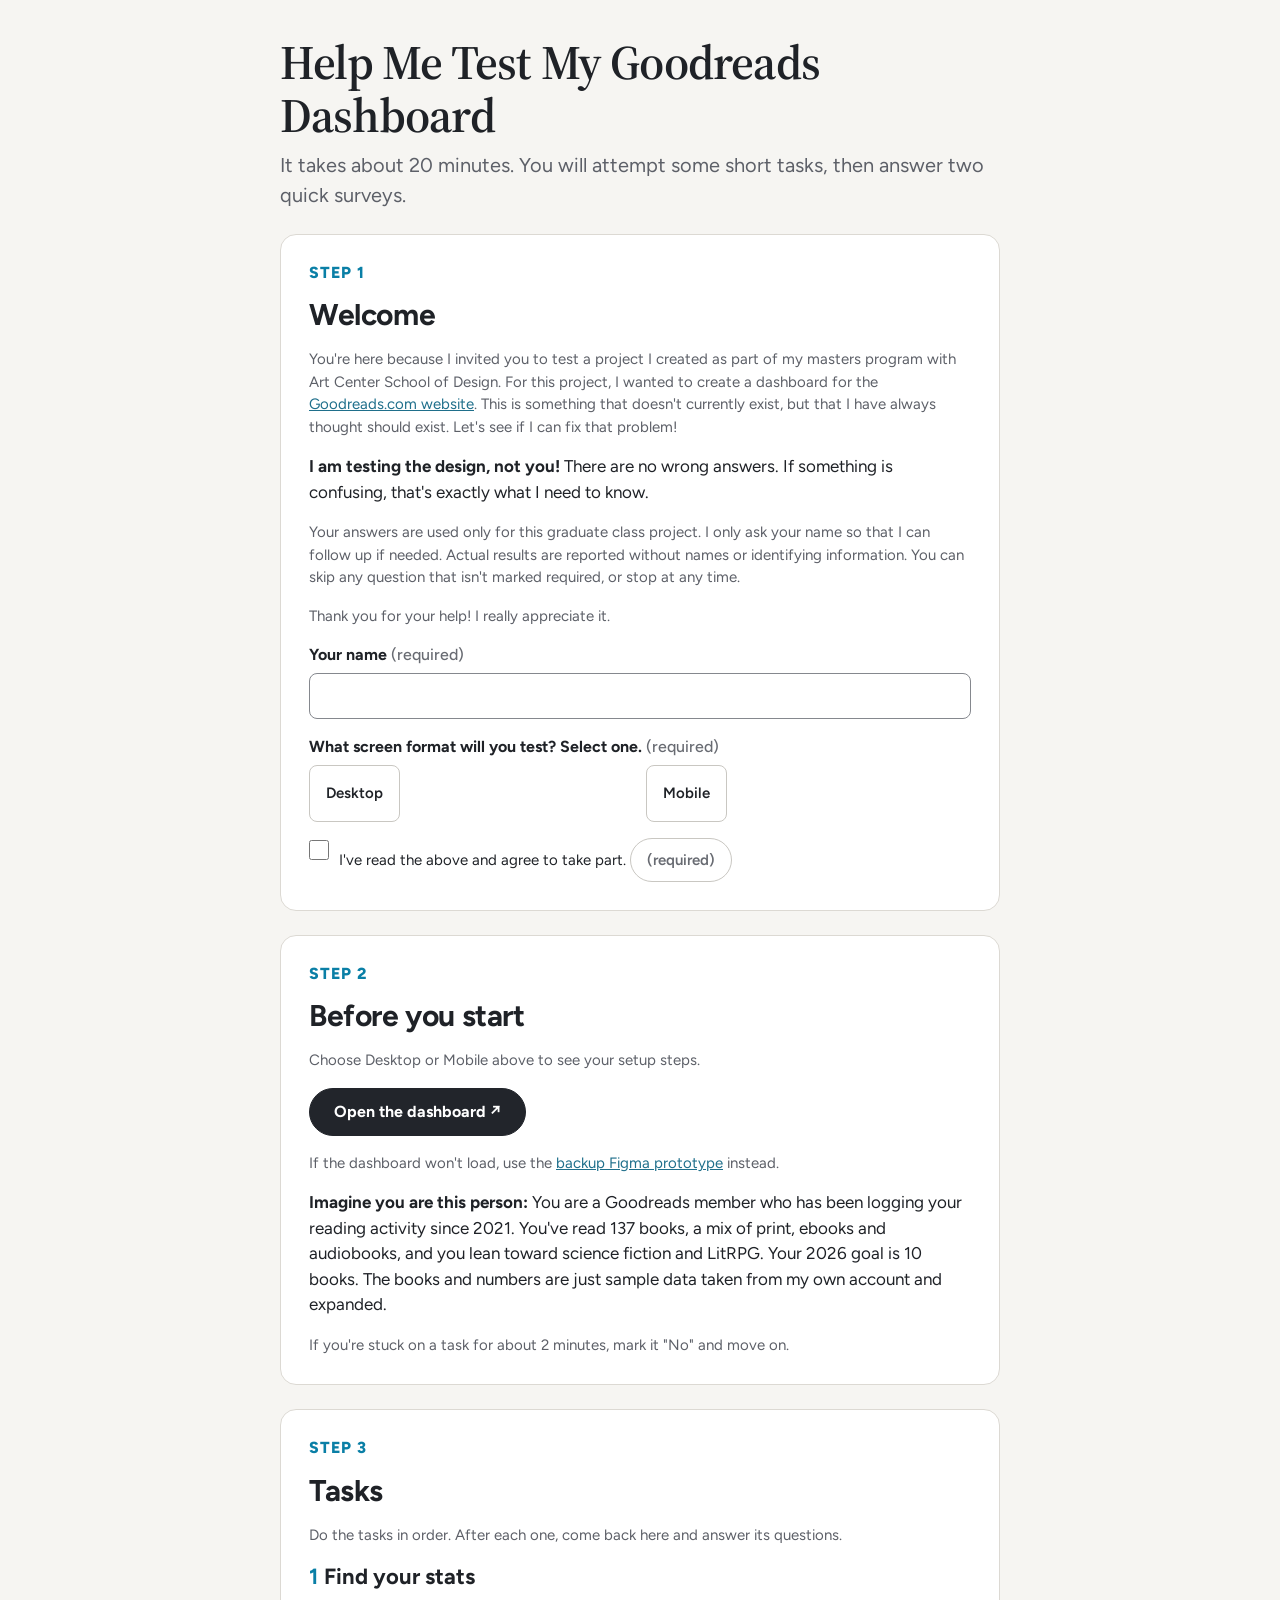
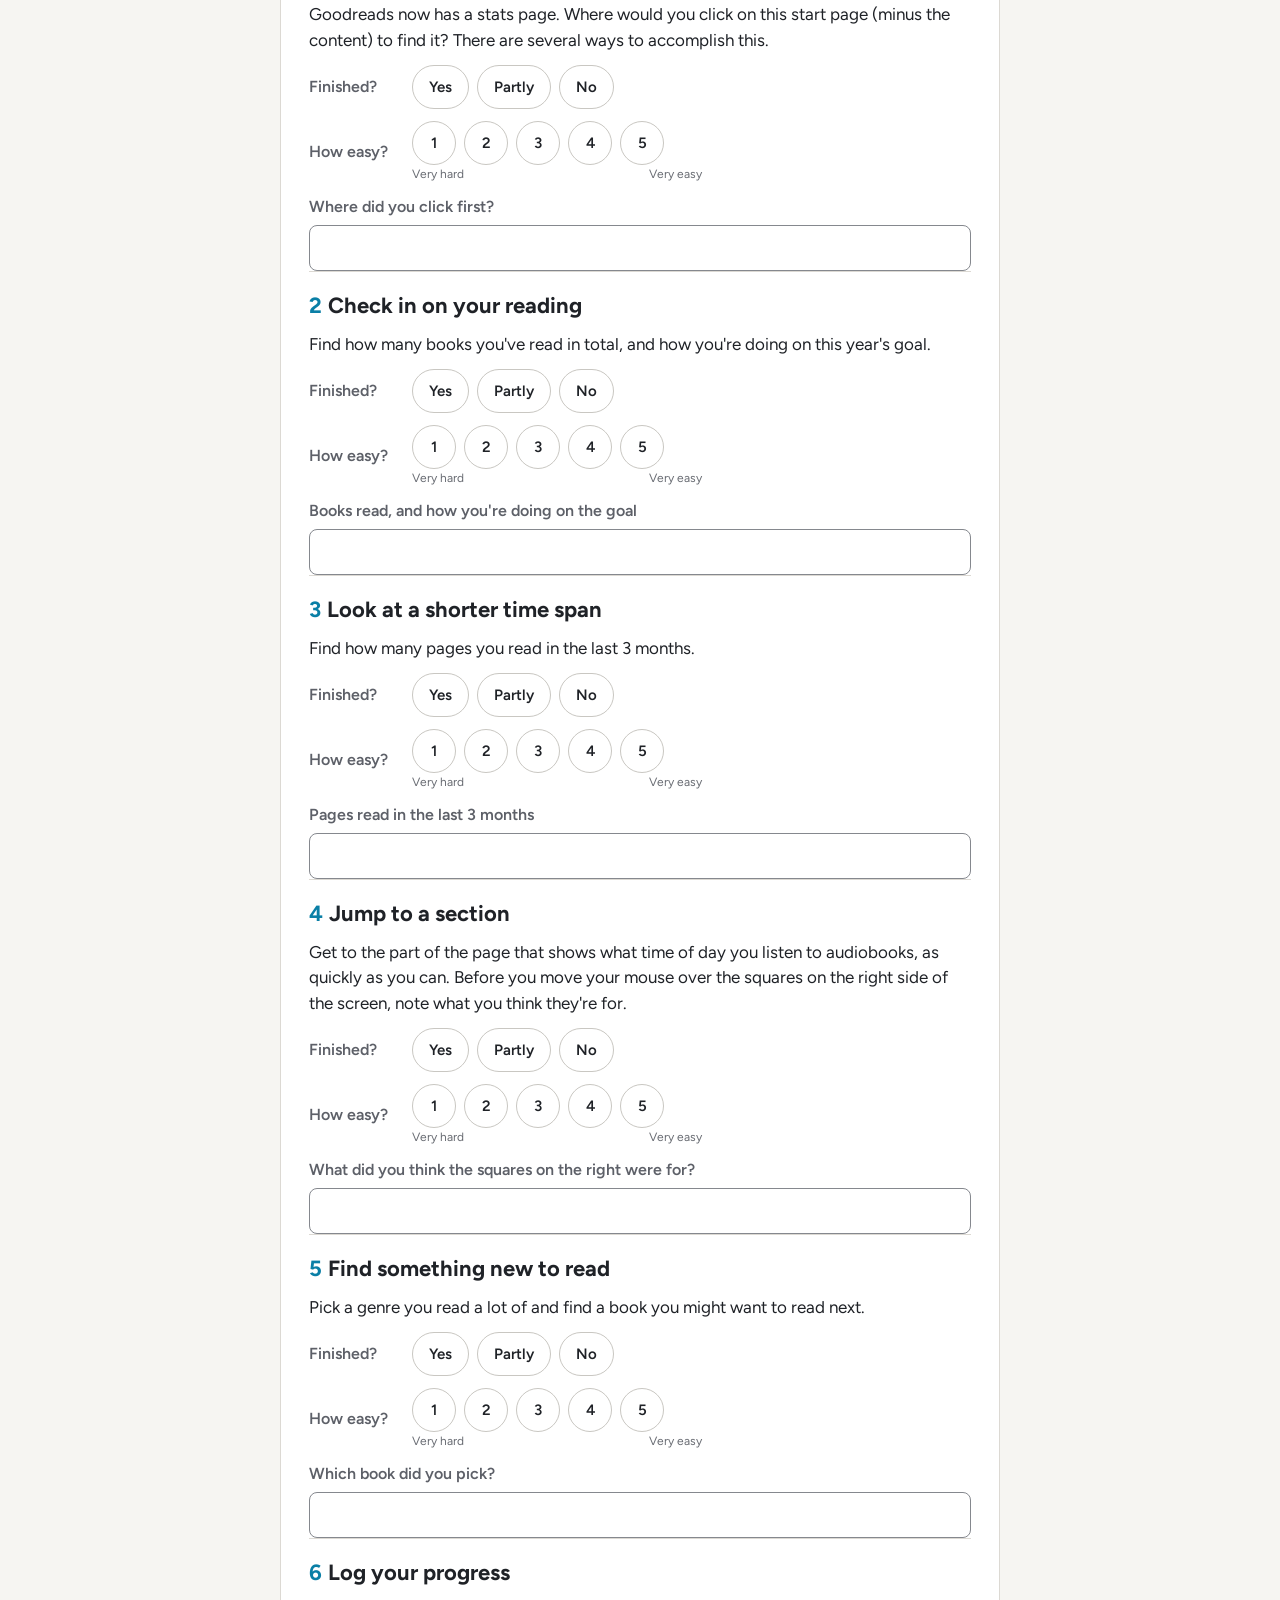
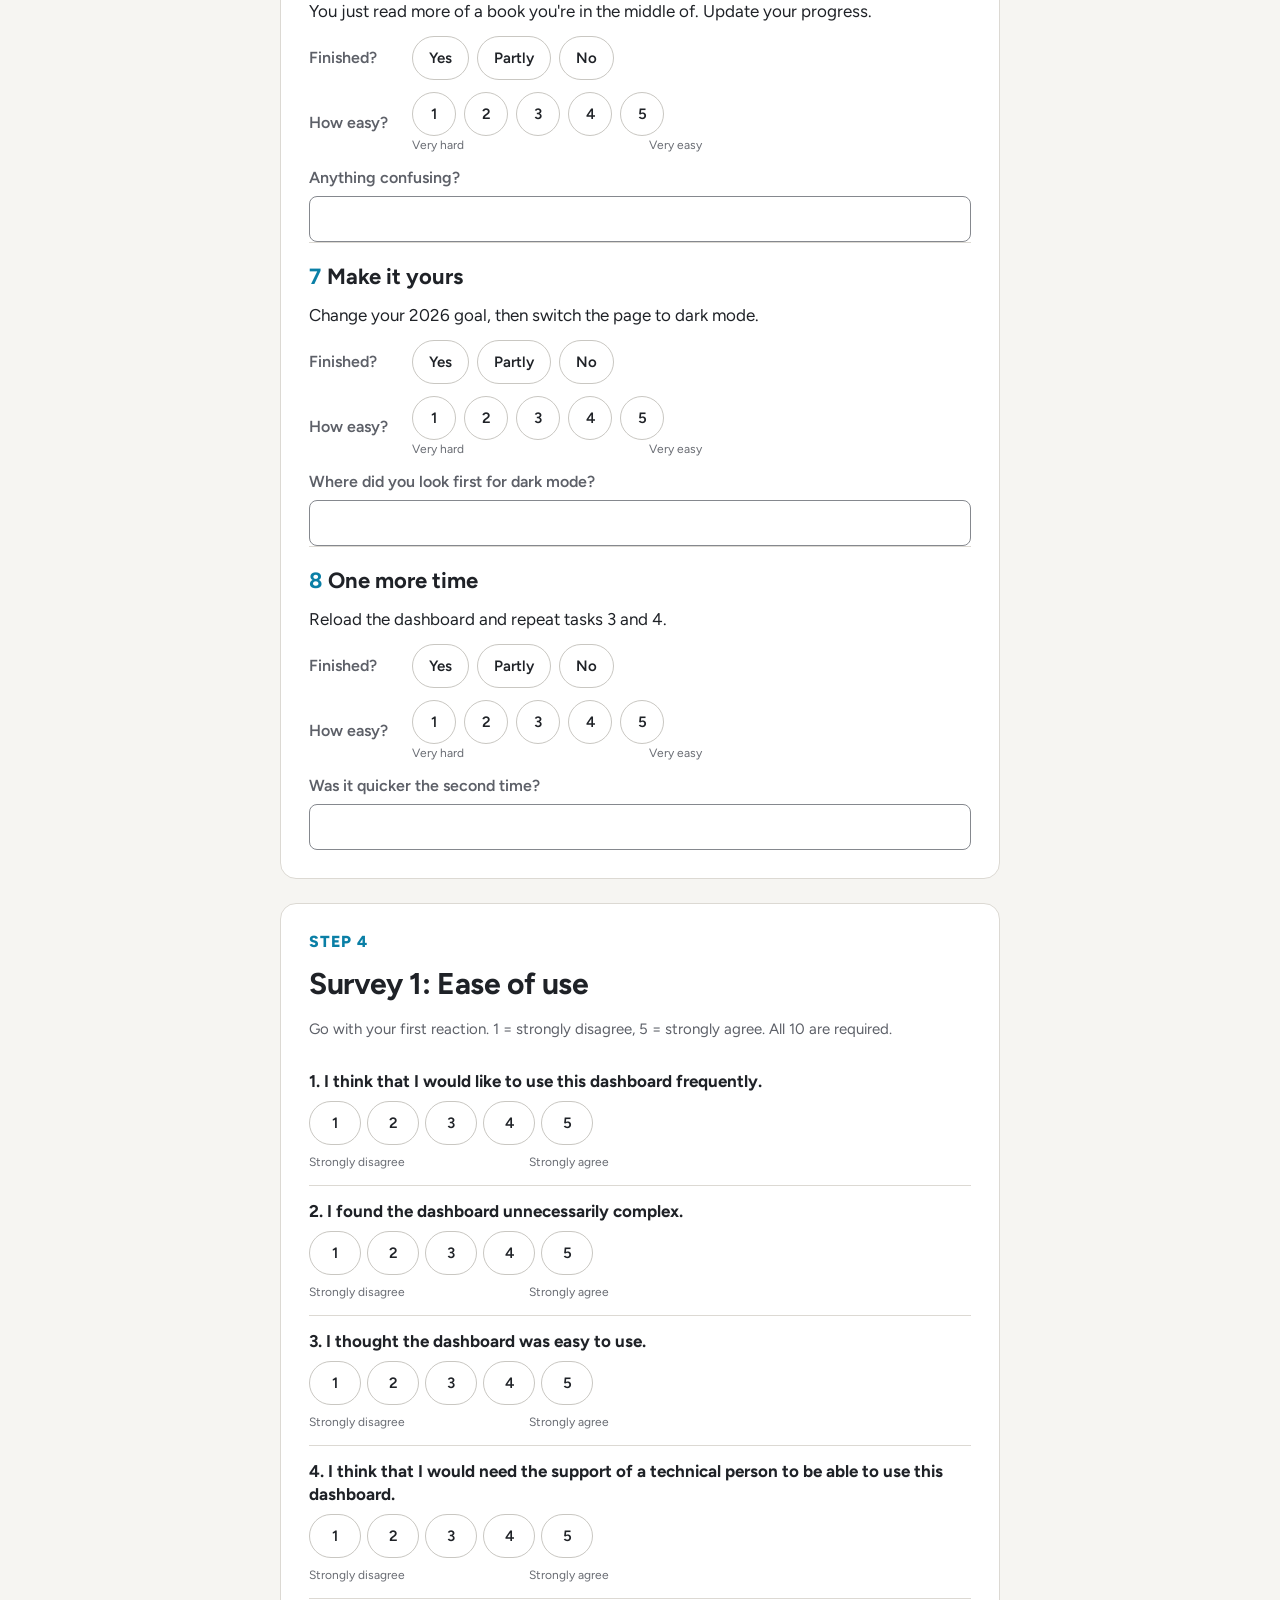
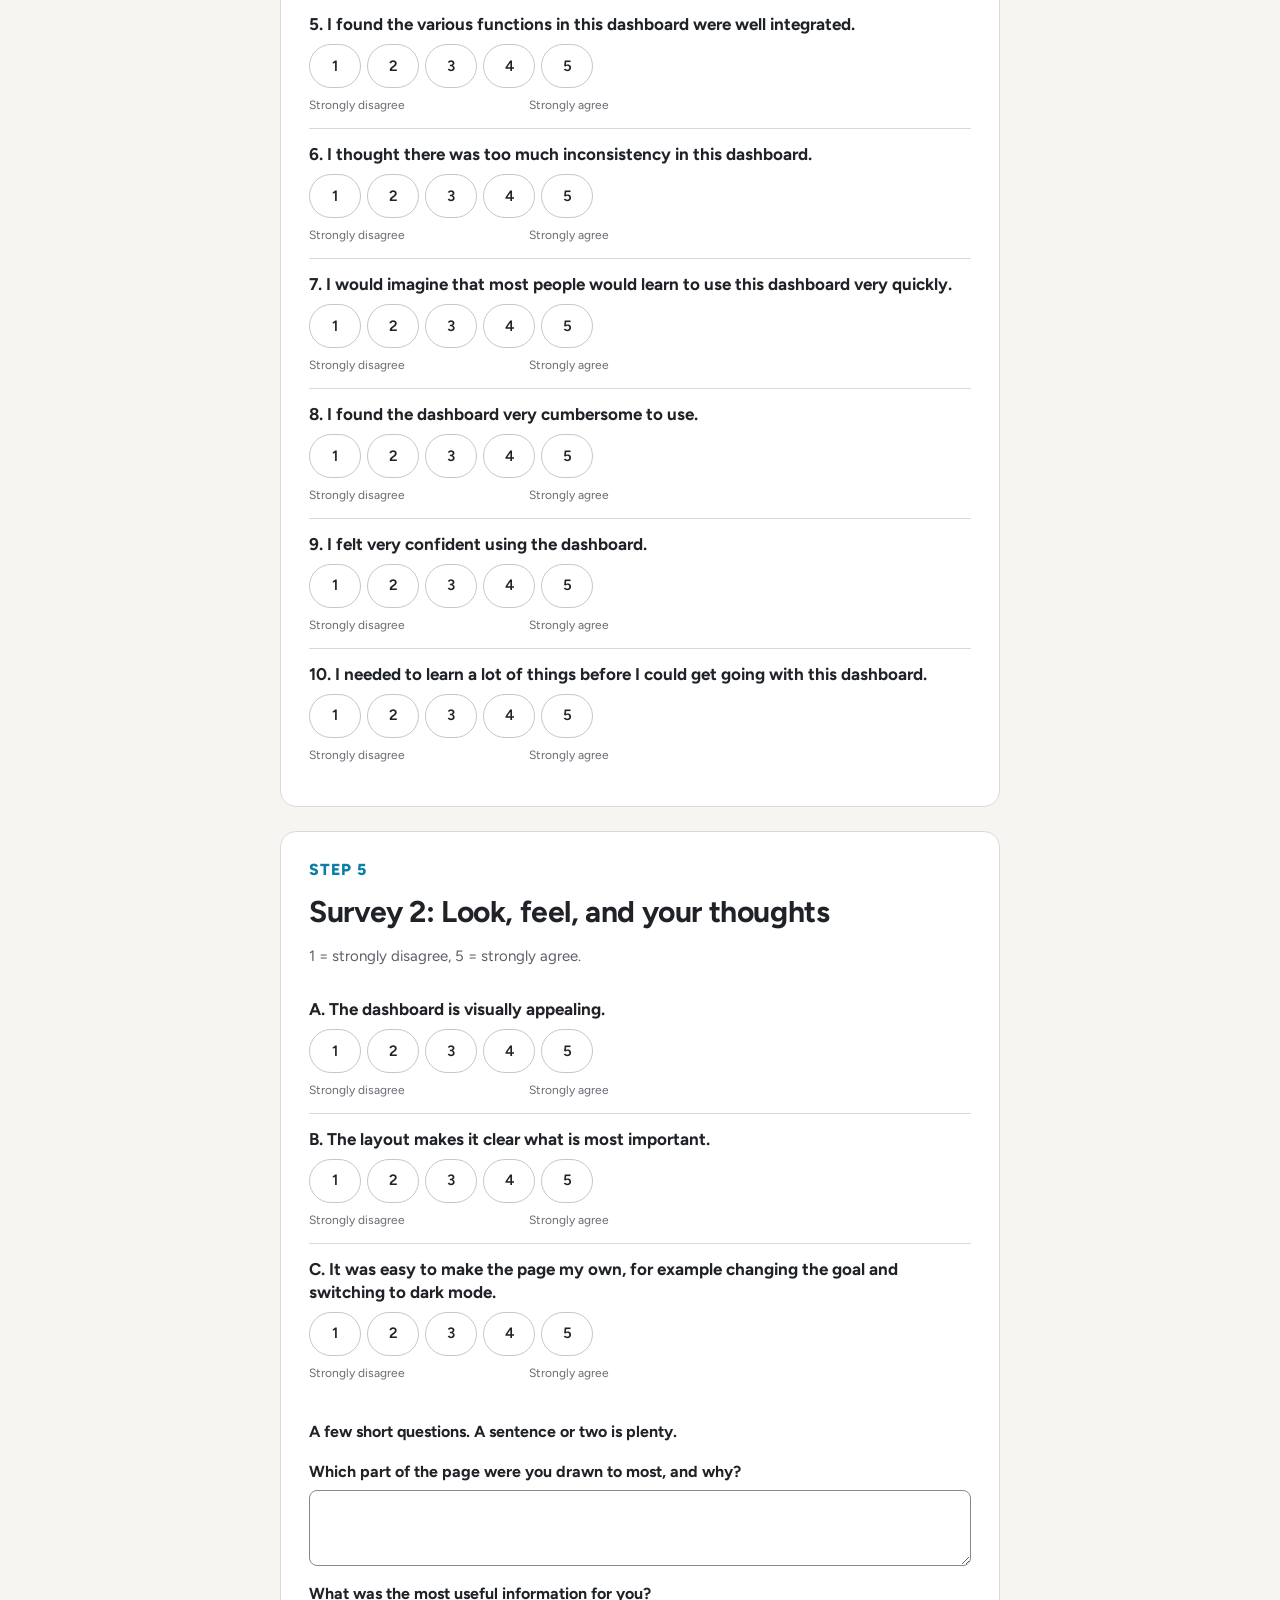
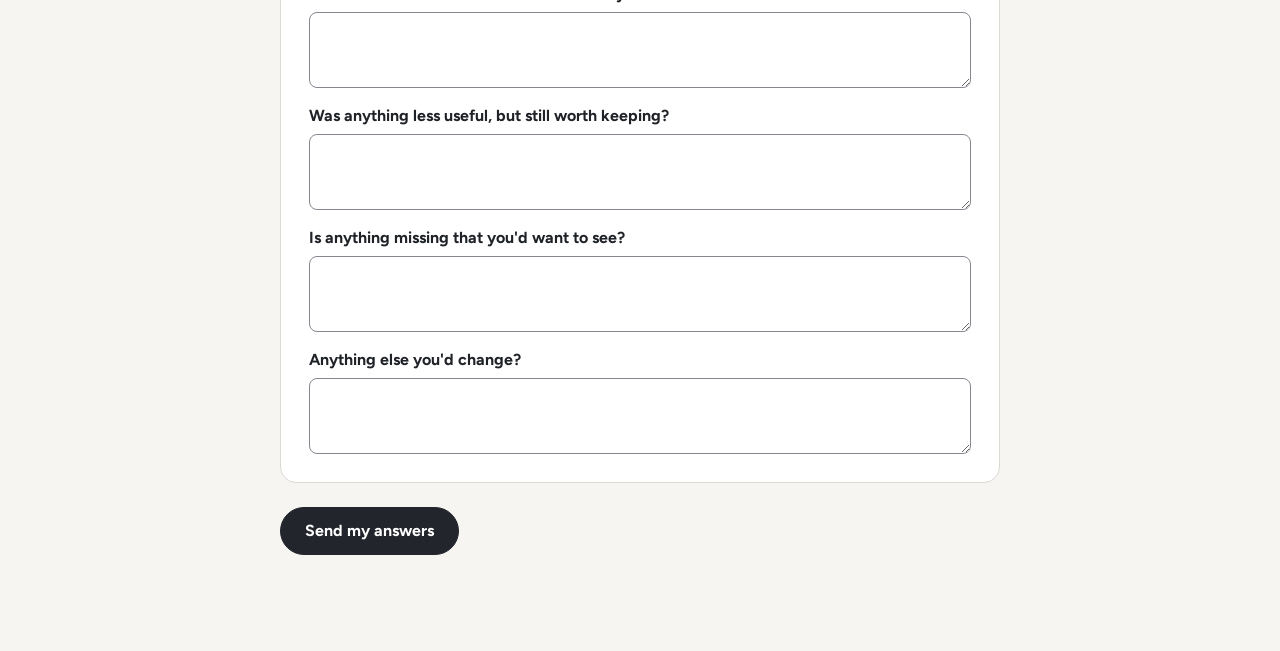
==== commit 4171b31c: "Updated for accessibility. Updated the Top Genres section to display vertically at mobile sizes." ====
--- a/usabilitytest/index.html
+++ b/usabilitytest/index.html
@@ -104,7 +104,7 @@
       </section>
 
       <section class="submit-bar">
-        <p class="error" data-error hidden></p>
+        <p class="error" data-error role="alert" hidden></p>
         <button class="button" type="submit" data-submit>Send my answers</button>
         <p class="muted" data-preview-note hidden></p>
       </section>
@@ -244,7 +244,7 @@
     save();
     if (e.target.name === "format") applyFormat();
     var f = e.target.closest("[data-field]");
-    if (f) f.classList.remove("invalid");
+    if (f) setFieldError(f, false);
   });
   form.addEventListener("change", function (e) { save(); if (e.target.name === "format") applyFormat(); });
 
@@ -265,16 +265,35 @@
     return String(total * 2.5);
   }
 
+  // Mark a required question as missing: text message, aria-invalid, and the red outline (WCAG 3.3.1, 1.4.1).
+  function setFieldError(f, on) {
+    f.classList.toggle("invalid", on);
+    var msg = f.querySelector(".field-error");
+    var target = f.querySelector('[role="radiogroup"], input[type="text"], input[type="checkbox"]');
+    if (on && !msg) {
+      msg = document.createElement("p");
+      msg.className = "field-error";
+      msg.id = "err-" + f.getAttribute("data-field");
+      msg.textContent = "Please answer this question.";
+      f.appendChild(msg);
+    }
+    if (msg) msg.hidden = !on;
+    if (target) {
+      if (on) { target.setAttribute("aria-invalid", "true"); target.setAttribute("aria-describedby", "err-" + f.getAttribute("data-field")); }
+      else { target.removeAttribute("aria-invalid"); target.removeAttribute("aria-describedby"); }
+    }
+  }
+
   form.addEventListener("submit", function (e) {
     e.preventDefault();
     var required = ["name", "format", "consent"];
     for (var i = 1; i <= 10; i++) required.push("sus" + i);
     LOOK.forEach(function (l) { if (l[2]) required.push(l[0]); });
     var missing = required.filter(function (n) { return !value(n); });
-    $$("[data-field]").forEach(function (f) { f.classList.toggle("invalid", missing.indexOf(f.getAttribute("data-field")) >= 0); });
+    $$("[data-field]").forEach(function (f) { setFieldError(f, missing.indexOf(f.getAttribute("data-field")) >= 0); });
     var err = $("[data-error]");
     if (missing.length) {
-      err.textContent = "Please answer the " + missing.length + (missing.length === 1 ? " required question" : " required questions") + " marked in red.";
+      err.textContent = "Please answer the " + missing.length + (missing.length === 1 ? " required question" : " required questions") + ". Each one is marked \"Please answer this question\".";
       err.hidden = false;
       var first = $('[data-field="' + missing[0] + '"]');
       first.scrollIntoView({ behavior: "smooth", block: "center" });
--- a/css/tokens.css
+++ b/css/tokens.css
@@ -11,12 +11,14 @@
   --bg-cover: #e8e6e1;
   --text-primary: #1f2227;
   --text-secondary: #5d6068;
-  --text-tertiary: #74777e;
+  --text-tertiary: #686b72;      /* 5.3:1 on white, 4.9:1 on page (WCAG 1.4.3) */
+  --text-accent: #0a7fa6;        /* blue for small text: 4.6:1 on white */
   --text-inverse: #ffffff;
   --text-link: #1f6f8b;
   --text-stat: #0b9bc9;
   --border-default: #dcd9d3;
   --border-strong: #c9c7c2;
+  --border-control: #85888e;     /* 3:1 edge for fields, outlined controls, inactive pills (WCAG 1.4.11) */
   --action-primary: #22252b;
   --action-on-primary: #ffffff;
   --action-secondary: #ffffff;
@@ -28,6 +30,9 @@
   --data-track: #edebe7;
   --focus-ring: #1f6f8b;
   --star: #f5a623;
+  --star-edge: #a16a00;          /* outline that gives yellow stars 3:1 against white */
+  --clock-soft: #3a8fb8;         /* listening clock wedges, 3:1 against their track */
+  --clock-peak: #08688a;
   --scrim: rgba(0, 0, 0, 0.55);
   --shadow-pop: 0 12px 32px rgba(20, 22, 26, 0.16), 0 2px 6px rgba(20, 22, 26, 0.08);
 
@@ -90,11 +95,13 @@
   --text-primary: #f2f2f0;
   --text-secondary: #b4b6bc;
   --text-tertiary: #8b8e95;
+  --text-accent: #0ba2d1;
   --text-inverse: #131417;
   --text-link: #8cc5da;
   --text-stat: #0ba2d1;
   --border-default: #2e3036;
   --border-strong: #4a4d54;
+  --border-control: #6a6d75;
   --action-primary: #f2f2f0;
   --action-on-primary: #131417;
   --action-secondary: #1c1d21;
@@ -106,5 +113,8 @@
   --data-track: #2e3036;
   --focus-ring: #8cc5da;
   --star: #e4ae3a;
+  --star-edge: #e4ae3a;
+  --clock-soft: #1688b3;
+  --clock-peak: #5cc3ec;
   --shadow-pop: 0 12px 32px rgba(0, 0, 0, 0.5);
 }
--- a/usabilitytest/styles.css
+++ b/usabilitytest/styles.css
@@ -17,14 +17,14 @@
 
 .card { background: var(--bg-surface); border: 1px solid var(--border-default); border-radius: var(--radius-lg); padding: 28px; display: flex; flex-direction: column; gap: 16px; }
 .card h2 { font-size: 30px; font-weight: 700; letter-spacing: -0.4px; line-height: 1.15; }
-.card .step { font-size: 16px; font-weight: 800; color: var(--text-stat); letter-spacing: 0.06em; text-transform: uppercase; line-height: 1.2; }
+.card .step { font-size: 16px; font-weight: 800; color: var(--text-accent); letter-spacing: 0.06em; text-transform: uppercase; line-height: 1.2; }
 .muted { color: var(--text-secondary); font-size: 15px; }
 ul.plain { margin: 0; padding-left: 20px; display: flex; flex-direction: column; gap: 6px; }
 
 .field { display: flex; flex-direction: column; gap: 6px; }
 .label { font-weight: 700; font-size: 16px; }
 .req { color: var(--text-tertiary); font-weight: 500; }
-input[type=text], textarea { width: 100%; padding: 10px 12px; border: 1px solid var(--border-strong); border-radius: var(--radius-md); background: var(--bg-surface); font-size: 16px; }
+input[type=text], textarea { width: 100%; padding: 10px 12px; border: 1px solid var(--border-control); border-radius: var(--radius-md); background: var(--bg-surface); font-size: 16px; }
 textarea { min-height: 76px; resize: vertical; }
 .invalid input[type=text], .invalid .choices { outline: 2px solid #c4314b; outline-offset: 2px; border-radius: var(--radius-md); }
 .error { color: #c4314b; font-size: 14px; font-weight: 600; }
@@ -53,7 +53,7 @@
 .task { border-top: 1px solid var(--border-default); padding-top: 20px; display: flex; flex-direction: column; gap: 12px; }
 .task:first-of-type { border-top: 0; padding-top: 0; }
 .task h3 { font-size: 22px; font-weight: 700; line-height: 1.25; }
-.task h3 span { color: var(--text-stat); margin-right: 6px; }
+.task h3 span { color: var(--text-accent); margin-right: 6px; }
 .task-notes-label { font-weight: 600; color: var(--text-secondary); }
 .row2 { display: grid; grid-template-columns: auto 1fr; gap: 12px 24px; align-items: center; }
 .row2 .label { font-weight: 600; color: var(--text-secondary); }
@@ -83,3 +83,7 @@
   .row2 { grid-template-columns: 1fr; gap: 6px; }
   .scale .choice span { width: 48px; }
 }
+
+/* Per-question error text (WCAG 3.3.1) */
+.field-error { color: #c4314b; font-size: 14px; font-weight: 600; margin: 4px 0 0; }
+:root[data-theme="dark"] .field-error { color: #ff8a9b; }
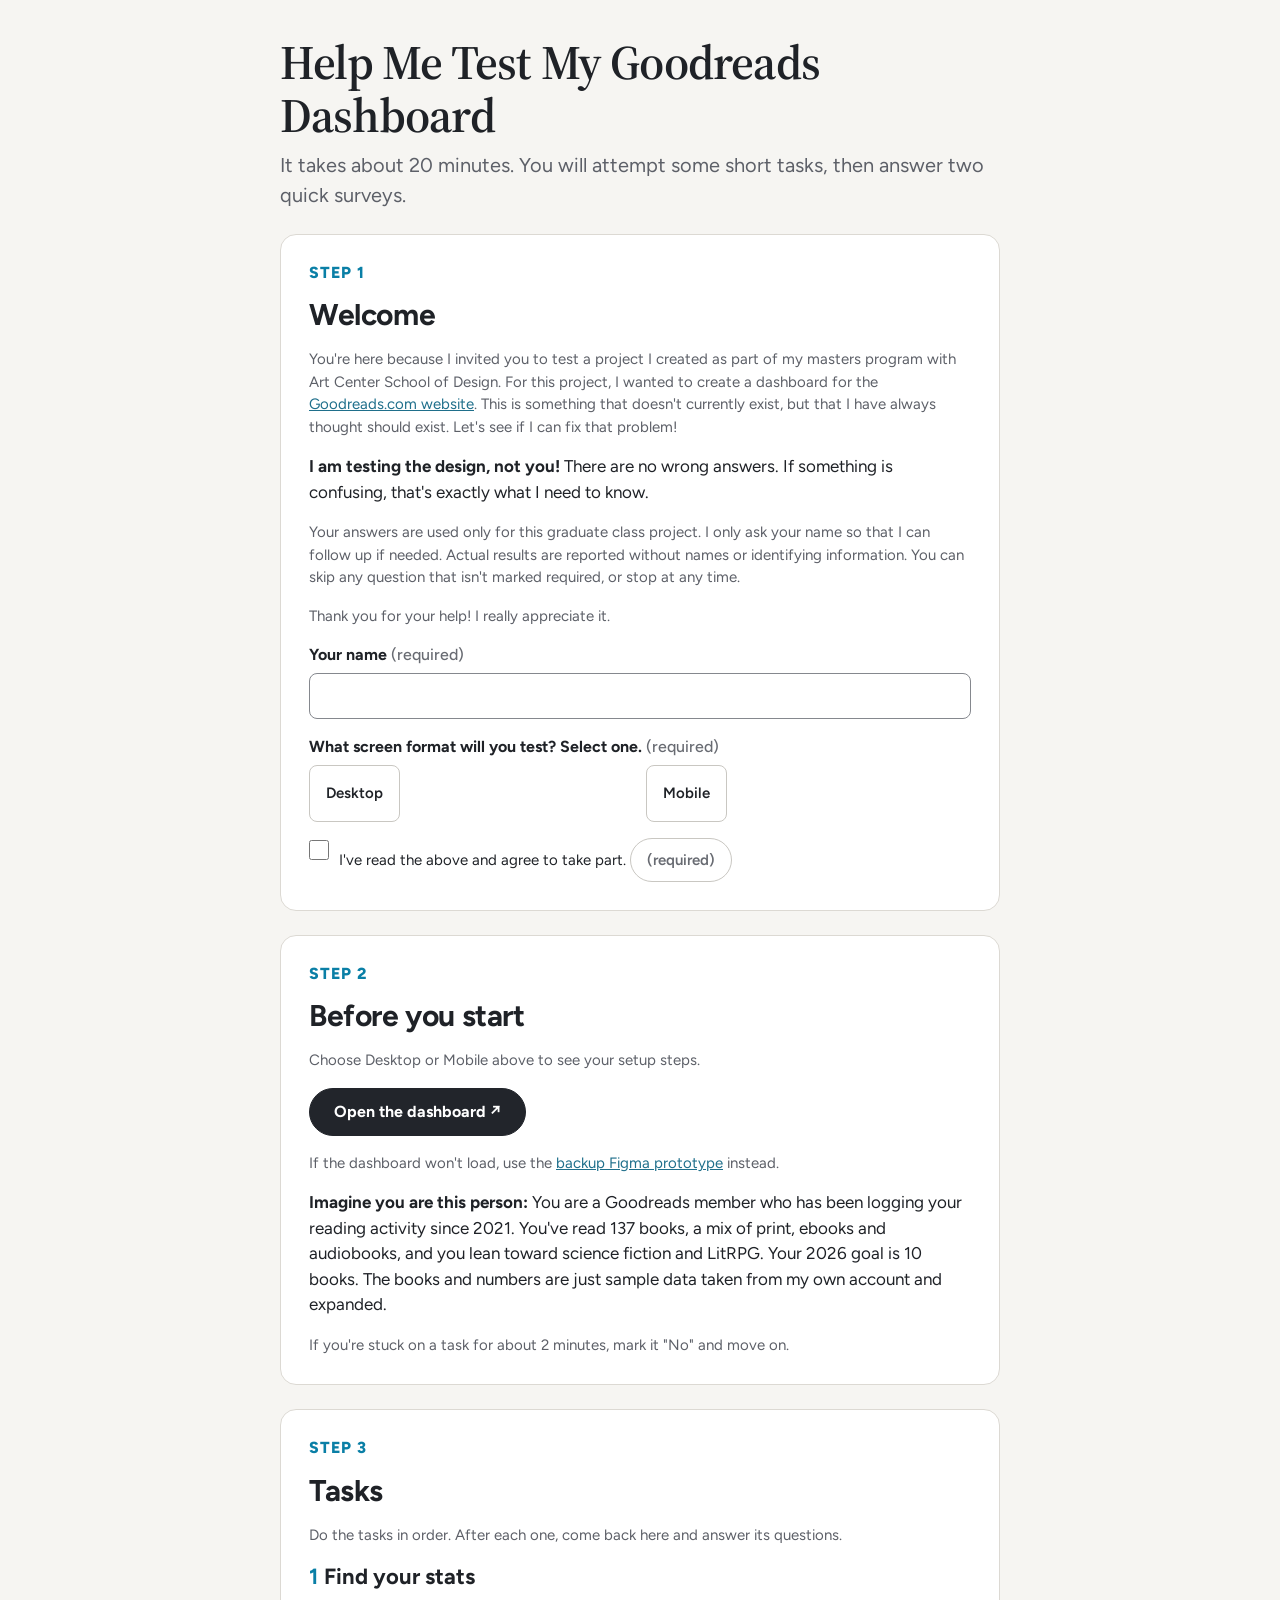
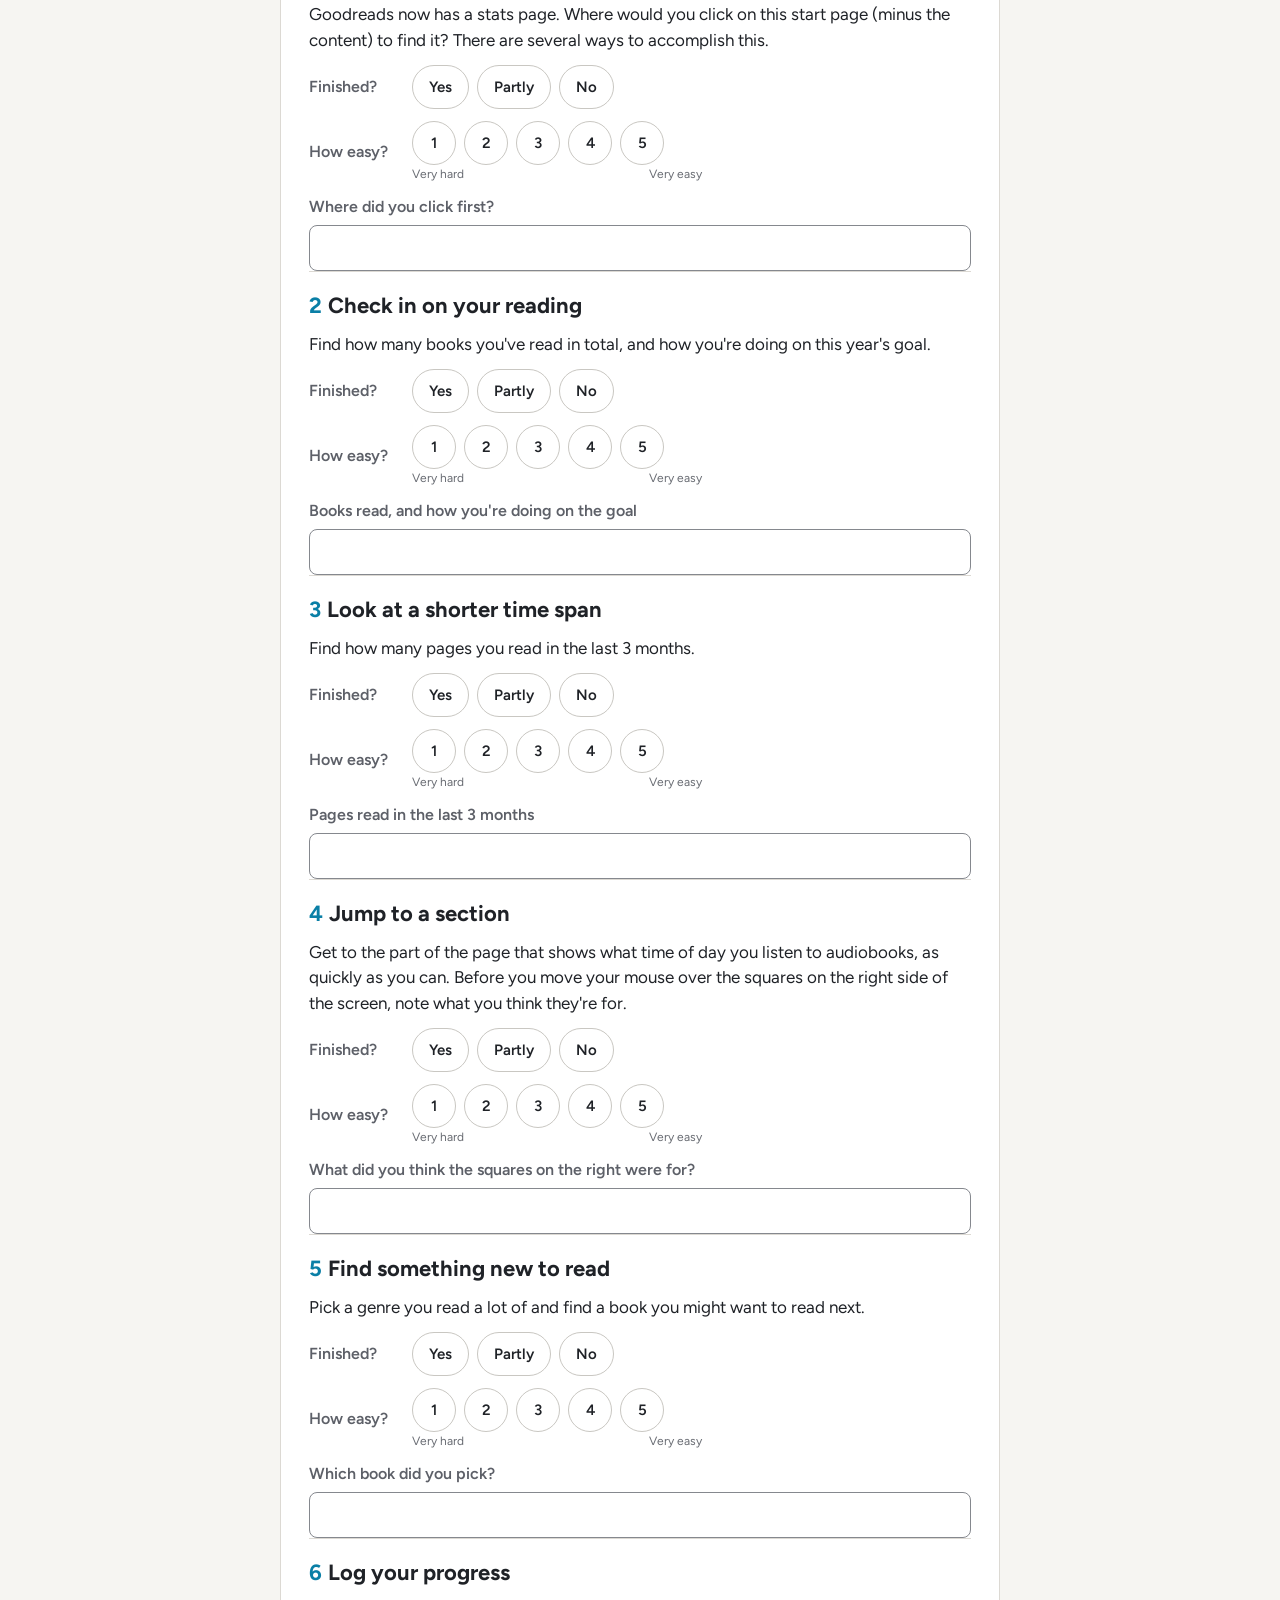
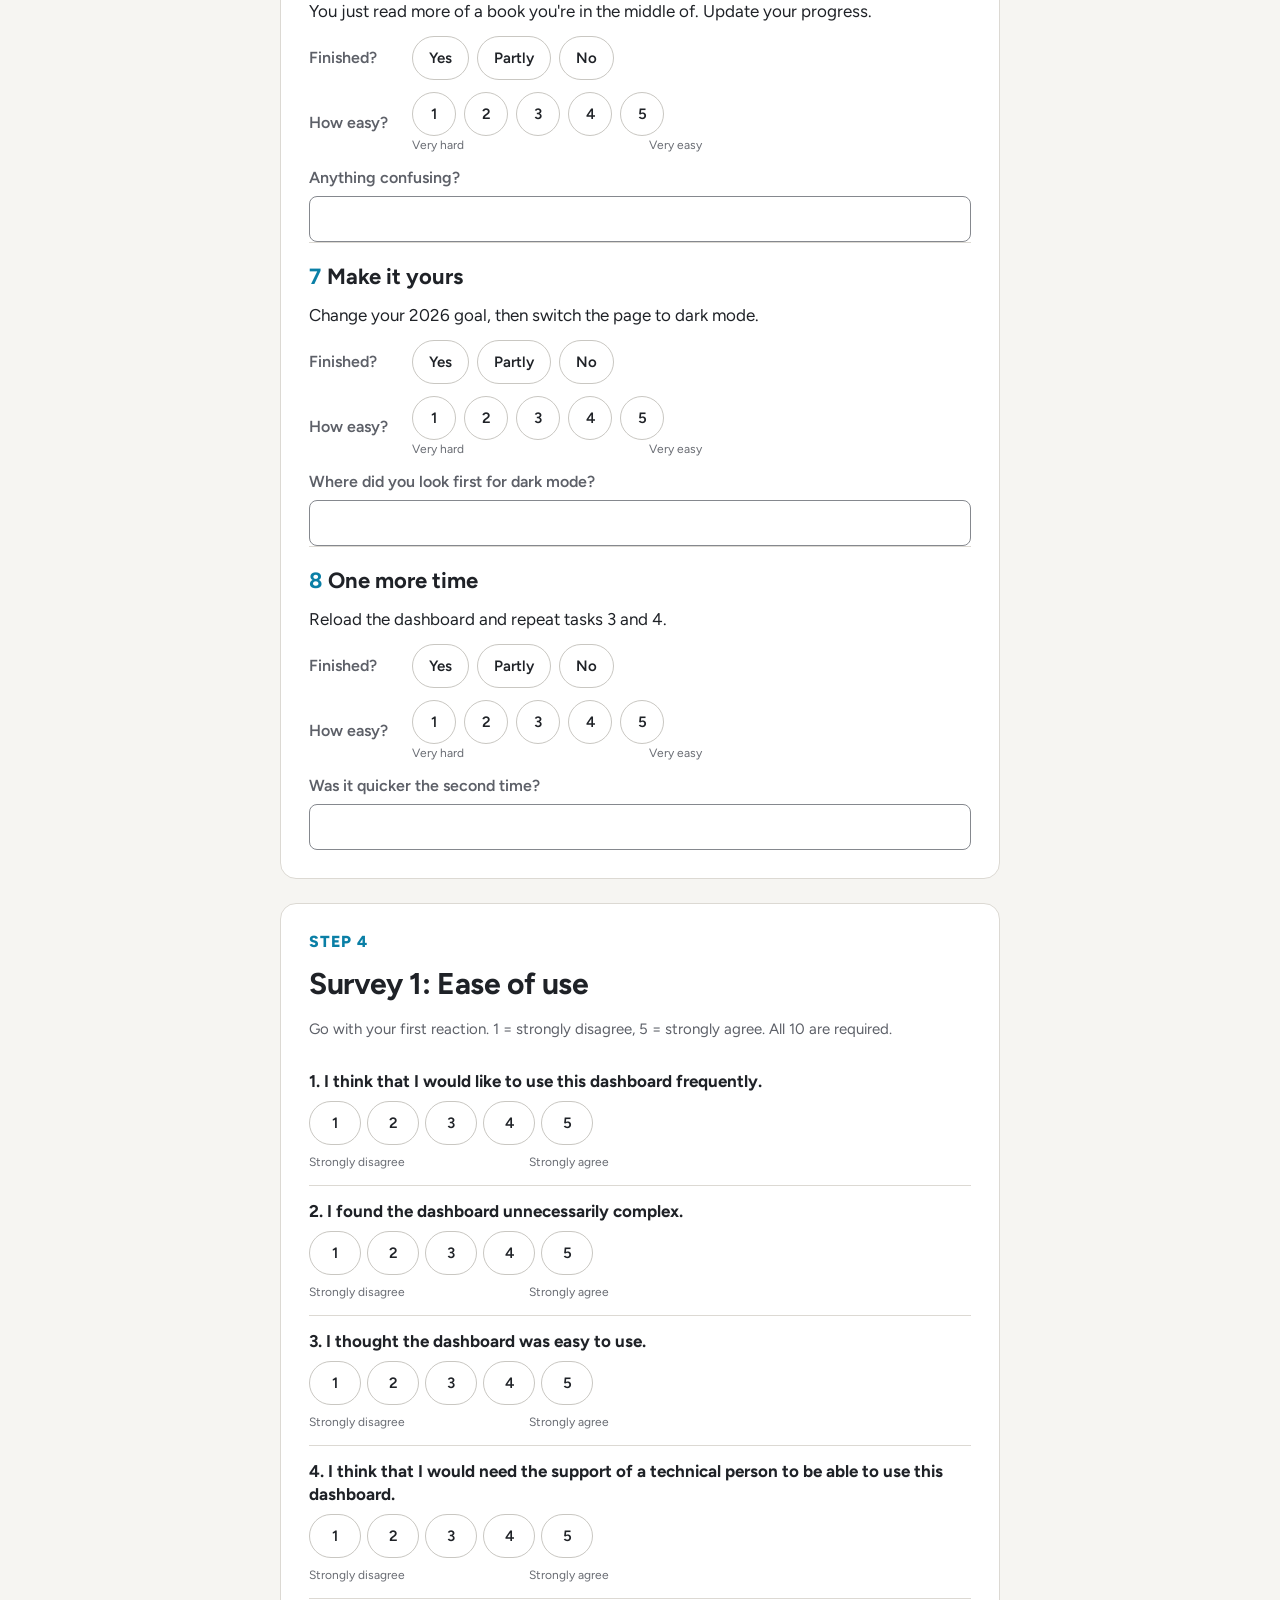
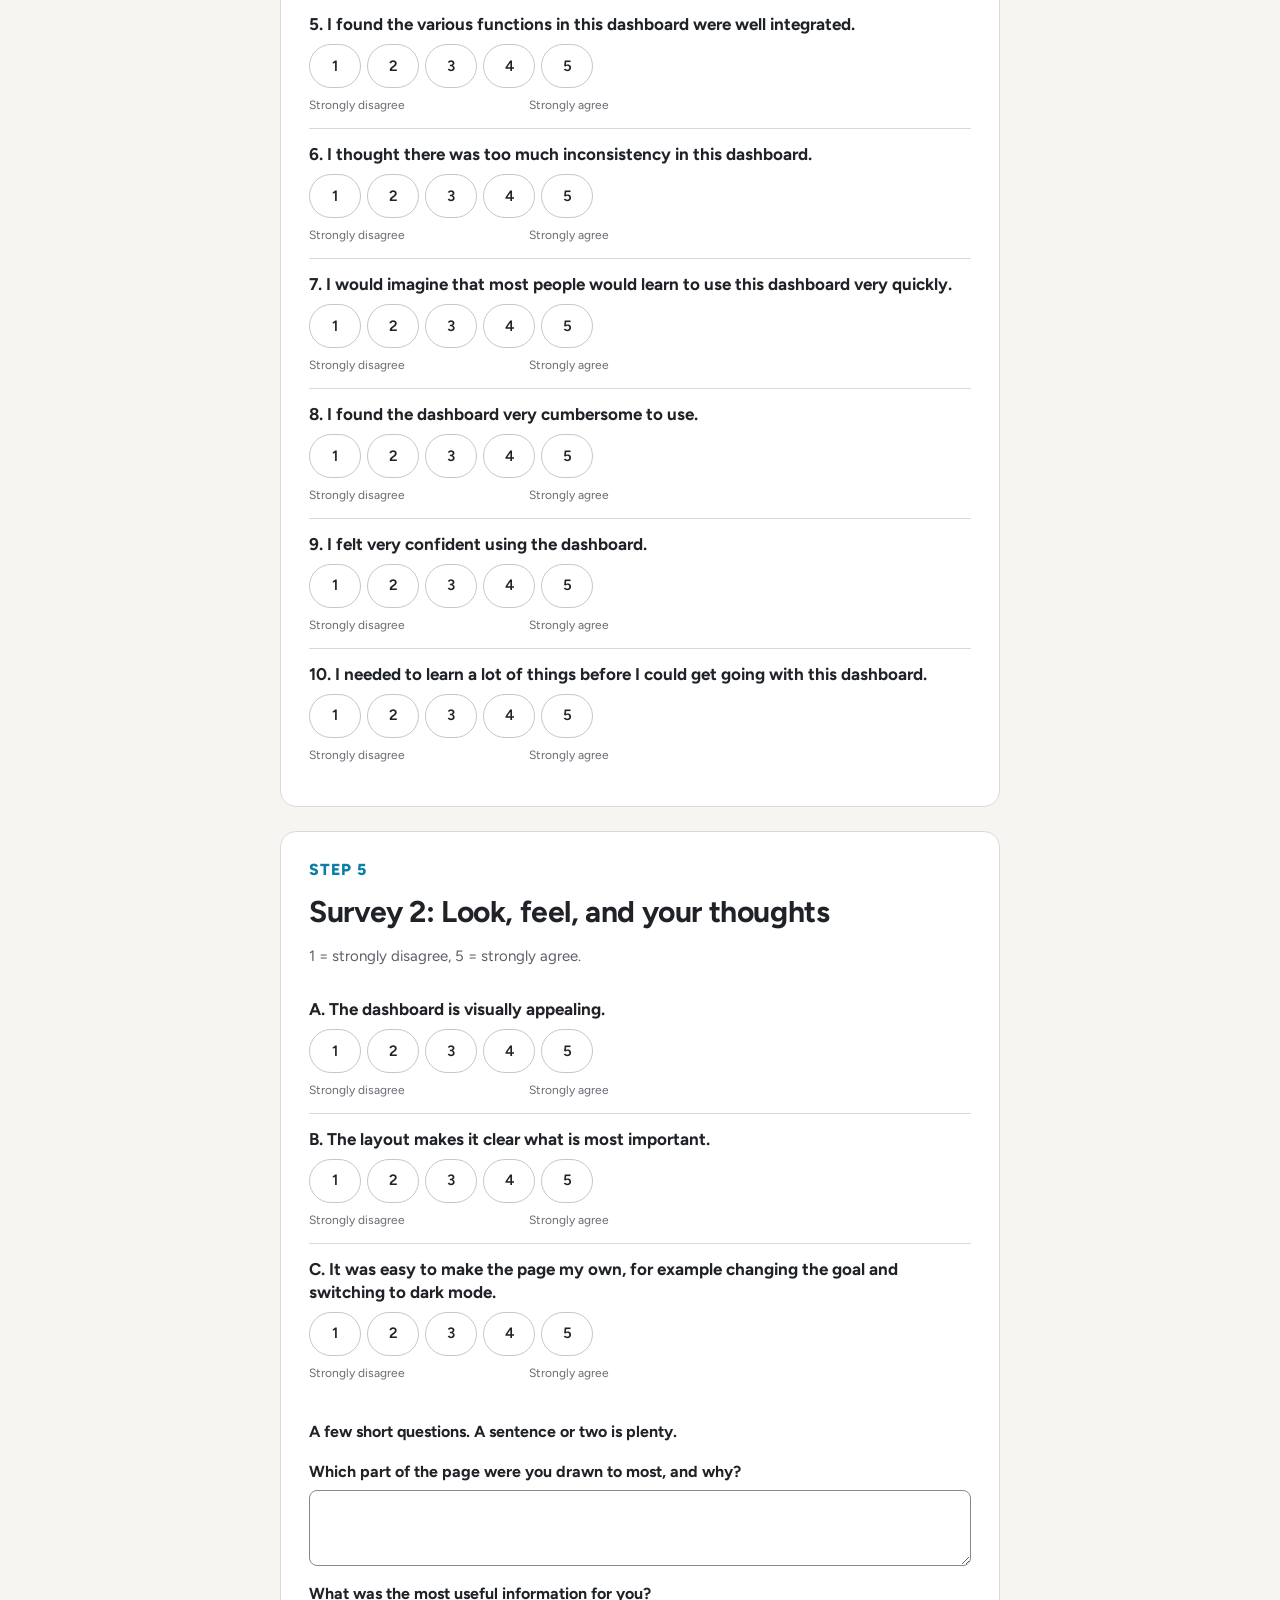
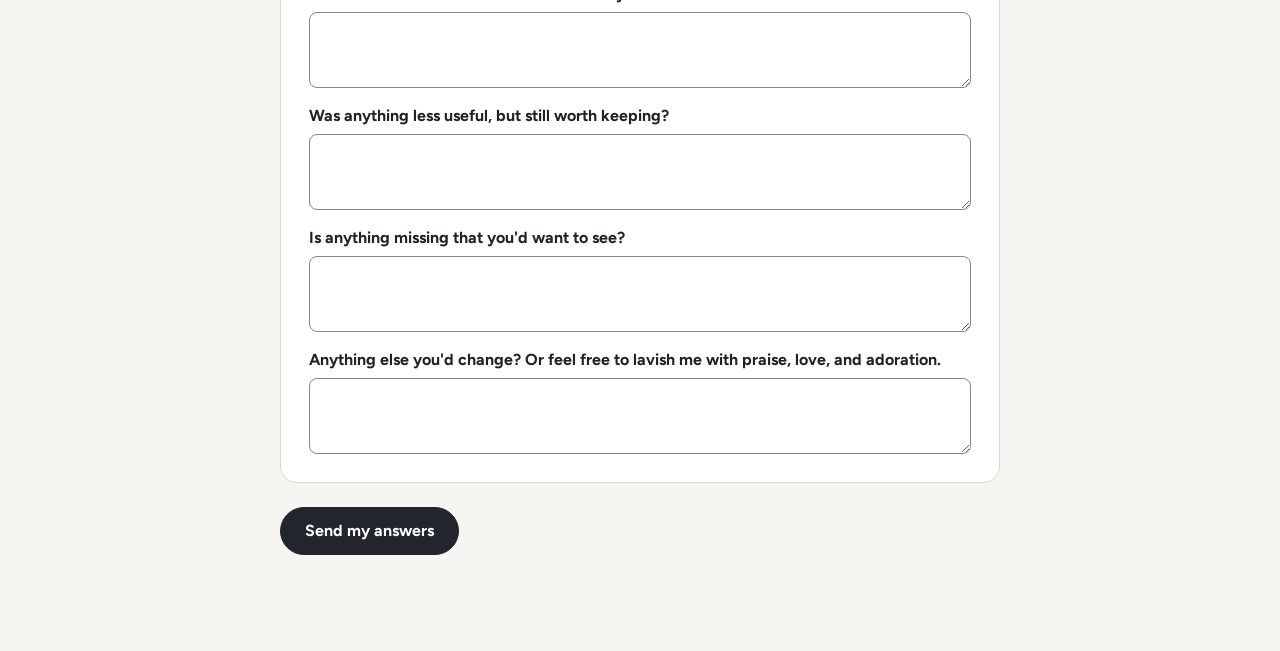
==== commit 89c246e7: "Updated the final question on the survey page." ====
--- a/usabilitytest/index.html
+++ b/usabilitytest/index.html
@@ -173,7 +173,7 @@
     ["q3", "Was anything less useful, but still worth keeping?"],
     ["q4", "Is anything missing that you'd want to see?"],
     ["q5", "Did you want a way to jump between sections?", ["A row of section buttons", "A \"Jump to\" button", "No, scrolling is fine"], "Mobile"],
-    ["q6", "Anything else you'd change?"]
+    ["q6", "Anything else you'd change? Or feel free to lavish me with praise, love, and adoration."]
   ];
 
   var form = document.getElementById("test");
